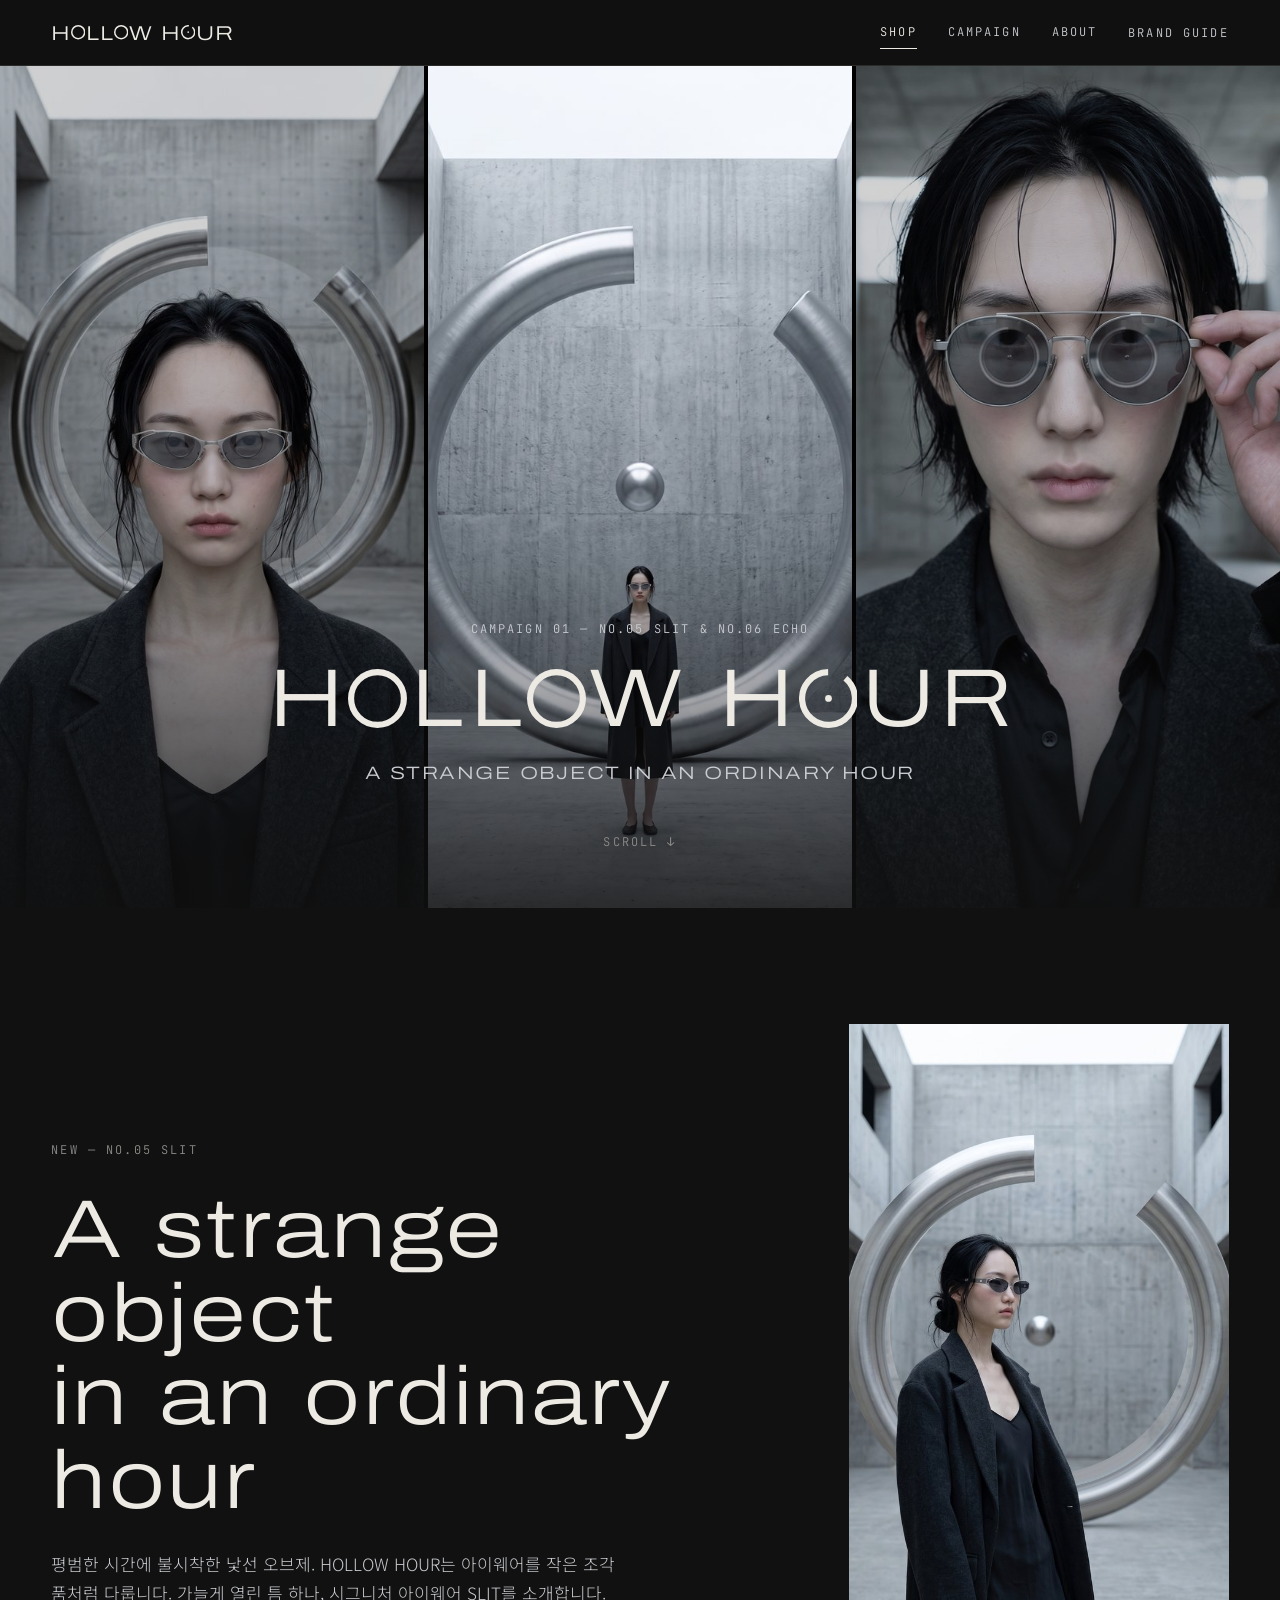
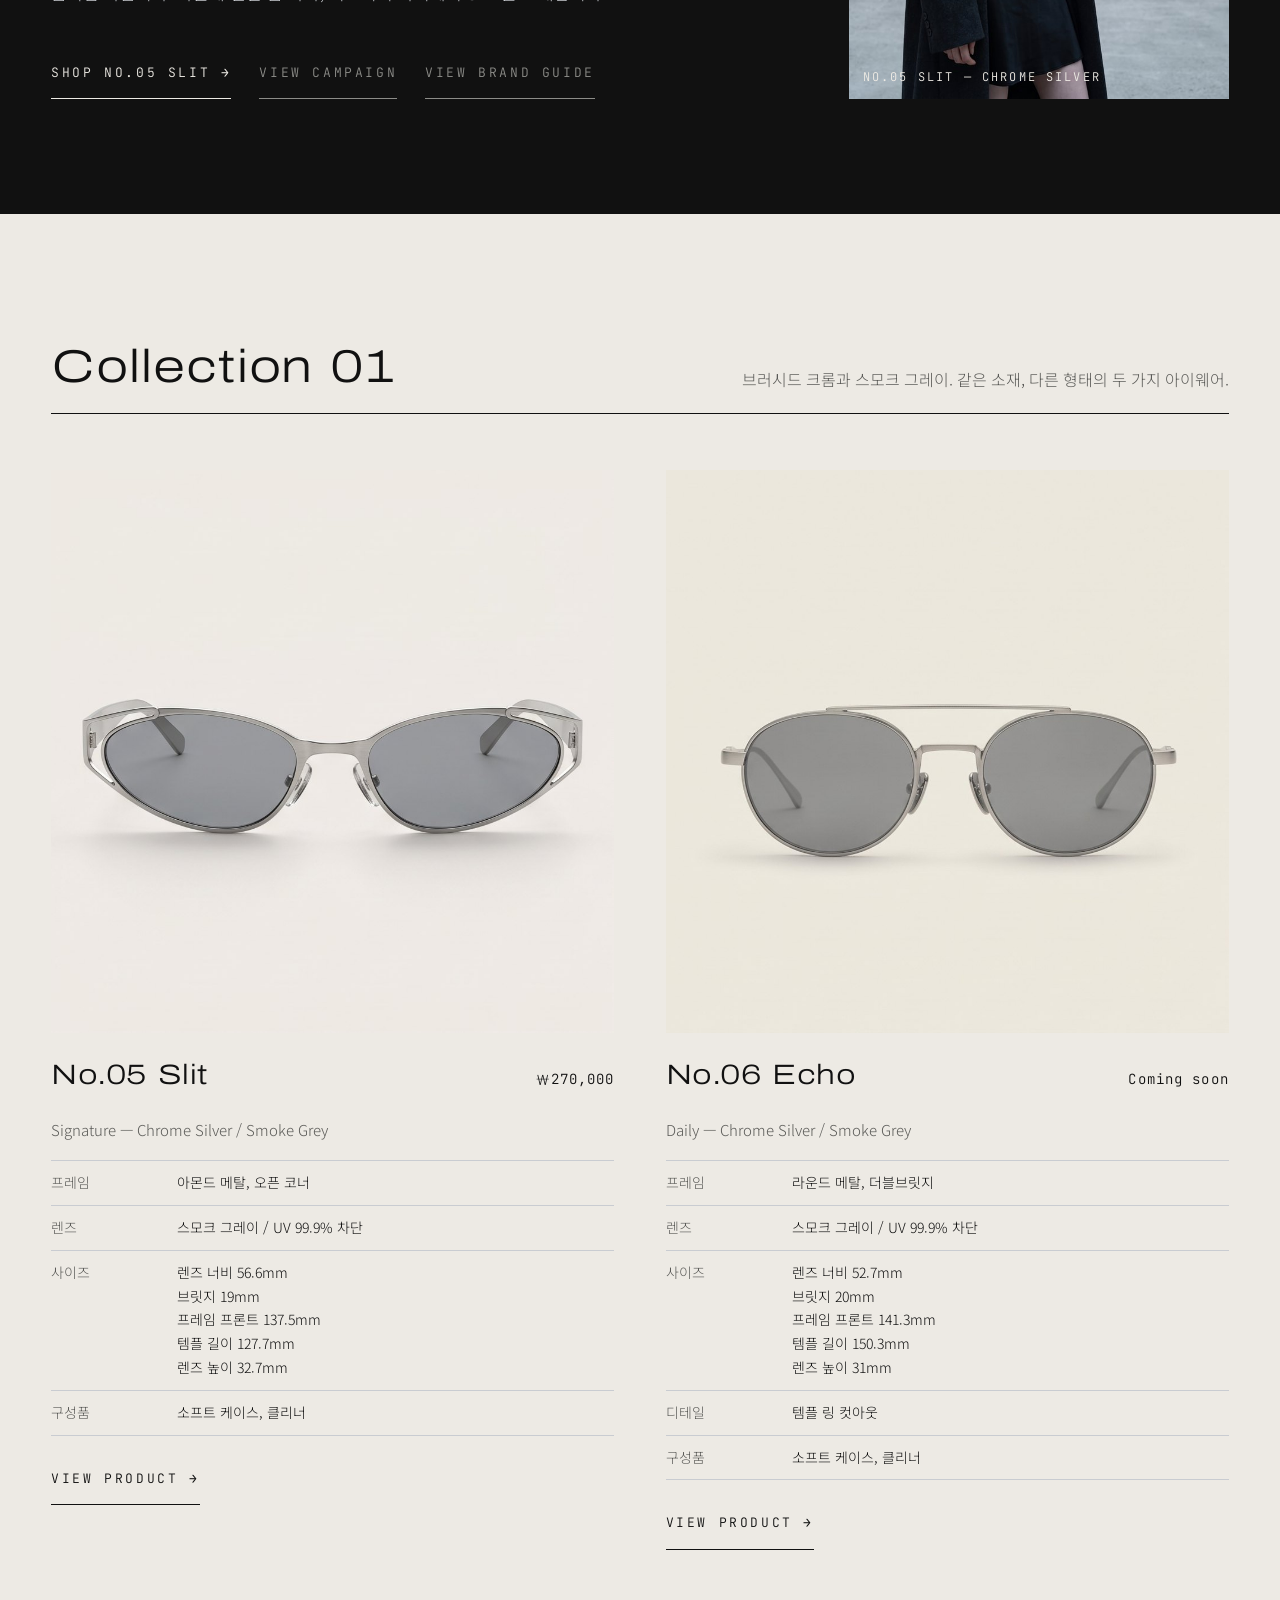
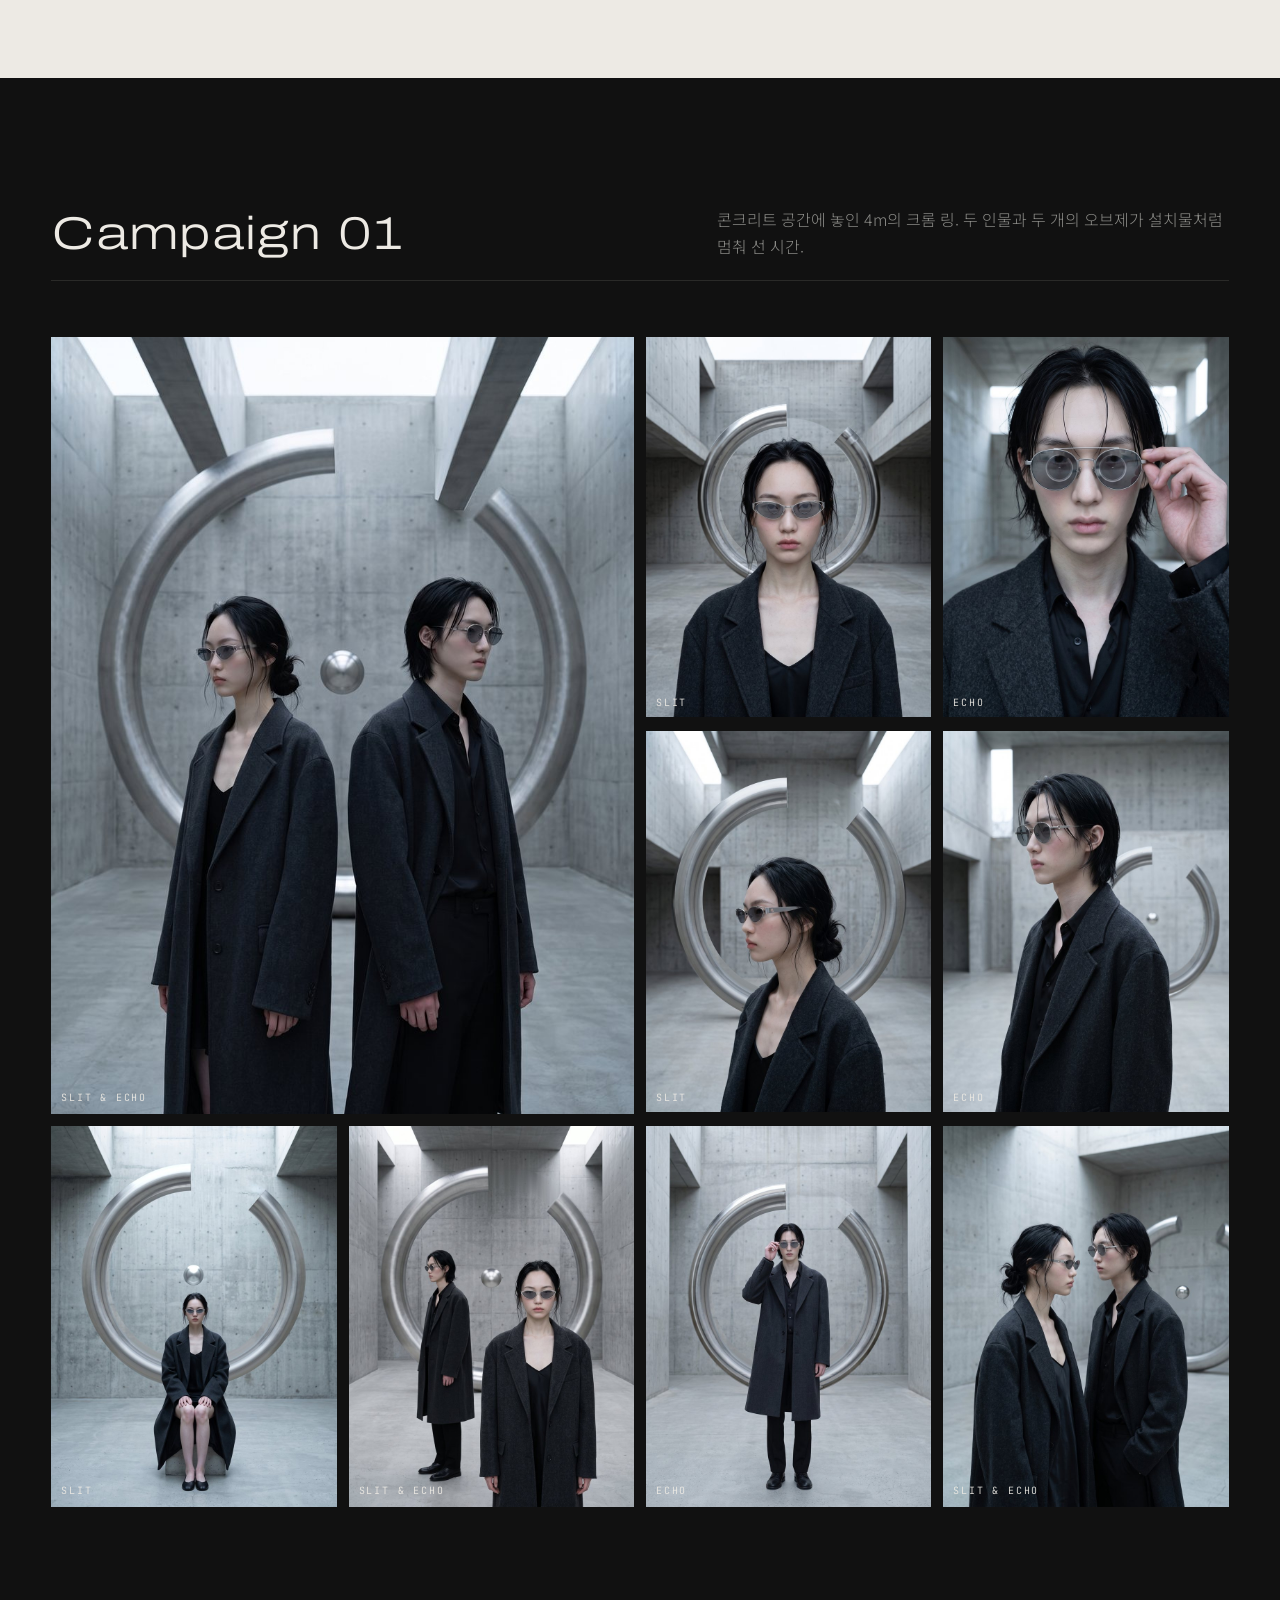
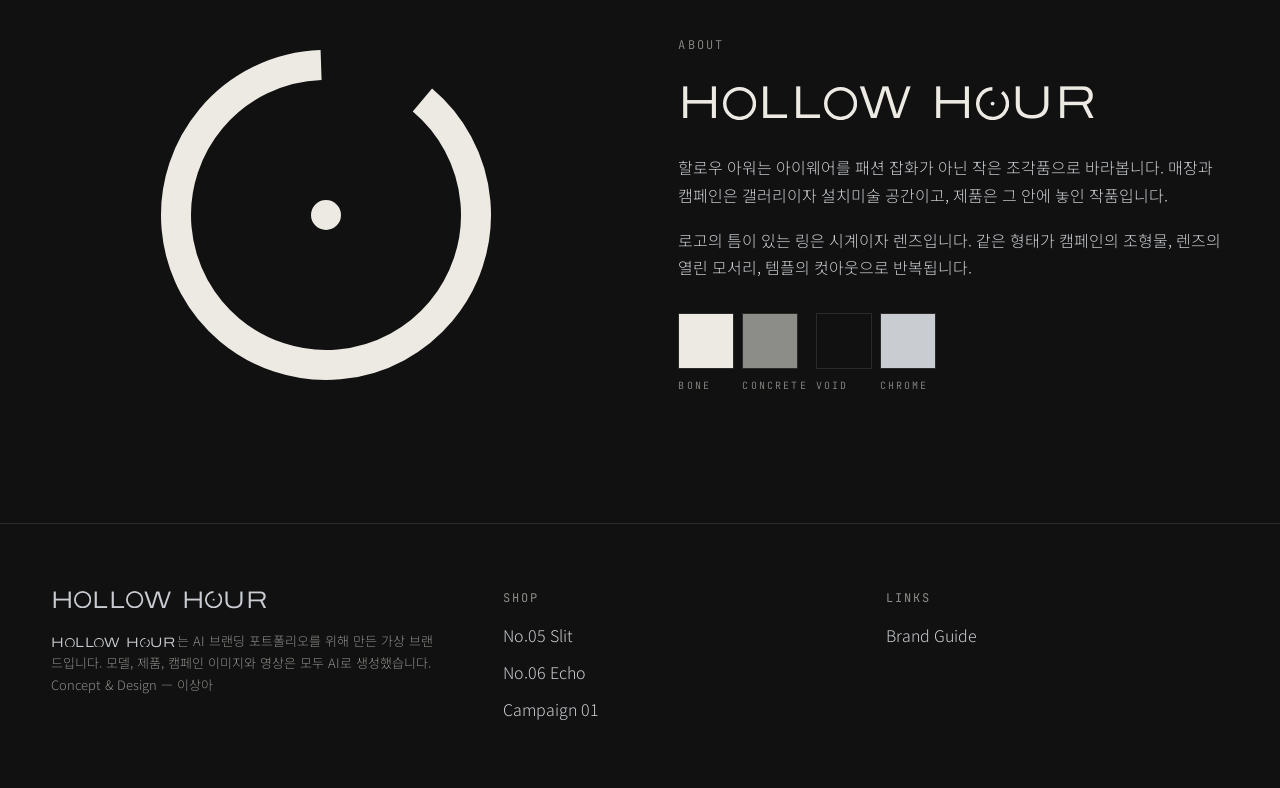
==== hollowhour/index.html @ a43a9bf4 "Add files via upload" ====
<!doctype html>
<html lang="ko">
<head>
<meta charset="utf-8">
<meta name="viewport" content="width=device-width,initial-scale=1">
</head>
<body>
<title>HOLLOW HOUR</title>
<link rel="preconnect" href="https://fonts.googleapis.com">
<link rel="preconnect" href="https://fonts.gstatic.com" crossorigin>
<link rel="stylesheet" href="https://fonts.googleapis.com/css2?family=Archivo:wdth,wght@100..125,300..500&family=JetBrains+Mono:wght@400&family=Noto+Sans+KR:wght@300;400&display=swap">
<style>
/* Layout: alternating void / bone bands like a gallery walk-through; wide display type, mono captions, one film frame. */
:root {
  --void: #111111;
  --bone: #EDEAE4;
  --concrete: #8C8C88;
  --chrome: #C9CCD1;
  --ink-soft: #3A3A38;
  --ink-mute: #5A5A57;
  --line-dark: #2A2A28;
  --display: 'Archivo', 'Helvetica Neue', Arial, sans-serif;
  --body: 'Noto Sans KR', 'Apple SD Gothic Neo', 'Malgun Gothic', sans-serif;
  --mono: 'JetBrains Mono', ui-monospace, 'SFMono-Regular', Menlo, monospace;
  --gutter: clamp(16px, 4vw, 64px);
  --max: 1360px;
  color-scheme: dark;
}
* { box-sizing: border-box; }
html { scroll-behavior: smooth; }
@media (prefers-reduced-motion: reduce) { html { scroll-behavior: auto; } }
body { margin: 0; background: var(--void); color: var(--bone); font-family: var(--body); font-weight: 300; font-size: 16px; line-height: 1.7; }
img, video { max-width: 100%; display: block; }
a { color: inherit; }
a:focus-visible, button:focus-visible { outline: 2px solid var(--chrome); outline-offset: 3px; }
.wrap { max-width: var(--max); margin: 0 auto; padding-inline: var(--gutter); }
.mono { font-family: var(--mono); font-size: 12px; letter-spacing: 0.18em; text-transform: uppercase; }
.display { font-family: var(--display); font-stretch: 125%; font-weight: 300; letter-spacing: 0.02em; text-wrap: balance; }

/* header */
.top { position: sticky; top: env(safe-area-inset-top, 0px); z-index: 10; background: color-mix(in srgb, var(--void) 88%, transparent); backdrop-filter: blur(8px); border-bottom: 1px solid var(--line-dark); }
.top .wrap { display: flex; align-items: center; justify-content: space-between; gap: 24px; padding-block: 16px; flex-wrap: wrap; }
.brand { display: flex; align-items: center; gap: 10px; text-decoration: none; }
.wm { display: inline-flex; align-items: center; gap: 0.04em; font-family: var(--display); font-stretch: 125%; font-weight: 300; font-size: 20px; line-height: 1; }
.wm svg { width: 0.72em; height: 0.72em; flex-shrink: 0; }
.wm .sp { width: 0.36em; }
footer .wm { font-size: 24px; }
.wm.wm-inline { font-size: 1.05em; vertical-align: -0.08em; margin-right: 0.15em; color: var(--chrome); }
.about h2.about-wm { margin: 0 0 28px; line-height: 1; }
.about-wm .wm { font-size: clamp(28px, 3.6vw, 48px); }
.nav { display: flex; gap: clamp(14px, 2.4vw, 32px); flex-wrap: wrap; }
.nav a { text-decoration: none; color: var(--chrome); padding-block: 6px; }
.nav a:hover { color: var(--bone); }
.nav a.shop { color: var(--bone); border-bottom: 1px solid currentColor; }

/* main visual */
.main-visual { position: relative; height: max(560px, calc(100svh - 58px)); overflow: hidden; background: #000; }
.mv-panels { position: absolute; inset: 0; display: grid; grid-template-columns: minmax(0, 1fr) minmax(0, 1fr) minmax(0, 1fr); gap: 4px; }
.mv-panels img, .mv-panels video { width: 100%; height: 100%; object-fit: cover; max-width: none; }
.mv-side { filter: grayscale(0.15) brightness(0.82); }
.mv-overlay { position: absolute; inset: 0; display: flex; flex-direction: column; align-items: center; justify-content: flex-end; gap: 18px; padding: 0 var(--gutter) 48px; text-align: center; background: linear-gradient(to top, rgba(17,17,17,0.82), rgba(17,17,17,0) 45%); }
.mv-eyebrow { margin: 0; color: var(--chrome); }
.mv-wm { font-size: clamp(34px, 6.4vw, 104px); color: var(--bone); }
.mv-copy { margin: 0; font-family: var(--display); font-stretch: 125%; font-weight: 300; font-size: clamp(14px, 1.4vw, 20px); letter-spacing: 0.08em; text-transform: uppercase; color: var(--chrome); }
.mv-scroll { margin-top: 18px; text-decoration: none; color: var(--concrete); padding: 8px 0; }
.mv-scroll:hover { color: var(--bone); }
@media (max-width: 700px) {
  .mv-panels { grid-template-columns: minmax(0, 1fr); }
  .mv-side { display: none; }
}

/* hero */
.hero .wrap { display: grid; grid-template-columns: minmax(0, 1.3fr) minmax(0, 1fr); gap: clamp(32px, 6vw, 96px); align-items: end; padding-block: clamp(56px, 9vw, 120px); }
.hero h1 { margin: 0; font-size: clamp(40px, 6.4vw, 92px); line-height: 1.02; }
.hero .lede { margin: 28px 0 0; max-width: 34em; color: var(--chrome); font-size: 17px; }
.hero .cta { display: flex; gap: 28px; margin-top: 40px; flex-wrap: wrap; }
.btn { display: inline-block; text-decoration: none; font-family: var(--mono); font-size: 13px; letter-spacing: 0.2em; padding: 14px 0; border-bottom: 1px solid currentColor; }
.btn.quiet { color: var(--concrete); }
.film-frame { position: relative; justify-self: end; width: min(100%, 380px); aspect-ratio: 9 / 16; background: #000; }
.film-frame video { width: 100%; height: 100%; object-fit: cover; }
.film-frame .tag { position: absolute; left: 14px; bottom: 12px; color: var(--bone); }

/* bands */
.band { padding-block: clamp(72px, 10vw, 140px); }
.band.bone { background: var(--bone); color: var(--void); }
.head { display: flex; justify-content: space-between; align-items: end; gap: 24px; flex-wrap: wrap; border-bottom: 1px solid currentColor; padding-bottom: 20px; margin-bottom: clamp(32px, 5vw, 56px); }
.head h2 { margin: 0; font-size: clamp(28px, 3.6vw, 48px); line-height: 1.1; }
.head p { margin: 0; max-width: 32em; color: var(--ink-mute); }
.band:not(.bone) .head { border-color: var(--line-dark); }
.band:not(.bone) .head p { color: var(--concrete); }

/* collection */
.products { display: grid; grid-template-columns: repeat(2, minmax(0, 1fr)); gap: clamp(24px, 4vw, 56px); }
.product { display: flex; flex-direction: column; gap: 18px; min-width: 0; }
.product .shot { aspect-ratio: 1 / 1; overflow: hidden; background: #E8E5DE; }
.product .shot img { width: 100%; height: 100%; object-fit: cover; transition: transform 600ms ease; }
.product:hover .shot img { transform: scale(1.03); }
@media (prefers-reduced-motion: reduce) { .product .shot img { transition: none; } .product:hover .shot img { transform: none; } }
.product .row { display: flex; justify-content: space-between; align-items: baseline; gap: 16px; flex-wrap: wrap; }
.product h3 { margin: 0; font-size: 28px; }
.product .meta { color: var(--ink-mute); font-size: 15px; }
.price { font-family: var(--mono); font-size: 14px; letter-spacing: 0.08em; font-variant-numeric: tabular-nums; }
.specs { list-style: none; margin: 0; padding: 0; border-top: 1px solid #C9CCD1; font-size: 14px; }
.specs li { display: flex; gap: 16px; padding: 10px 0; border-bottom: 1px solid #C9CCD1; }
.specs li span:first-child { width: 110px; flex-shrink: 0; color: var(--ink-mute); }

/* design points */
.points { display: grid; grid-template-columns: repeat(3, minmax(0, 1fr)); gap: clamp(20px, 3vw, 40px); }
.point { display: flex; flex-direction: column; gap: 14px; min-width: 0; }
.point img { aspect-ratio: 4 / 3; width: 100%; object-fit: cover; background: #E8E5DE; }
.point h3 { margin: 0; font-size: 18px; }
.point p { margin: 0; color: var(--ink-soft); font-size: 15px; }

/* campaign */
.gallery { display: grid; grid-template-columns: repeat(4, minmax(0, 1fr)); gap: 12px; }
.gallery figure { margin: 0; position: relative; min-width: 0; }
.gallery img { width: 100%; aspect-ratio: 3 / 4; object-fit: cover; }
.gallery figure.wide { grid-column: span 2; grid-row: span 2; }
.gallery figure.wide img { height: 100%; }
.gallery figcaption { position: absolute; left: 10px; bottom: 8px; color: var(--bone); font-size: 10px; }

/* about */
.about .wrap { display: grid; grid-template-columns: minmax(0, 1fr) minmax(0, 1fr); gap: clamp(32px, 6vw, 96px); align-items: center; }
.about .symbol { color: var(--bone); justify-self: center; width: min(100%, 360px); }
.about h2 { margin: 0 0 24px; font-size: clamp(28px, 3.6vw, 48px); line-height: 1.15; }
.about p { margin: 0 0 18px; color: var(--chrome); max-width: 34em; }
.palette { display: flex; gap: 8px; margin-top: 32px; flex-wrap: wrap; }
.palette div { display: flex; flex-direction: column; gap: 8px; font-size: 10px; color: var(--concrete); }
.palette i { width: 56px; height: 56px; border: 1px solid var(--line-dark); }

/* product detail */
.pdp-back { padding-block: 28px 0; }
.pdp-back a { text-decoration: none; color: var(--concrete); }
.pdp-back a:hover { color: var(--bone); }
.pdp-top { display: grid; grid-template-columns: minmax(0, 1.1fr) minmax(0, 1fr); gap: clamp(32px, 5vw, 80px); align-items: start; padding-block: 28px clamp(64px, 8vw, 112px); }
.pdp-hero { width: 100%; aspect-ratio: 3 / 4; object-fit: cover; }
.pdp-info { position: sticky; top: calc(env(safe-area-inset-top, 0px) + 84px); display: flex; flex-direction: column; gap: 14px; min-width: 0; }
.pdp-eyebrow { margin: 0; color: var(--concrete); }
.pdp-name { margin: 0; font-size: clamp(56px, 7vw, 112px); line-height: 0.95; }
.pdp-color { margin: 0; color: var(--chrome); }
.pdp-price { margin: 8px 0 0; font-family: var(--mono); font-size: 18px; letter-spacing: 0.06em; font-variant-numeric: tabular-nums; }
.pdp-copy { margin: 8px 0 0; color: var(--chrome); max-width: 34em; }
.pdp-specs { margin-top: 12px; border-color: var(--line-dark); }
.pdp-specs li { border-color: var(--line-dark); }
.pdp-specs li span:first-child { color: var(--concrete); }
.pdp-buy { display: block; margin-top: 18px; padding: 18px; text-align: center; text-decoration: none; background: var(--bone); color: var(--void); }
.pdp-buy:hover { background: var(--chrome); }
.pdp-band { background: var(--bone); color: var(--void); padding-block: clamp(72px, 10vw, 140px); }
.pdp-band .point .mono { color: var(--ink-mute); }
.pdp-styling { display: grid; grid-template-columns: repeat(4, minmax(0, 1fr)); gap: 12px; }
.pdp-styling img { width: 100%; aspect-ratio: 3 / 4; object-fit: cover; }
.pdp-next { margin-top: 48px; }
@media (max-width: 900px) {
  .pdp-top { grid-template-columns: minmax(0, 1fr); }
  .pdp-info { position: static; }
  .pdp-styling { grid-template-columns: repeat(2, minmax(0, 1fr)); }
}

/* brand guide popup */
.nav-btn, .btn-reset, .link-reset { font: inherit; background: none; border: 0; color: inherit; cursor: pointer; padding: 0; text-align: left; }
.nav-btn { color: var(--chrome); padding-block: 6px; letter-spacing: inherit; text-transform: inherit; }
.nav-btn:hover { color: var(--bone); }
.btn-reset { font-family: var(--mono); font-size: 13px; letter-spacing: 0.2em; padding: 14px 0; border-bottom: 1px solid currentColor; }
.link-reset { color: var(--chrome); }
.link-reset:hover { color: var(--bone); }
.guide { position: fixed; inset: 0; z-index: 50; display: flex; align-items: center; justify-content: center; padding: max(16px, env(safe-area-inset-top, 0px)) 16px max(16px, env(safe-area-inset-bottom, 0px)); }
.guide-backdrop { position: absolute; inset: 0; background: rgba(0, 0, 0, 0.78); }
.guide-panel { position: relative; width: min(1240px, 100%); height: min(92vh, 100%); background: var(--void); border: 1px solid var(--line-dark); display: flex; flex-direction: column; min-height: 0; }
.guide-bar { display: flex; justify-content: space-between; align-items: center; gap: 16px; padding: 18px clamp(16px, 3vw, 32px); border-bottom: 1px solid var(--line-dark); }
.guide-eyebrow { margin: 0 0 6px; color: var(--concrete); }
.guide-title { margin: 0; font-size: clamp(22px, 2.4vw, 32px); line-height: 1; }
.guide-close { background: none; border: 1px solid var(--line-dark); color: var(--bone); padding: 12px 16px; cursor: pointer; }
.guide-close:hover { border-color: var(--chrome); }
.guide-scroll { flex: 1; min-height: 0; overflow-y: auto; padding: clamp(20px, 3vw, 40px) clamp(16px, 3vw, 40px); }
.pf-pages { display: flex; flex-direction: column; align-items: center; gap: 48px; }
.pf-page { margin: 0; width: 100%; display: flex; flex-direction: column; gap: 12px; }
.pf-page figcaption { display: flex; justify-content: space-between; gap: 16px; color: var(--concrete); }
.pf-page img { width: 100%; height: auto; border: 1px solid var(--line-dark); }
body.guide-open { overflow: hidden; }
[hidden] { display: none !important; }

/* footer */
footer { border-top: 1px solid var(--line-dark); }
footer .wrap { display: grid; grid-template-columns: minmax(0, 1.2fr) repeat(2, minmax(0, 1fr)); gap: 40px; padding-block: 64px; }
footer h4 { margin: 0 0 14px; color: var(--concrete); font-weight: 400; }
footer ul { list-style: none; margin: 0; padding: 0; display: flex; flex-direction: column; gap: 10px; }
footer a { text-decoration: none; color: var(--chrome); }
footer a:hover { color: var(--bone); }
.fine { color: var(--concrete); font-size: 13px; margin-top: 18px; max-width: 30em; }

@media (max-width: 900px) {
  .hero .wrap, .about .wrap { grid-template-columns: minmax(0, 1fr); }
  .film-frame { justify-self: start; width: min(100%, 320px); }
  .points { grid-template-columns: minmax(0, 1fr); }
  .gallery { grid-template-columns: repeat(2, minmax(0, 1fr)); }
  footer .wrap { grid-template-columns: minmax(0, 1fr); }
}
@media (max-width: 600px) {
  .products { grid-template-columns: minmax(0, 1fr); }
  .nav a:not(.shop) { display: none; }
}
</style>

<header class="top">
  <div class="wrap">
    <a class="brand" href="#top" aria-label="HOLLOW HOUR home">
      <span class="wm" role="img" aria-label="HOLLOW HOUR"><span>H</span><svg viewBox="0 0 96 96" aria-hidden="true"><circle cx="48" cy="48" r="43" fill="none" stroke="currentColor" stroke-width="10"></circle></svg><span>L</span><span>L</span><svg viewBox="0 0 96 96" aria-hidden="true"><circle cx="48" cy="48" r="43" fill="none" stroke="currentColor" stroke-width="10"></circle></svg><span>W</span><span class="sp"></span><span>H</span><svg viewBox="0 0 96 96" aria-hidden="true"><circle cx="48" cy="48" r="43" fill="none" stroke="currentColor" stroke-width="10" stroke-dasharray="238 32.2" transform="rotate(-50 48 48)"></circle><circle cx="48" cy="48" r="5.5" fill="currentColor"></circle></svg><span>U</span><span>R</span></span>
    </a>
    <nav class="nav mono" aria-label="Main">
      <a class="shop" href="#collection" data-link="shop">Shop</a>
      <a href="#campaign">Campaign</a>
      <a href="#about">About</a>
      <button type="button" class="nav-btn" data-open-guide>Brand Guide</button>
    </nav>
  </div>
</header>

<main id="top">
<div id="home">
  <section class="main-visual" aria-label="HOLLOW HOUR Campaign 01">
    <div class="mv-panels">
      <img class="mv-side" src="img/c00.jpg" alt="Model 01 close-up wearing SLIT">
      <video class="mv-film" src="img/film.mp4" poster="img/c16.jpg" autoplay muted loop playsinline aria-label="HOLLOW HOUR campaign film"></video>
      <img class="mv-side" src="img/c15.jpg" alt="Model 02 close-up wearing ECHO">
    </div>
    <div class="mv-overlay">
      <p class="mono mv-eyebrow">Campaign 01 — No.05 Slit &amp; No.06 Echo</p>
      <span class="wm mv-wm" role="img" aria-label="HOLLOW HOUR"><span>H</span><svg viewBox="0 0 96 96" aria-hidden="true"><circle cx="48" cy="48" r="43" fill="none" stroke="currentColor" stroke-width="10"></circle></svg><span>L</span><span>L</span><svg viewBox="0 0 96 96" aria-hidden="true"><circle cx="48" cy="48" r="43" fill="none" stroke="currentColor" stroke-width="10"></circle></svg><span>W</span><span class="sp"></span><span>H</span><svg viewBox="0 0 96 96" aria-hidden="true"><circle cx="48" cy="48" r="43" fill="none" stroke="currentColor" stroke-width="10" stroke-dasharray="238 32.2" transform="rotate(-50 48 48)"></circle><circle cx="48" cy="48" r="5.5" fill="currentColor"></circle></svg><span>U</span><span>R</span></span>
      <p class="mv-copy">A strange object in an ordinary hour</p>
      <a class="mono mv-scroll" href="#intro">Scroll ↓</a>
    </div>
  </section>

  <section class="hero" id="intro">
    <div class="wrap">
      <div>
        <p class="mono" style="margin:0 0 28px;color:var(--concrete)">New — No.05 Slit</p>
        <h1 class="display">A strange object<br>in an ordinary hour</h1>
        <p class="lede">평범한 시간에 불시착한 낯선 오브제. HOLLOW HOUR는 아이웨어를 작은 조각품처럼 다룹니다. 가늘게 열린 틈 하나, 시그니처 아이웨어 SLIT를 소개합니다.</p>
        <div class="cta">
          <a class="btn" href="#slit">SHOP NO.05 SLIT →</a>
          <a class="btn quiet" href="#campaign">VIEW CAMPAIGN</a>
          <button type="button" class="btn quiet btn-reset" data-open-guide>VIEW BRAND GUIDE</button>
        </div>
      </div>
      <figure class="film-frame" style="margin:0">
        <img src="img/c13.jpg" alt="Model 01 wearing NO.05 SLIT in front of the ring sculpture" style="width:100%;height:100%;object-fit:cover">
        <figcaption class="tag mono">No.05 Slit — Chrome Silver</figcaption>
      </figure>
    </div>
  </section>

  <section class="band bone" id="collection">
    <div class="wrap">
      <div class="head">
        <h2 class="display">Collection 01</h2>
        <p>브러시드 크롬과 스모크 그레이. 같은 소재, 다른 형태의 두 가지 아이웨어.</p>
      </div>
      <div class="products">
        <article class="product">
          <div class="shot"><img src="img/p_front.jpg" alt="NO.05 SLIT sunglasses, front view" loading="lazy"></div>
          <div class="row">
            <h3 class="display">No.05 Slit</h3>
            <span class="price">₩270,000</span>
          </div>
          <span class="meta">Signature — Chrome Silver / Smoke Grey</span>
          <ul class="specs">
            <li><span>프레임</span><span>아몬드 메탈, 오픈 코너</span></li>
            <li><span>렌즈</span><span>스모크 그레이 / UV 99.9% 차단</span></li>
            <li><span>사이즈</span><span>렌즈 너비 56.6mm<br>브릿지 19mm<br>프레임 프론트 137.5mm<br>템플 길이 127.7mm<br>렌즈 높이 32.7mm</span></li>
            <li><span>구성품</span><span>소프트 케이스, 클리너</span></li>
          </ul>
          <a class="btn" href="#slit" style="align-self:flex-start">VIEW PRODUCT →</a>
        </article>
        <article class="product">
          <div class="shot"><img src="img/e_front.jpg" alt="NO.06 ECHO sunglasses, front view" loading="lazy"></div>
          <div class="row">
            <h3 class="display">No.06 Echo</h3>
            <span class="price">Coming soon</span>
          </div>
          <span class="meta">Daily — Chrome Silver / Smoke Grey</span>
          <ul class="specs">
            <li><span>프레임</span><span>라운드 메탈, 더블브릿지</span></li>
            <li><span>렌즈</span><span>스모크 그레이 / UV 99.9% 차단</span></li>
            <li><span>사이즈</span><span>렌즈 너비 52.7mm<br>브릿지 20mm<br>프레임 프론트 141.3mm<br>템플 길이 150.3mm<br>렌즈 높이 31mm</span></li>
            <li><span>디테일</span><span>템플 링 컷아웃</span></li>
            <li><span>구성품</span><span>소프트 케이스, 클리너</span></li>
          </ul>
          <a class="btn" href="#echo" style="align-self:flex-start">VIEW PRODUCT →</a>
        </article>
      </div>
    </div>
  </section>


  <section class="band" id="campaign">
    <div class="wrap">
      <div class="head">
        <h2 class="display">Campaign 01</h2>
        <p>콘크리트 공간에 놓인 4m의 크롬 링. 두 인물과 두 개의 오브제가 설치물처럼 멈춰 선 시간.</p>
      </div>
      <div class="gallery">
        <figure class="wide"><img src="img/c11.jpg" alt="Model 01 and model 02 standing side by side in front of the ring" loading="lazy"><figcaption class="mono">Slit &amp; Echo</figcaption></figure>
        <figure><img src="img/c00.jpg" alt="Model 01 close-up wearing SLIT" loading="lazy"><figcaption class="mono">Slit</figcaption></figure>
        <figure><img src="img/c15.jpg" alt="Model 02 close-up wearing ECHO" loading="lazy"><figcaption class="mono">Echo</figcaption></figure>
        <figure><img src="img/c14.jpg" alt="Model 01 side profile wearing SLIT" loading="lazy"><figcaption class="mono">Slit</figcaption></figure>
        <figure><img src="img/c09.jpg" alt="Model 02 three-quarter view wearing ECHO" loading="lazy"><figcaption class="mono">Echo</figcaption></figure>
        <figure><img src="img/c03.jpg" alt="Model 01 seated in front of the ring" loading="lazy"><figcaption class="mono">Slit</figcaption></figure>
        <figure><img src="img/c07.jpg" alt="Model 01 in front, model 02 behind in profile" loading="lazy"><figcaption class="mono">Slit &amp; Echo</figcaption></figure>
        <figure><img src="img/c12.jpg" alt="Model 02 touching the temple of ECHO" loading="lazy"><figcaption class="mono">Echo</figcaption></figure>
        <figure><img src="img/c05.jpg" alt="Pair facing each other in profile" loading="lazy"><figcaption class="mono">Slit &amp; Echo</figcaption></figure>
      </div>
    </div>
  </section>

  <section class="band about" id="about" style="padding-top:0">
    <div class="wrap">
      <svg class="symbol" viewBox="0 0 96 96" role="img" aria-label="HOLLOW HOUR symbol, a ring with an open gap"><circle cx="48" cy="48" r="40" fill="none" stroke="currentColor" stroke-width="8" stroke-dasharray="222 29.3" transform="rotate(-50 48 48)"></circle><circle cx="48" cy="48" r="4" fill="currentColor"></circle></svg>
      <div>
        <p class="mono" style="margin:0 0 20px;color:var(--concrete)">About</p>
        <h2 class="about-wm"><span class="wm" role="img" aria-label="HOLLOW HOUR"><span>H</span><svg viewBox="0 0 96 96" aria-hidden="true"><circle cx="48" cy="48" r="43" fill="none" stroke="currentColor" stroke-width="10"></circle></svg><span>L</span><span>L</span><svg viewBox="0 0 96 96" aria-hidden="true"><circle cx="48" cy="48" r="43" fill="none" stroke="currentColor" stroke-width="10"></circle></svg><span>W</span><span class="sp"></span><span>H</span><svg viewBox="0 0 96 96" aria-hidden="true"><circle cx="48" cy="48" r="43" fill="none" stroke="currentColor" stroke-width="10" stroke-dasharray="238 32.2" transform="rotate(-50 48 48)"></circle><circle cx="48" cy="48" r="5.5" fill="currentColor"></circle></svg><span>U</span><span>R</span></span></h2>
        <p>할로우 아워는 아이웨어를 패션 잡화가 아닌 작은 조각품으로 바라봅니다. 매장과 캠페인은 갤러리이자 설치미술 공간이고, 제품은 그 안에 놓인 작품입니다.</p>
        <p>로고의 틈이 있는 링은 시계이자 렌즈입니다. 같은 형태가 캠페인의 조형물, 렌즈의 열린 모서리, 템플의 컷아웃으로 반복됩니다.</p>
        <div class="palette mono" aria-label="Brand colors">
          <div><i style="background:#EDEAE4"></i>Bone</div>
          <div><i style="background:#8C8C88"></i>Concrete</div>
          <div><i style="background:#111111"></i>Void</div>
          <div><i style="background:#C9CCD1"></i>Chrome</div>
        </div>
      </div>
    </div>
  </section>
</div>

<article class="pdp" id="pdp-slit" hidden aria-label="NO.05 SLIT product detail">
  <div class="wrap pdp-back"><a class="mono" href="#collection">← Collection</a></div>
  <div class="wrap pdp-top">
    <img class="pdp-hero" src="img/c00.jpg" alt="Model 01 wearing NO.05 SLIT, close-up">
    <div class="pdp-info">
      <p class="mono pdp-eyebrow">No.05 — Signature</p>
      <h1 class="display pdp-name">Slit</h1>
      <p class="pdp-color mono">Chrome Silver / Smoke Grey</p>
      <p class="pdp-price">₩270,000</p>
      <p class="pdp-copy">평범한 시간에 불시착한 낯선 오브제. SLIT는 가늘게 열린 틈 하나로 얼굴 위의 시선을 바꿉니다. 쓰는 순간, 일상이 조금 이상해집니다.</p>
      <ul class="specs pdp-specs">
        <li><span>프레임</span><span>아몬드 메탈, 오픈 코너</span></li>
        <li><span>렌즈</span><span>스모크 그레이 렌즈 / UV 99.9% 차단 렌즈</span></li>
        <li><span>사이즈</span><span>렌즈 너비 56.6mm<br>브릿지 19mm<br>프레임 프론트 137.5mm<br>템플 길이 127.7mm<br>렌즈 높이 32.7mm</span></li>
        <li><span>구성품</span><span>소프트 케이스, 클리너</span></li>
      </ul>
      <a class="pdp-buy mono" href="#slit" data-link="shop">Buy Now</a>
    </div>
  </div>
  <section class="pdp-band">
    <div class="wrap">
      <div class="head"><h2 class="display">Design point</h2><p>브랜드 심볼, 틈이 있는 링에서 출발한 세 가지 디테일.</p></div>
      <div class="points">
        <div class="point"><img src="img/p_fold.jpg" alt="SLIT folded, showing the almond lens shape" loading="lazy"><span class="mono">01 / Lens</span><h3 class="display">Asymmetric almond</h3><p>바깥쪽으로 길게 빠지는 비대칭 아몬드 렌즈가 눈매를 길고 날렵하게 이어 줍니다.</p></div>
        <div class="point"><img src="img/p_3q.jpg" alt="SLIT three-quarter view showing the open corner" loading="lazy"><span class="mono">02 / Rim</span><h3 class="display">Open corner</h3><p>렌즈 바깥 모서리의 테를 끊어 낸 열린 구조. 브랜드 심볼의 틈을 프레임 위에 옮겼습니다.</p></div>
        <div class="point"><img src="img/p_side.jpg" alt="SLIT side view showing the ring cut-out on the temple" loading="lazy"><span class="mono">03 / Temple</span><h3 class="display">Ring cut-out</h3><p>납작하고 넓은 메탈 템플에 링 모양 컷아웃 하나만 남겨, 옆모습에서도 브랜드가 읽힙니다.</p></div>
      </div>
    </div>
  </section>
  <section class="band">
    <div class="wrap">
      <div class="head"><h2 class="display">Styling</h2><p>Model 01 / 착용 컬러 Chrome Silver</p></div>
      <div class="pdp-styling">
        <img src="img/c02.jpg" alt="Model touching the temple of SLIT" loading="lazy">
        <img src="img/c14.jpg" alt="Model side profile wearing SLIT" loading="lazy">
        <img src="img/c13.jpg" alt="Model three-quarter view wearing SLIT" loading="lazy">
        <img src="img/c03.jpg" alt="Model seated wearing SLIT" loading="lazy">
      </div>
      <a class="btn pdp-next" href="#echo">Next — No.06 Echo →</a>
    </div>
  </section>
</article>

<article class="pdp" id="pdp-echo" hidden aria-label="NO.06 ECHO product detail">
  <div class="wrap pdp-back"><a class="mono" href="#collection">← Collection</a></div>
  <div class="wrap pdp-top">
    <img class="pdp-hero" src="img/c15.jpg" alt="Model 02 wearing NO.06 ECHO, close-up">
    <div class="pdp-info">
      <p class="mono pdp-eyebrow">No.06 — Daily</p>
      <h1 class="display pdp-name">Echo</h1>
      <p class="pdp-color mono">Chrome Silver / Smoke Grey</p>
      <p class="pdp-price">Coming soon</p>
      <p class="pdp-copy">익숙한 라운드 위에 남긴 낯선 울림. ECHO는 SLIT와 같은 브러시드 크롬과 링 컷아웃을 나눠 가진, 매일 쓰는 데일리 라인입니다.</p>
      <ul class="specs pdp-specs">
        <li><span>프레임</span><span>라운드 메탈, 더블브릿지</span></li>
        <li><span>렌즈</span><span>스모크 그레이 / UV 99.9% 차단</span></li>
        <li><span>사이즈</span><span>렌즈 너비 52.7mm<br>브릿지 20mm<br>프레임 프론트 141.3mm<br>템플 길이 150.3mm<br>렌즈 높이 31mm</span></li>
        <li><span>디테일</span><span>템플 링 컷아웃</span></li>
        <li><span>구성품</span><span>소프트 케이스, 클리너</span></li>
      </ul>
      <a class="pdp-buy mono" href="#echo" data-link="echo_notify">Notify Me</a>
    </div>
  </div>
  <section class="pdp-band">
    <div class="wrap">
      <div class="head"><h2 class="display">Design point</h2><p>클래식한 라운드 형태에 HOLLOW HOUR의 디테일을 더했습니다.</p></div>
      <div class="points">
        <div class="point"><img src="img/e_front.jpg" alt="ECHO front view showing the round lenses and double bridge" loading="lazy"><span class="mono">01 / Bridge</span><h3 class="display">Double bridge</h3><p>렌즈 위를 곧게 가로지르는 더블브릿지 바가 둥근 형태에 단단한 수평선을 더합니다.</p></div>
        <div class="point"><img src="img/e_3q.jpg" alt="ECHO three-quarter view" loading="lazy"><span class="mono">02 / Frame</span><h3 class="display">Brushed round</h3><p>SLIT와 같은 브러시드 크롬 마감. 빛을 반사하지 않고 은은하게 머금는 표면입니다.</p></div>
        <div class="point"><img src="img/e_side.jpg" alt="ECHO side view showing the ring cut-out on the temple" loading="lazy"><span class="mono">03 / Temple</span><h3 class="display">Ring cut-out</h3><p>힌지 옆의 작은 링 컷아웃. SLIT와 한 컬렉션임을 알려 주는 공통 디테일입니다.</p></div>
      </div>
    </div>
  </section>
  <section class="band">
    <div class="wrap">
      <div class="head"><h2 class="display">Styling</h2><p>Model 02 / 착용 컬러 Chrome Silver</p></div>
      <div class="pdp-styling">
        <img src="img/c12.jpg" alt="Model 02 touching the temple of ECHO" loading="lazy">
        <img src="img/c09.jpg" alt="Model 02 three-quarter view wearing ECHO" loading="lazy">
        <img src="img/c06.jpg" alt="Model 02 seated wearing ECHO" loading="lazy">
        <img src="img/c04.jpg" alt="Model 02 standing under the ring sculpture" loading="lazy">
      </div>
      <a class="btn pdp-next" href="#slit">Next — No.05 Slit →</a>
    </div>
  </section>
</article>
</main>

<div class="guide" id="guide" role="dialog" aria-modal="true" aria-labelledby="guide-title" hidden>
  <div class="guide-backdrop" data-close-guide></div>
  <div class="guide-panel">
    <div class="guide-bar">
      <div>
        <p class="mono guide-eyebrow">HOLLOW HOUR — 17 pages</p>
        <h2 class="display guide-title" id="guide-title">Brand Guide</h2>
      </div>
      <button type="button" class="guide-close mono" data-close-guide aria-label="Close brand guide">Close ✕</button>
    </div>
    <div class="guide-scroll" tabindex="0">
      <div class="pf-pages">
      <figure class="pf-page" style="max-width:1600px"><figcaption class="mono"><span>01 / 17</span><span>Cover</span></figcaption><img src="pf/p01.jpg" alt="Portfolio page 1: Cover" loading="lazy"></figure>
      <figure class="pf-page" style="max-width:960px"><figcaption class="mono"><span>02 / 17</span><span>Logo</span></figcaption><img src="pf/p02.jpg" alt="Portfolio page 2: Logo" loading="lazy"></figure>
      <figure class="pf-page" style="max-width:1440px"><figcaption class="mono"><span>03 / 17</span><span>Type &amp; Color</span></figcaption><img src="pf/p03.jpg" alt="Portfolio page 3: Type &amp; Color" loading="lazy"></figure>
      <figure class="pf-page" style="max-width:1440px"><figcaption class="mono"><span>04 / 17</span><span>Casting</span></figcaption><img src="pf/p04.jpg" alt="Portfolio page 4: Casting" loading="lazy"></figure>
      <figure class="pf-page" style="max-width:1440px"><figcaption class="mono"><span>05 / 17</span><span>Product</span></figcaption><img src="pf/p05.jpg" alt="Portfolio page 5: Product" loading="lazy"></figure>
      <figure class="pf-page" style="max-width:1440px"><figcaption class="mono"><span>06 / 17</span><span>Campaign — Model 01 × Slit</span></figcaption><img src="pf/p06.jpg" alt="Portfolio page 6: Campaign — Model 01 × Slit" loading="lazy"></figure>
      <figure class="pf-page" style="max-width:1440px"><figcaption class="mono"><span>07 / 17</span><span>Campaign — Model 02 × Echo</span></figcaption><img src="pf/p07.jpg" alt="Portfolio page 7: Campaign — Model 02 × Echo" loading="lazy"></figure>
      <figure class="pf-page" style="max-width:1440px"><figcaption class="mono"><span>08 / 17</span><span>Campaign — Pair</span></figcaption><img src="pf/p08.jpg" alt="Portfolio page 8: Campaign — Pair" loading="lazy"></figure>
      <figure class="pf-page" style="max-width:860px"><figcaption class="mono"><span>09 / 17</span><span>Detail Page — No.05 Slit</span></figcaption><img src="pf/p09.jpg" alt="Portfolio page 9: Detail Page — No.05 Slit" loading="lazy"></figure>
      <figure class="pf-page" style="max-width:860px"><figcaption class="mono"><span>10 / 17</span><span>Detail Page — No.06 Echo</span></figcaption><img src="pf/p10.jpg" alt="Portfolio page 10: Detail Page — No.06 Echo" loading="lazy"></figure>
      <figure class="pf-page" style="max-width:1600px"><figcaption class="mono"><span>11 / 17</span><span>Main Banner — PC</span></figcaption><img src="pf/p11.jpg" alt="Portfolio page 11: Main Banner — PC" loading="lazy"></figure>
      <figure class="pf-page" style="max-width:750px"><figcaption class="mono"><span>12 / 17</span><span>Main Banner — Mobile</span></figcaption><img src="pf/p12.jpg" alt="Portfolio page 12: Main Banner — Mobile" loading="lazy"></figure>
      <figure class="pf-page" style="max-width:1080px"><figcaption class="mono"><span>13 / 17</span><span>SNS 01 — Teaser</span></figcaption><img src="pf/p13.jpg" alt="Portfolio page 13: SNS 01 — Teaser" loading="lazy"></figure>
      <figure class="pf-page" style="max-width:1080px"><figcaption class="mono"><span>14 / 17</span><span>SNS 02 — Detail</span></figcaption><img src="pf/p14.jpg" alt="Portfolio page 14: SNS 02 — Detail" loading="lazy"></figure>
      <figure class="pf-page" style="max-width:1080px"><figcaption class="mono"><span>15 / 17</span><span>SNS 03 — Model</span></figcaption><img src="pf/p15.jpg" alt="Portfolio page 15: SNS 03 — Model" loading="lazy"></figure>
      <figure class="pf-page" style="max-width:1080px"><figcaption class="mono"><span>16 / 17</span><span>SNS 04 — Pair</span></figcaption><img src="pf/p16.jpg" alt="Portfolio page 16: SNS 04 — Pair" loading="lazy"></figure>
      <figure class="pf-page" style="max-width:1600px"><figcaption class="mono"><span>17 / 17</span><span>AI Workflow</span></figcaption><img src="pf/p17.jpg" alt="Portfolio page 17: AI Workflow" loading="lazy"></figure>
      </div>
    </div>
  </div>
</div>


<footer>
  <div class="wrap">
    <div>
      <a class="brand" href="#top" aria-label="Back to top">
        <span class="wm" role="img" aria-label="HOLLOW HOUR"><span>H</span><svg viewBox="0 0 96 96" aria-hidden="true"><circle cx="48" cy="48" r="43" fill="none" stroke="currentColor" stroke-width="10"></circle></svg><span>L</span><span>L</span><svg viewBox="0 0 96 96" aria-hidden="true"><circle cx="48" cy="48" r="43" fill="none" stroke="currentColor" stroke-width="10"></circle></svg><span>W</span><span class="sp"></span><span>H</span><svg viewBox="0 0 96 96" aria-hidden="true"><circle cx="48" cy="48" r="43" fill="none" stroke="currentColor" stroke-width="10" stroke-dasharray="238 32.2" transform="rotate(-50 48 48)"></circle><circle cx="48" cy="48" r="5.5" fill="currentColor"></circle></svg><span>U</span><span>R</span></span>
      </a>
      <p class="fine"><span class="wm wm-inline" role="img" aria-label="HOLLOW HOUR"><span>H</span><svg viewBox="0 0 96 96" aria-hidden="true"><circle cx="48" cy="48" r="43" fill="none" stroke="currentColor" stroke-width="10"></circle></svg><span>L</span><span>L</span><svg viewBox="0 0 96 96" aria-hidden="true"><circle cx="48" cy="48" r="43" fill="none" stroke="currentColor" stroke-width="10"></circle></svg><span>W</span><span class="sp"></span><span>H</span><svg viewBox="0 0 96 96" aria-hidden="true"><circle cx="48" cy="48" r="43" fill="none" stroke="currentColor" stroke-width="10" stroke-dasharray="238 32.2" transform="rotate(-50 48 48)"></circle><circle cx="48" cy="48" r="5.5" fill="currentColor"></circle></svg><span>U</span><span>R</span></span>는 AI 브랜딩 포트폴리오를 위해 만든 가상 브랜드입니다. 모델, 제품, 캠페인 이미지와 영상은 모두 AI로 생성했습니다.<br>Concept &amp; Design — 이상아</p>
    </div>
    <div>
      <h4 class="mono">Shop</h4>
      <ul>
        <li><a href="#slit">No.05 Slit</a></li>
        <li><a href="#echo">No.06 Echo</a></li>
        <li><a href="#campaign">Campaign 01</a></li>
      </ul>
    </div>
    <div>
      <h4 class="mono">Links</h4>
      <ul>
        <li><button type="button" class="link-reset" data-open-guide>Brand Guide</button></li>
        <li data-wrap="instagram"><a href="#" data-link="instagram">Instagram</a></li>
        <li data-wrap="contact"><a href="#" data-link="contact">Contact</a></li>
      </ul>
    </div>
  </div>
</footer>

<script>
/* 링크 설정: 아래 주소만 바꾸면 사이트 전체의 버튼과 링크가 함께 바뀝니다. 비워 두면 Links 항목은 숨겨집니다. */
const LINKS = {
  shop: '',
  echo_notify: '',
  instagram: '',
  contact: ''
};
document.querySelectorAll('[data-link]').forEach(function (a) {
  var url = LINKS[a.dataset.link];
  if (url) { a.href = url; if (/^https?:/.test(url)) { a.target = '_blank'; a.rel = 'noopener'; } }
});
document.querySelectorAll('[data-wrap]').forEach(function (li) {
  if (!LINKS[li.dataset.wrap]) li.hidden = true;
});
document.querySelectorAll('footer ul').forEach(function (ul) {
  if (!ul.querySelector('li:not([hidden])')) ul.parentElement.hidden = true;
});

/* 상세페이지 전환: #slit, #echo 주소일 때 해당 상세페이지만 보여 줍니다. */
var home = document.getElementById('home');
var pdps = { slit: document.getElementById('pdp-slit'), echo: document.getElementById('pdp-echo') };
function route() {
  var key = location.hash.replace('#', '');
  var pdp = pdps[key];
  home.hidden = !!pdp;
  Object.keys(pdps).forEach(function (k) { pdps[k].hidden = k !== key; });
  if (pdp) {
    window.scrollTo(0, 0);
  } else if (key) {
    var target = document.getElementById(key);
    if (target) target.scrollIntoView();
  }
}
window.addEventListener('hashchange', route);

/* 브랜드 가이드 팝업 */
var guide = document.getElementById('guide');
var lastFocus = null;
function openGuide() {
  lastFocus = document.activeElement;
  guide.hidden = false;
  document.body.classList.add('guide-open');
  guide.querySelector('.guide-scroll').scrollTop = 0;
  guide.querySelector('.guide-close').focus();
}
function closeGuide() {
  guide.hidden = true;
  document.body.classList.remove('guide-open');
  if (lastFocus) lastFocus.focus();
}
document.querySelectorAll('[data-open-guide]').forEach(function (b) { b.addEventListener('click', openGuide); });
document.querySelectorAll('[data-close-guide]').forEach(function (b) { b.addEventListener('click', closeGuide); });
document.addEventListener('keydown', function (e) { if (e.key === 'Escape' && !guide.hidden) closeGuide(); });
route();
</script>

</body>
</html>
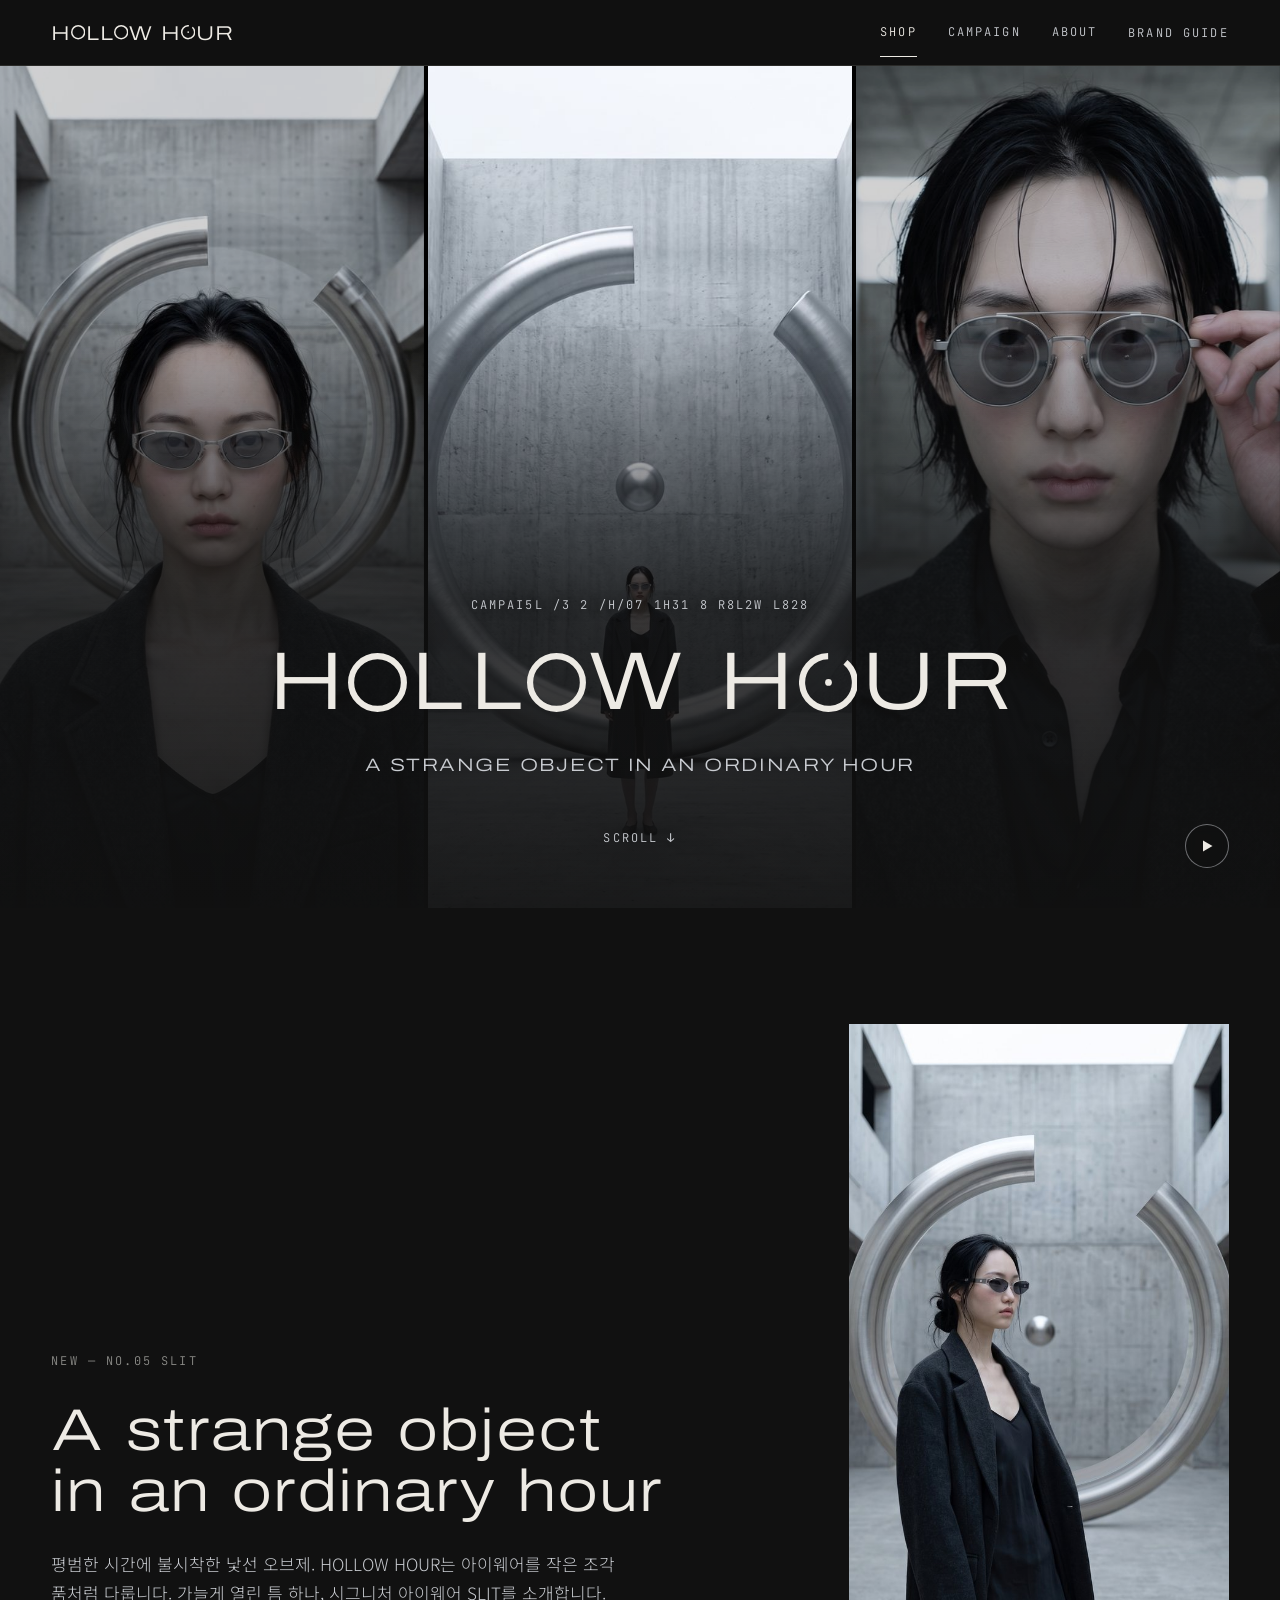
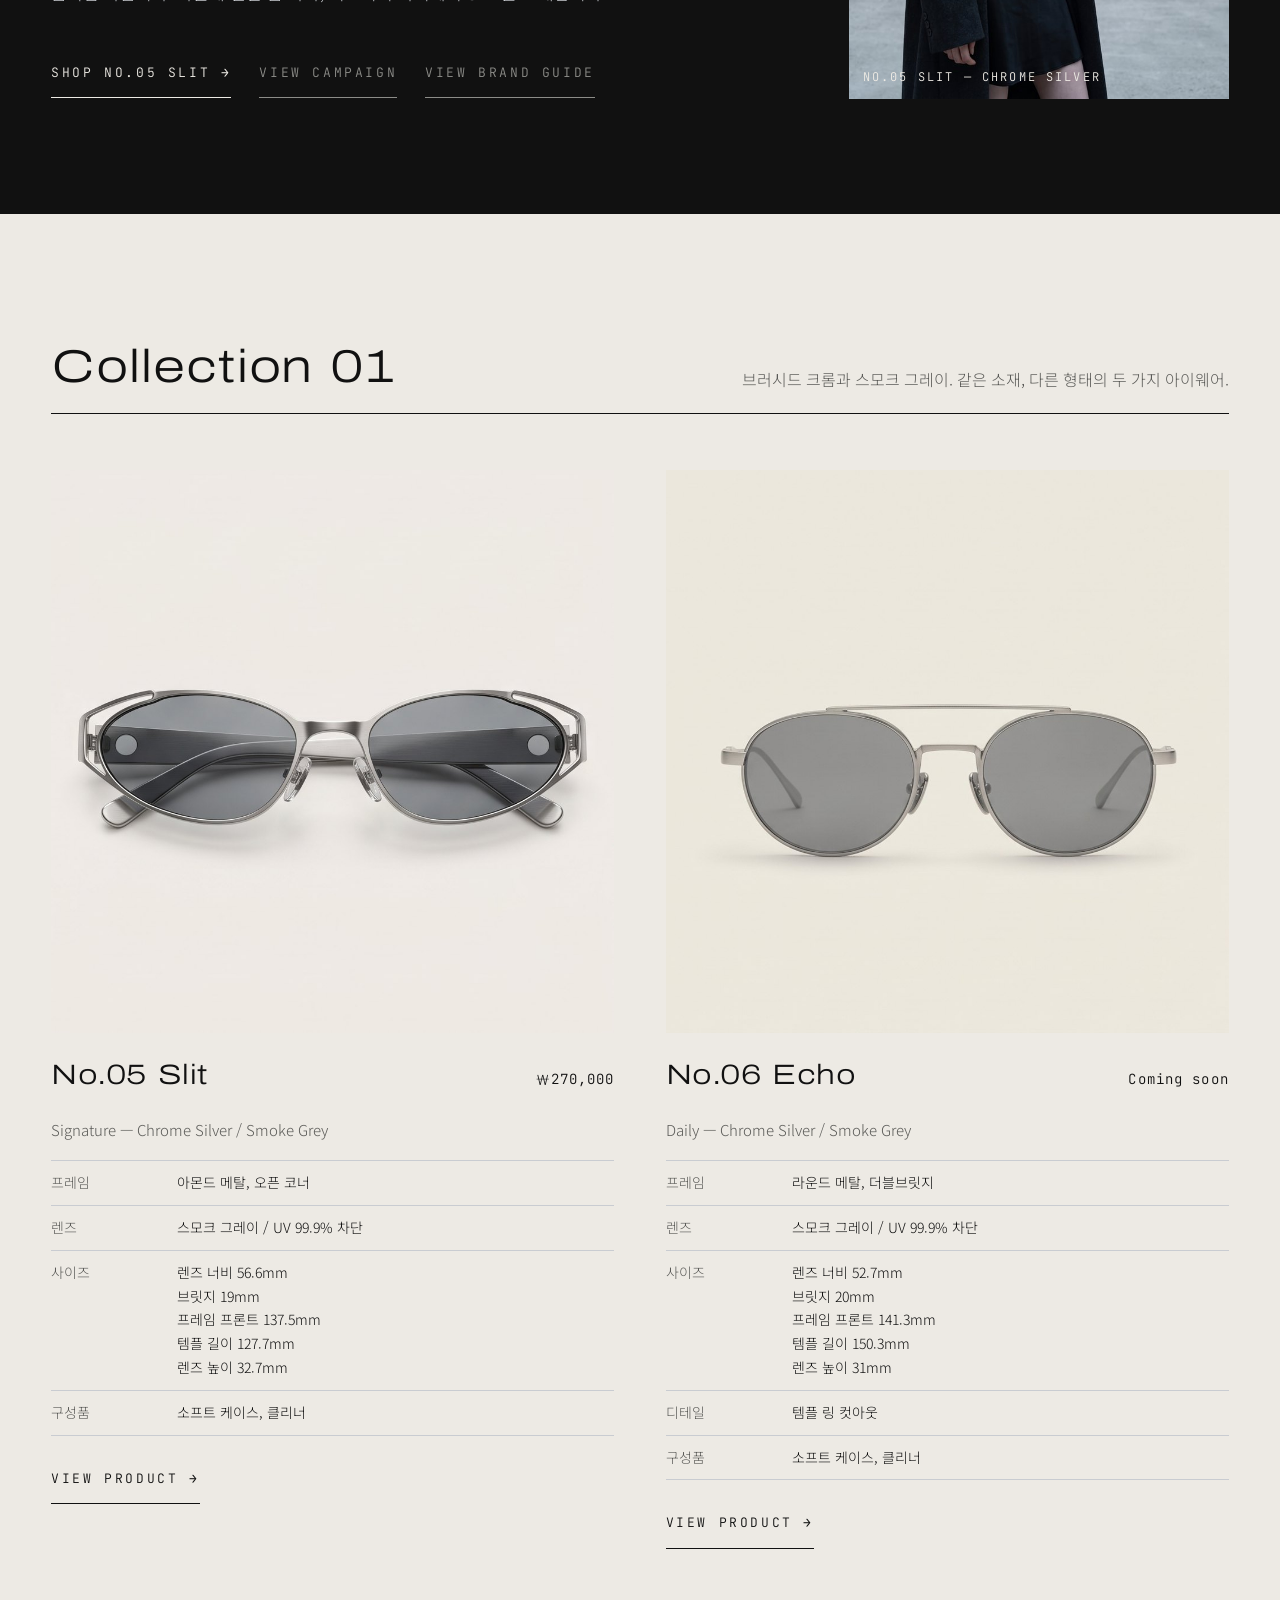
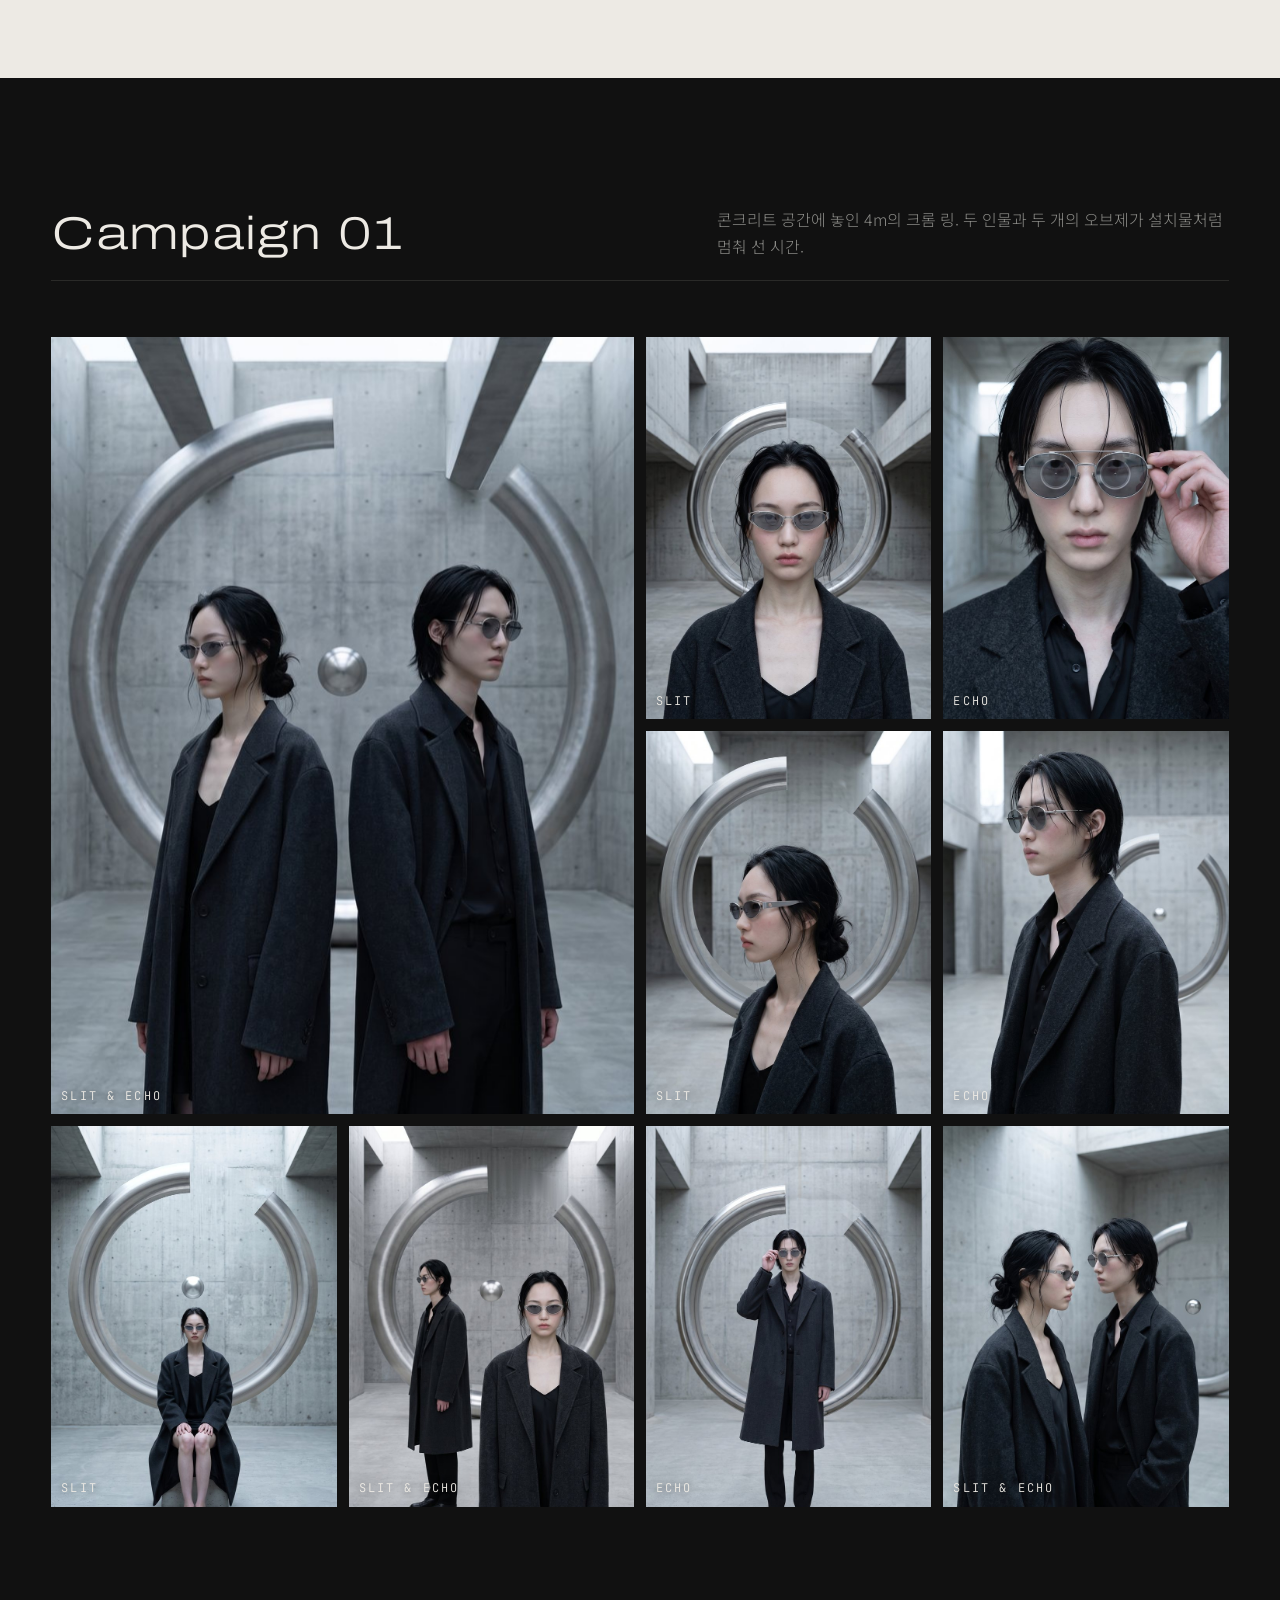
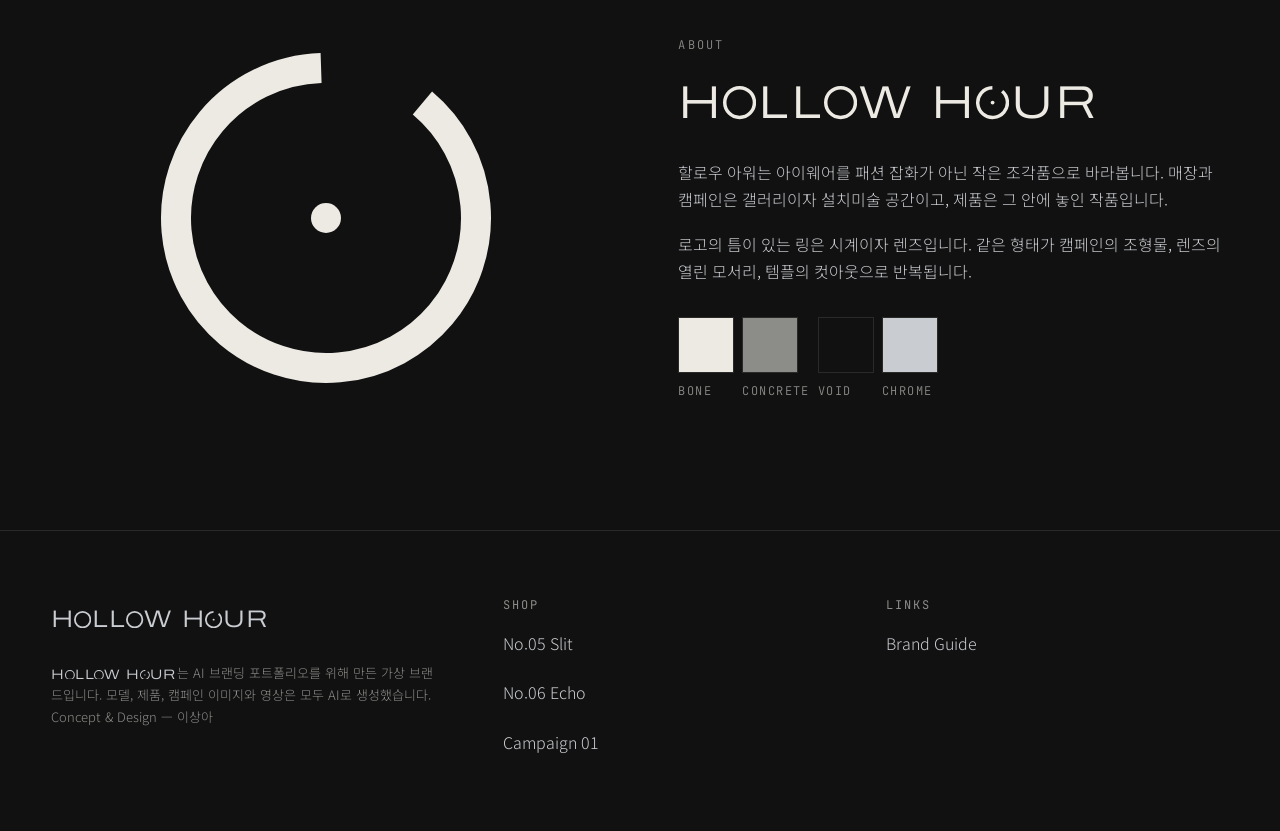
==== commit e060b671: "Add files via upload" ====
--- a/hollowhour/index.html
+++ b/hollowhour/index.html
@@ -2,10 +2,12 @@
 <html lang="ko">
 <head>
 <meta charset="utf-8">
-<meta name="viewport" content="width=device-width,initial-scale=1">
+<meta name="viewport" content="width=device-width,initial-scale=1,viewport-fit=cover">
+<meta name="description" content="HOLLOW HOUR — AI로 만든 가상 아이웨어 브랜드 사이트 (Concept & Design 이상아)">
 </head>
 <body>
 <title>HOLLOW HOUR</title>
+<script>document.documentElement.lang = 'ko';</script>
 <link rel="preconnect" href="https://fonts.googleapis.com">
 <link rel="preconnect" href="https://fonts.gstatic.com" crossorigin>
 <link rel="stylesheet" href="https://fonts.googleapis.com/css2?family=Archivo:wdth,wght@100..125,300..500&family=JetBrains+Mono:wght@400&family=Noto+Sans+KR:wght@300;400&display=swap">
@@ -24,6 +26,8 @@
   --mono: 'JetBrains Mono', ui-monospace, 'SFMono-Regular', Menlo, monospace;
   --gutter: clamp(16px, 4vw, 64px);
   --max: 1360px;
+  --acid: #C8F03C;
+  --ease: cubic-bezier(.16, .84, .24, 1);
   color-scheme: dark;
 }
 * { box-sizing: border-box; }
@@ -39,7 +43,7 @@
 
 /* header */
 .top { position: sticky; top: env(safe-area-inset-top, 0px); z-index: 10; background: color-mix(in srgb, var(--void) 88%, transparent); backdrop-filter: blur(8px); border-bottom: 1px solid var(--line-dark); }
-.top .wrap { display: flex; align-items: center; justify-content: space-between; gap: 24px; padding-block: 16px; flex-wrap: wrap; }
+.top .wrap { display: flex; align-items: center; justify-content: space-between; gap: 4px 24px; padding-block: 8px; flex-wrap: wrap; }
 .brand { display: flex; align-items: center; gap: 10px; text-decoration: none; }
 .wm { display: inline-flex; align-items: center; gap: 0.04em; font-family: var(--display); font-stretch: 125%; font-weight: 300; font-size: 20px; line-height: 1; }
 .wm svg { width: 0.72em; height: 0.72em; flex-shrink: 0; }
@@ -49,7 +53,7 @@
 .about h2.about-wm { margin: 0 0 28px; line-height: 1; }
 .about-wm .wm { font-size: clamp(28px, 3.6vw, 48px); }
 .nav { display: flex; gap: clamp(14px, 2.4vw, 32px); flex-wrap: wrap; }
-.nav a { text-decoration: none; color: var(--chrome); padding-block: 6px; }
+.nav a { text-decoration: none; color: var(--chrome); padding-block: 14px; }
 .nav a:hover { color: var(--bone); }
 .nav a.shop { color: var(--bone); border-bottom: 1px solid currentColor; }
 
@@ -58,20 +62,26 @@
 .mv-panels { position: absolute; inset: 0; display: grid; grid-template-columns: minmax(0, 1fr) minmax(0, 1fr) minmax(0, 1fr); gap: 4px; }
 .mv-panels img, .mv-panels video { width: 100%; height: 100%; object-fit: cover; max-width: none; }
 .mv-side { filter: grayscale(0.15) brightness(0.82); }
-.mv-overlay { position: absolute; inset: 0; display: flex; flex-direction: column; align-items: center; justify-content: flex-end; gap: 18px; padding: 0 var(--gutter) 48px; text-align: center; background: linear-gradient(to top, rgba(17,17,17,0.82), rgba(17,17,17,0) 45%); }
-.mv-eyebrow { margin: 0; color: var(--chrome); }
+.mv-overlay { position: absolute; inset: 0; display: flex; flex-direction: column; align-items: center; justify-content: flex-end; gap: 18px; padding: 0 var(--gutter) 48px; text-align: center; background: linear-gradient(to top, rgba(17,17,17,0.94) 0%, rgba(17,17,17,0.78) 36%, rgba(17,17,17,0) 70%); }
+.mv-eyebrow { margin: 0; color: var(--chrome); text-shadow: 0 1px 12px rgba(0,0,0,.55); }
 .mv-wm { font-size: clamp(34px, 6.4vw, 104px); color: var(--bone); }
 .mv-copy { margin: 0; font-family: var(--display); font-stretch: 125%; font-weight: 300; font-size: clamp(14px, 1.4vw, 20px); letter-spacing: 0.08em; text-transform: uppercase; color: var(--chrome); }
-.mv-scroll { margin-top: 18px; text-decoration: none; color: var(--concrete); padding: 8px 0; }
+.mv-scroll { margin-top: 18px; text-decoration: none; color: var(--chrome); padding: 12px 0; }
 .mv-scroll:hover { color: var(--bone); }
+.mv-toggle { position: absolute; right: var(--gutter); bottom: 40px; z-index: 2; display: inline-flex; align-items: center; justify-content: center; width: 44px; height: 44px; border: 1px solid rgba(201,204,209,.5); border-radius: 50%; background: rgba(17,17,17,.45); color: var(--bone); cursor: pointer; backdrop-filter: blur(4px); }
+.mv-toggle:hover { border-color: var(--bone); }
+.mv-toggle svg { width: 14px; height: 14px; }
 @media (max-width: 700px) {
+  .mv-toggle { bottom: 24px; }
   .mv-panels { grid-template-columns: minmax(0, 1fr); }
   .mv-side { display: none; }
 }
 
 /* hero */
 .hero .wrap { display: grid; grid-template-columns: minmax(0, 1.3fr) minmax(0, 1fr); gap: clamp(32px, 6vw, 96px); align-items: end; padding-block: clamp(56px, 9vw, 120px); }
-.hero h1 { margin: 0; font-size: clamp(40px, 6.4vw, 92px); line-height: 1.02; }
+.hero h1 { margin: 0; font-size: clamp(34px, 4.6vw, 68px); line-height: 1.04; text-wrap: initial; }
+.hero h1 .ln { display: block; white-space: nowrap; }
+@media (max-width: 520px) { .hero h1 .ln { white-space: normal; } }
 .hero .lede { margin: 28px 0 0; max-width: 34em; color: var(--chrome); font-size: 17px; }
 .hero .cta { display: flex; gap: 28px; margin-top: 40px; flex-wrap: wrap; }
 .btn { display: inline-block; text-decoration: none; font-family: var(--mono); font-size: 13px; letter-spacing: 0.2em; padding: 14px 0; border-bottom: 1px solid currentColor; }
@@ -117,7 +127,7 @@
 .gallery img { width: 100%; aspect-ratio: 3 / 4; object-fit: cover; }
 .gallery figure.wide { grid-column: span 2; grid-row: span 2; }
 .gallery figure.wide img { height: 100%; }
-.gallery figcaption { position: absolute; left: 10px; bottom: 8px; color: var(--bone); font-size: 10px; }
+.gallery figcaption { position: absolute; left: 10px; bottom: 8px; color: var(--bone); font-size: 12px; text-shadow: 0 1px 8px rgba(0,0,0,.6); }
 
 /* about */
 .about .wrap { display: grid; grid-template-columns: minmax(0, 1fr) minmax(0, 1fr); gap: clamp(32px, 6vw, 96px); align-items: center; }
@@ -125,12 +135,12 @@
 .about h2 { margin: 0 0 24px; font-size: clamp(28px, 3.6vw, 48px); line-height: 1.15; }
 .about p { margin: 0 0 18px; color: var(--chrome); max-width: 34em; }
 .palette { display: flex; gap: 8px; margin-top: 32px; flex-wrap: wrap; }
-.palette div { display: flex; flex-direction: column; gap: 8px; font-size: 10px; color: var(--concrete); }
+.palette div { display: flex; flex-direction: column; gap: 8px; font-size: 12px; letter-spacing: .12em; color: var(--concrete); }
 .palette i { width: 56px; height: 56px; border: 1px solid var(--line-dark); }
 
 /* product detail */
 .pdp-back { padding-block: 28px 0; }
-.pdp-back a { text-decoration: none; color: var(--concrete); }
+.pdp-back a { display: inline-block; padding-block: 14px; text-decoration: none; color: var(--concrete); }
 .pdp-back a:hover { color: var(--bone); }
 .pdp-top { display: grid; grid-template-columns: minmax(0, 1.1fr) minmax(0, 1fr); gap: clamp(32px, 5vw, 80px); align-items: start; padding-block: 28px clamp(64px, 8vw, 112px); }
 .pdp-hero { width: 100%; aspect-ratio: 3 / 4; object-fit: cover; }
@@ -145,6 +155,9 @@
 .pdp-specs li span:first-child { color: var(--concrete); }
 .pdp-buy { display: block; margin-top: 18px; padding: 18px; text-align: center; text-decoration: none; background: var(--bone); color: var(--void); }
 .pdp-buy:hover { background: var(--chrome); }
+.pdp-buy.is-concept, .motion .pdp-buy.is-concept { background: none; color: var(--chrome); border: 1px solid var(--line-dark); cursor: default; }
+.pdp-buy.is-concept::after { display: none; }
+.concept-note { margin: 10px 0 0; font-size: 13px; color: var(--concrete); }
 .pdp-band { background: var(--bone); color: var(--void); padding-block: clamp(72px, 10vw, 140px); }
 .pdp-band .point .mono { color: var(--ink-mute); }
 .pdp-styling { display: grid; grid-template-columns: repeat(4, minmax(0, 1fr)); gap: 12px; }
@@ -156,9 +169,58 @@
   .pdp-styling { grid-template-columns: repeat(2, minmax(0, 1fr)); }
 }
 
+/* product detail long-form (상세페이지): an 860px column, bands run full width */
+.pdp-hero-product { aspect-ratio: 1 / 1; background: #E8E5DE; }
+.dtl { border-top: 1px solid var(--line-dark); }
+.dtl-col { max-width: 860px; margin-inline: auto; }
+.dtl-pad { padding-inline: max(16px, min(72px, 8vw)); }
+.dtl-bone { background: var(--bone); color: var(--void); }
+.dtl-media { overflow: hidden; }
+.dtl-media img { width: 100%; height: 100%; object-fit: cover; display: block; max-width: none; }
+.dtl-hero .dtl-col { position: relative; }
+.dtl-hero .dtl-media { aspect-ratio: 860 / 1147; max-width: 100%; }
+.dtl-hero-cap { position: absolute; left: 0; right: 0; bottom: clamp(24px, 6vw, 56px); display: flex; justify-content: space-between; align-items: flex-end; gap: 16px; flex-wrap: wrap; color: var(--bone); }
+.dtl-hero-name { display: flex; flex-direction: column; gap: 8px; }
+.dtl-name { margin: 0; font-size: clamp(48px, 10vw, 88px); line-height: 1; text-transform: uppercase; }
+.dtl-intro { padding-block: clamp(80px, 12vw, 120px); display: flex; flex-direction: column; align-items: center; gap: 36px; text-align: center; }
+.dtl-intro h2 { margin: 0; font-size: clamp(20px, 3vw, 26px); line-height: 1.5; letter-spacing: 0.04em; text-transform: uppercase; }
+.dtl-intro p { margin: 0; max-width: 34em; font-size: 17px; line-height: 2; color: var(--chrome); }
+.dtl-front { padding-block: clamp(72px, 10vw, 96px) clamp(56px, 8vw, 80px); }
+.dtl-front-head { display: flex; flex-direction: column; align-items: center; gap: 12px; margin-bottom: 24px; text-align: center; }
+.dtl-sub { color: var(--ink-mute); }
+.dtl-front .dtl-media { aspect-ratio: 860 / 560; max-width: 100%; background: #E8E5DE; }
+.dtl-points { padding-block: 40px clamp(80px, 12vw, 120px); }
+.dtl-points .dtl-col { display: flex; flex-direction: column; gap: clamp(56px, 9vw, 80px); }
+.dtl-sec-head { display: flex; flex-direction: column; gap: 12px; }
+.dtl-sec-head p { margin: 0; font-size: 15px; color: var(--ink-mute); }
+.dtl-points .dtl-sec-head { border-top: 1px solid currentColor; padding-top: 48px; }
+.dtl-point { display: flex; flex-direction: column; gap: 28px; }
+.dtl-point .dtl-media { aspect-ratio: 860 / 400; max-width: 100%; background: #E8E5DE; }
+.dtl-point-row { display: flex; gap: clamp(16px, 4vw, 32px); }
+.dtl-point-row > div { display: flex; flex-direction: column; gap: 10px; min-width: 0; }
+.dtl-num { width: 40px; flex-shrink: 0; padding-top: 3px; }
+.dtl-point h3 { margin: 0; font-size: 18px; letter-spacing: 0.04em; text-transform: uppercase; }
+.dtl-point p { margin: 0; font-size: 15px; line-height: 1.8; color: var(--ink-soft); }
+.dtl-styling { padding-block: clamp(80px, 12vw, 120px); }
+.dtl-styling .dtl-col { display: flex; flex-direction: column; gap: 48px; }
+.dtl-styling .dtl-sec-head p { color: var(--concrete); }
+.dtl-grid { display: grid; grid-template-columns: repeat(2, minmax(0, 1fr)); gap: 12px; }
+.dtl-grid .dtl-media { aspect-ratio: 3 / 4; max-width: 100%; }
+.dtl-info { padding-block: clamp(72px, 10vw, 100px); }
+.dtl-info .dtl-col { display: flex; flex-direction: column; gap: 32px; }
+.dtl-table { border-top: 1px solid var(--void); font-size: 15px; }
+.dtl-row { display: flex; gap: 16px; padding: 18px 0; border-bottom: 1px solid var(--chrome); }
+.dtl-row span:first-child { width: clamp(88px, 20vw, 180px); flex-shrink: 0; color: var(--ink-mute); }
+.dtl-row span:last-child { min-width: 0; }
+.dtl-end .dtl-media { aspect-ratio: 860 / 700; max-width: 100%; }
+.dtl-sign { display: flex; flex-direction: column; align-items: center; gap: 18px; padding-block: 64px 24px; }
+.dtl-sign .wm { font-size: 28px; }
+.dtl-ko { font-size: 13px; letter-spacing: 0.6em; color: var(--concrete); }
+.dtl-next { display: flex; justify-content: center; padding-block: 24px clamp(72px, 10vw, 112px); }
+
 /* brand guide popup */
 .nav-btn, .btn-reset, .link-reset { font: inherit; background: none; border: 0; color: inherit; cursor: pointer; padding: 0; text-align: left; }
-.nav-btn { color: var(--chrome); padding-block: 6px; letter-spacing: inherit; text-transform: inherit; }
+.nav-btn { color: var(--chrome); padding-block: 14px; letter-spacing: inherit; text-transform: inherit; }
 .nav-btn:hover { color: var(--bone); }
 .btn-reset { font-family: var(--mono); font-size: 13px; letter-spacing: 0.2em; padding: 14px 0; border-bottom: 1px solid currentColor; }
 .link-reset { color: var(--chrome); }
@@ -182,8 +244,11 @@
 /* footer */
 footer { border-top: 1px solid var(--line-dark); }
 footer .wrap { display: grid; grid-template-columns: minmax(0, 1.2fr) repeat(2, minmax(0, 1fr)); gap: 40px; padding-block: 64px; }
-footer h4 { margin: 0 0 14px; color: var(--concrete); font-weight: 400; }
-footer ul { list-style: none; margin: 0; padding: 0; display: flex; flex-direction: column; gap: 10px; }
+footer h3 { margin: 0 0 4px; font-size: 12px; color: var(--concrete); font-weight: 400; }
+footer ul { list-style: none; margin: 0; padding: 0; display: flex; flex-direction: column; gap: 0; }
+footer ul a, footer ul button { display: inline-block; padding-block: 11px; }
+footer ul .link-reset { padding-block: 11px; }
+.brand { padding-block: 10px; }
 footer a { text-decoration: none; color: var(--chrome); }
 footer a:hover { color: var(--bone); }
 .fine { color: var(--concrete); font-size: 13px; margin-top: 18px; max-width: 30em; }
@@ -197,9 +262,30 @@
 }
 @media (max-width: 600px) {
   .products { grid-template-columns: minmax(0, 1fr); }
-  .nav a:not(.shop) { display: none; }
+  .top .wrap { padding-block: 6px 0; }
+  .nav { width: 100%; justify-content: space-between; gap: 8px; }
+  .main-visual { height: max(520px, calc(100svh - 100px)); }
 }
 </style>
+
+<div class="intro" id="introSeq" aria-hidden="true">
+  <div class="intro-inner">
+    <svg class="intro-sym" viewBox="0 0 96 96"><circle class="arc" cx="48" cy="48" r="40" transform="rotate(-50 48 48)"></circle><circle class="dot" cx="48" cy="48" r="5" fill="currentColor"></circle></svg>
+    <div class="intro-wm-slot"></div>
+    <div class="intro-meta mono"><span>Campaign 01</span><span class="intro-count">000</span></div>
+    <div class="intro-bar"><i></i></div>
+  </div>
+</div>
+<script>
+(function () {
+  var d = document.documentElement, el = document.getElementById('introSeq'), seen = false;
+  try { seen = sessionStorage.getItem('hh-intro') === '1'; } catch (e) {}
+  if (seen || location.hash.replace('#', '') || matchMedia('(prefers-reduced-motion: reduce)').matches) { el.remove(); return; }
+  d.classList.add('intro-lock');
+  setTimeout(function () { d.classList.remove('intro-lock'); if (el.isConnected && !el.classList.contains('go')) el.remove(); }, 4500);
+})();
+</script>
+<div class="scroll-progress" aria-hidden="true"></div>
 
 <header class="top">
   <div class="wrap">
@@ -219,9 +305,9 @@
 <div id="home">
   <section class="main-visual" aria-label="HOLLOW HOUR Campaign 01">
     <div class="mv-panels">
-      <img class="mv-side" src="img/c00.jpg" alt="Model 01 close-up wearing SLIT">
-      <video class="mv-film" src="img/film.mp4" poster="img/c16.jpg" autoplay muted loop playsinline aria-label="HOLLOW HOUR campaign film"></video>
-      <img class="mv-side" src="img/c15.jpg" alt="Model 02 close-up wearing ECHO">
+      <img class="mv-side" src="img/c00.jpg?v=2" alt="Model 01 close-up wearing SLIT">
+      <video class="mv-film" src="img/film.mp4?v=2" poster="img/c16.jpg?v=2" autoplay muted loop playsinline aria-label="HOLLOW HOUR campaign film"></video>
+      <img class="mv-side" src="img/c15.jpg?v=3" alt="Model 02 close-up wearing ECHO">
     </div>
     <div class="mv-overlay">
       <p class="mono mv-eyebrow">Campaign 01 — No.05 Slit &amp; No.06 Echo</p>
@@ -229,13 +315,14 @@
       <p class="mv-copy">A strange object in an ordinary hour</p>
       <a class="mono mv-scroll" href="#intro">Scroll ↓</a>
     </div>
+    <button type="button" class="mv-toggle" aria-pressed="false" aria-label="캠페인 영상 일시정지" title="캠페인 영상 일시정지"><svg viewBox="0 0 14 14" aria-hidden="true"><rect x="2" y="1" width="3.5" height="12" fill="currentColor"/><rect x="8.5" y="1" width="3.5" height="12" fill="currentColor"/></svg></button>
   </section>
 
   <section class="hero" id="intro">
     <div class="wrap">
       <div>
         <p class="mono" style="margin:0 0 28px;color:var(--concrete)">New — No.05 Slit</p>
-        <h1 class="display">A strange object<br>in an ordinary hour</h1>
+        <h1 class="display"><span class="ln">A strange object</span> <span class="ln">in an ordinary hour</span></h1>
         <p class="lede">평범한 시간에 불시착한 낯선 오브제. HOLLOW HOUR는 아이웨어를 작은 조각품처럼 다룹니다. 가늘게 열린 틈 하나, 시그니처 아이웨어 SLIT를 소개합니다.</p>
         <div class="cta">
           <a class="btn" href="#slit">SHOP NO.05 SLIT →</a>
@@ -244,7 +331,7 @@
         </div>
       </div>
       <figure class="film-frame" style="margin:0">
-        <img src="img/c13.jpg" alt="Model 01 wearing NO.05 SLIT in front of the ring sculpture" style="width:100%;height:100%;object-fit:cover">
+        <img src="img/c13.jpg?v=2" alt="Model 01 wearing NO.05 SLIT in front of the ring sculpture" style="width:100%;height:100%;object-fit:cover">
         <figcaption class="tag mono">No.05 Slit — Chrome Silver</figcaption>
       </figure>
     </div>
@@ -258,7 +345,7 @@
       </div>
       <div class="products">
         <article class="product">
-          <div class="shot"><img src="img/p_front.jpg" alt="NO.05 SLIT sunglasses, front view" loading="lazy"></div>
+          <div class="shot"><img src="img/p_fold.jpg" alt="NO.05 SLIT sunglasses, front view" loading="lazy"></div>
           <div class="row">
             <h3 class="display">No.05 Slit</h3>
             <span class="price">₩270,000</span>
@@ -273,7 +360,7 @@
           <a class="btn" href="#slit" style="align-self:flex-start">VIEW PRODUCT →</a>
         </article>
         <article class="product">
-          <div class="shot"><img src="img/e_front.jpg" alt="NO.06 ECHO sunglasses, front view" loading="lazy"></div>
+          <div class="shot"><img src="img/e_front.jpg?v=2" alt="NO.06 ECHO sunglasses, front view" loading="lazy"></div>
           <div class="row">
             <h3 class="display">No.06 Echo</h3>
             <span class="price">Coming soon</span>
@@ -300,15 +387,15 @@
         <p>콘크리트 공간에 놓인 4m의 크롬 링. 두 인물과 두 개의 오브제가 설치물처럼 멈춰 선 시간.</p>
       </div>
       <div class="gallery">
-        <figure class="wide"><img src="img/c11.jpg" alt="Model 01 and model 02 standing side by side in front of the ring" loading="lazy"><figcaption class="mono">Slit &amp; Echo</figcaption></figure>
-        <figure><img src="img/c00.jpg" alt="Model 01 close-up wearing SLIT" loading="lazy"><figcaption class="mono">Slit</figcaption></figure>
-        <figure><img src="img/c15.jpg" alt="Model 02 close-up wearing ECHO" loading="lazy"><figcaption class="mono">Echo</figcaption></figure>
-        <figure><img src="img/c14.jpg" alt="Model 01 side profile wearing SLIT" loading="lazy"><figcaption class="mono">Slit</figcaption></figure>
-        <figure><img src="img/c09.jpg" alt="Model 02 three-quarter view wearing ECHO" loading="lazy"><figcaption class="mono">Echo</figcaption></figure>
-        <figure><img src="img/c03.jpg" alt="Model 01 seated in front of the ring" loading="lazy"><figcaption class="mono">Slit</figcaption></figure>
-        <figure><img src="img/c07.jpg" alt="Model 01 in front, model 02 behind in profile" loading="lazy"><figcaption class="mono">Slit &amp; Echo</figcaption></figure>
-        <figure><img src="img/c12.jpg" alt="Model 02 touching the temple of ECHO" loading="lazy"><figcaption class="mono">Echo</figcaption></figure>
-        <figure><img src="img/c05.jpg" alt="Pair facing each other in profile" loading="lazy"><figcaption class="mono">Slit &amp; Echo</figcaption></figure>
+        <figure class="wide"><img src="img/c11.jpg?v=2" alt="Model 01 and model 02 standing side by side in front of the ring" loading="lazy"><figcaption class="mono">Slit &amp; Echo</figcaption></figure>
+        <figure><img src="img/c00.jpg?v=2" alt="Model 01 close-up wearing SLIT" loading="lazy"><figcaption class="mono">Slit</figcaption></figure>
+        <figure><img src="img/c15.jpg?v=3" alt="Model 02 close-up wearing ECHO" loading="lazy"><figcaption class="mono">Echo</figcaption></figure>
+        <figure><img src="img/c14.jpg?v=2" alt="Model 01 side profile wearing SLIT" loading="lazy"><figcaption class="mono">Slit</figcaption></figure>
+        <figure><img src="img/c09.jpg?v=2" alt="Model 02 three-quarter view wearing ECHO" loading="lazy"><figcaption class="mono">Echo</figcaption></figure>
+        <figure><img src="img/c03.jpg?v=2" alt="Model 01 seated in front of the ring" loading="lazy"><figcaption class="mono">Slit</figcaption></figure>
+        <figure><img src="img/c07.jpg?v=3" alt="Model 01 in front, model 02 behind in profile" loading="lazy"><figcaption class="mono">Slit &amp; Echo</figcaption></figure>
+        <figure><img src="img/c12.jpg?v=2" alt="Model 02 touching the temple of ECHO" loading="lazy"><figcaption class="mono">Echo</figcaption></figure>
+        <figure><img src="img/c05.jpg?v=2" alt="Pair facing each other in profile" loading="lazy"><figcaption class="mono">Slit &amp; Echo</figcaption></figure>
       </div>
     </div>
   </section>
@@ -335,7 +422,7 @@
 <article class="pdp" id="pdp-slit" hidden aria-label="NO.05 SLIT product detail">
   <div class="wrap pdp-back"><a class="mono" href="#collection">← Collection</a></div>
   <div class="wrap pdp-top">
-    <img class="pdp-hero" src="img/c00.jpg" alt="Model 01 wearing NO.05 SLIT, close-up">
+    <img class="pdp-hero pdp-hero-product" src="img/p_3q.jpg" alt="NO.05 SLIT three-quarter view">
     <div class="pdp-info">
       <p class="mono pdp-eyebrow">No.05 — Signature</p>
       <h1 class="display pdp-name">Slit</h1>
@@ -351,34 +438,91 @@
       <a class="pdp-buy mono" href="#slit" data-link="shop">Buy Now</a>
     </div>
   </div>
-  <section class="pdp-band">
-    <div class="wrap">
-      <div class="head"><h2 class="display">Design point</h2><p>브랜드 심볼, 틈이 있는 링에서 출발한 세 가지 디테일.</p></div>
-      <div class="points">
-        <div class="point"><img src="img/p_fold.jpg" alt="SLIT folded, showing the almond lens shape" loading="lazy"><span class="mono">01 / Lens</span><h3 class="display">Asymmetric almond</h3><p>바깥쪽으로 길게 빠지는 비대칭 아몬드 렌즈가 눈매를 길고 날렵하게 이어 줍니다.</p></div>
-        <div class="point"><img src="img/p_3q.jpg" alt="SLIT three-quarter view showing the open corner" loading="lazy"><span class="mono">02 / Rim</span><h3 class="display">Open corner</h3><p>렌즈 바깥 모서리의 테를 끊어 낸 열린 구조. 브랜드 심볼의 틈을 프레임 위에 옮겼습니다.</p></div>
-        <div class="point"><img src="img/p_side.jpg" alt="SLIT side view showing the ring cut-out on the temple" loading="lazy"><span class="mono">03 / Temple</span><h3 class="display">Ring cut-out</h3><p>납작하고 넓은 메탈 템플에 링 모양 컷아웃 하나만 남겨, 옆모습에서도 브랜드가 읽힙니다.</p></div>
-      </div>
-    </div>
-  </section>
-  <section class="band">
-    <div class="wrap">
-      <div class="head"><h2 class="display">Styling</h2><p>Model 01 / 착용 컬러 Chrome Silver</p></div>
-      <div class="pdp-styling">
-        <img src="img/c02.jpg" alt="Model touching the temple of SLIT" loading="lazy">
-        <img src="img/c14.jpg" alt="Model side profile wearing SLIT" loading="lazy">
-        <img src="img/c13.jpg" alt="Model three-quarter view wearing SLIT" loading="lazy">
-        <img src="img/c03.jpg" alt="Model seated wearing SLIT" loading="lazy">
-      </div>
-      <a class="btn pdp-next" href="#echo">Next — No.06 Echo →</a>
-    </div>
-  </section>
+  <div class="dtl" aria-label="No.05 Slit 상세 설명">
+    <section class="dtl-hero">
+      <div class="dtl-col">
+        <div class="dtl-media"><img src="img/c00.jpg?v=2" alt="Model 01 wearing NO.05 SLIT, close-up" loading="lazy"></div>
+        <div class="dtl-hero-cap dtl-pad">
+          <div class="dtl-hero-name"><span class="mono">No.05</span><h2 class="display dtl-name">Slit</h2></div>
+          <span class="mono">HOLLOW HOUR — 2026</span>
+        </div>
+      </div>
+    </section>
+    <section class="dtl-intro dtl-pad">
+      <h2 class="display">A strange object<br>in an ordinary hour</h2>
+      <p class="dtl-rise">평범한 시간에 불시착한 낯선 오브제.<br>SLIT는 가늘게 열린 틈 하나로 얼굴 위의 시선을 바꿉니다.<br>쓰는 순간, 일상이 조금 이상해집니다.</p>
+    </section>
+    <section class="dtl-bone dtl-front">
+      <div class="dtl-col">
+        <div class="dtl-front-head dtl-rise"><span class="mono">No.05 Slit</span><span class="mono dtl-sub">Chrome Silver / Smoke Grey</span></div>
+        <div class="dtl-media"><img src="img/p_fold.jpg" alt="No.05 Slit front view" loading="lazy"></div>
+      </div>
+    </section>
+    <section class="dtl-bone dtl-points">
+      <div class="dtl-col">
+        <div class="dtl-pad"><div class="dtl-sec-head dtl-rise"><span class="mono">Design point</span><p>브랜드 심볼, 틈이 있는 링에서 출발한 세 가지 디테일</p></div></div>
+        <div class="dtl-point">
+          <div class="dtl-media"><img src="img/p_lens.jpg" alt="SLIT close-up of the almond lens and open corner" loading="lazy"></div>
+          <div class="dtl-pad dtl-point-row dtl-rise">
+            <span class="mono dtl-num">01</span>
+            <div><h3 class="display">Asymmetric almond</h3><p>바깥쪽으로 길게 빠지는 비대칭 아몬드 렌즈가 눈매를 길고 날렵하게 이어 줍니다.</p></div>
+          </div>
+        </div>
+        <div class="dtl-point">
+          <div class="dtl-media"><img src="img/p_3q.jpg" alt="SLIT three-quarter view showing the open corner" loading="lazy"></div>
+          <div class="dtl-pad dtl-point-row dtl-rise">
+            <span class="mono dtl-num">02</span>
+            <div><h3 class="display">Open corner</h3><p>렌즈 바깥 모서리의 테를 끊어 낸 열린 구조. 브랜드 심볼의 틈을 프레임 위에 옮겼습니다.</p></div>
+          </div>
+        </div>
+        <div class="dtl-point">
+          <div class="dtl-media"><img src="img/p_side.jpg" alt="SLIT side view showing the ring cut-out on the temple" loading="lazy"></div>
+          <div class="dtl-pad dtl-point-row dtl-rise">
+            <span class="mono dtl-num">03</span>
+            <div><h3 class="display">Ring cut-out</h3><p>납작하고 넓은 메탈 템플에 링 모양 컷아웃 하나만 남겨, 옆모습에서도 브랜드가 읽힙니다.</p></div>
+          </div>
+        </div>
+      </div>
+    </section>
+    <section class="dtl-styling">
+      <div class="dtl-col">
+        <div class="dtl-pad dtl-sec-head dtl-rise"><span class="mono">Styling</span><p>Model 01 / 착용 컬러 Chrome Silver</p></div>
+        <div class="dtl-grid">
+          <div class="dtl-media"><img src="img/c02.jpg?v=2" alt="Model touching the temple of SLIT" loading="lazy"></div>
+          <div class="dtl-media"><img src="img/c14.jpg?v=2" alt="Model side profile wearing SLIT" loading="lazy"></div>
+          <div class="dtl-media"><img src="img/c13.jpg?v=2" alt="Model three-quarter view wearing SLIT" loading="lazy"></div>
+          <div class="dtl-media"><img src="img/c03.jpg?v=2" alt="Model seated wearing SLIT" loading="lazy"></div>
+        </div>
+      </div>
+    </section>
+    <section class="dtl-bone dtl-info">
+      <div class="dtl-col dtl-pad">
+        <span class="mono dtl-rise">Information</span>
+        <div class="dtl-table dtl-rise">
+            <div class="dtl-row"><span>모델명</span><span>NO.05 SLIT</span></div>
+            <div class="dtl-row"><span>컬러</span><span>Chrome Silver / Smoke Grey</span></div>
+            <div class="dtl-row"><span>프레임</span><span>아몬드 메탈, 오픈 코너</span></div>
+            <div class="dtl-row"><span>렌즈</span><span>스모크 그레이 렌즈 / UV 99.9% 차단 렌즈</span></div>
+            <div class="dtl-row"><span>사이즈</span><span>렌즈 너비 : 56.6mm<br>브릿지 : 19mm<br>프레임 프론트 : 137.5mm<br>템플 길이 : 127.7mm<br>렌즈 높이 : 32.7mm</span></div>
+            <div class="dtl-row"><span>구성품</span><span>소프트 케이스, 클리너</span></div>
+            <div class="dtl-row"><span>가격</span><span>270,000원</span></div>
+        </div>
+      </div>
+    </section>
+    <section class="dtl-end">
+      <div class="dtl-col">
+        <div class="dtl-media"><img src="img/c16.jpg?v=2" alt="Model 01 standing under the ring sculpture" loading="lazy"></div>
+        <div class="dtl-sign"><span class="wm" role="img" aria-label="HOLLOW HOUR"><span>H</span><svg viewBox="0 0 96 96" aria-hidden="true"><circle cx="48" cy="48" r="43" fill="none" stroke="currentColor" stroke-width="10"></circle></svg><span>L</span><span>L</span><svg viewBox="0 0 96 96" aria-hidden="true"><circle cx="48" cy="48" r="43" fill="none" stroke="currentColor" stroke-width="10"></circle></svg><span>W</span><span class="sp"></span><span>H</span><svg viewBox="0 0 96 96" aria-hidden="true"><circle cx="48" cy="48" r="43" fill="none" stroke="currentColor" stroke-width="10" stroke-dasharray="238 32.2" transform="rotate(-50 48 48)"></circle><circle cx="48" cy="48" r="5.5" fill="currentColor"></circle></svg><span>U</span><span>R</span></span><span class="dtl-ko">할로우 아워</span></div>
+        <div class="dtl-next"><a class="btn" href="#echo">Next — No.06 Echo →</a></div>
+      </div>
+    </section>
+  </div>
 </article>
 
 <article class="pdp" id="pdp-echo" hidden aria-label="NO.06 ECHO product detail">
   <div class="wrap pdp-back"><a class="mono" href="#collection">← Collection</a></div>
   <div class="wrap pdp-top">
-    <img class="pdp-hero" src="img/c15.jpg" alt="Model 02 wearing NO.06 ECHO, close-up">
+    <img class="pdp-hero pdp-hero-product" src="img/e_3q.jpg?v=2" alt="NO.06 ECHO three-quarter view">
     <div class="pdp-info">
       <p class="mono pdp-eyebrow">No.06 — Daily</p>
       <h1 class="display pdp-name">Echo</h1>
@@ -395,28 +539,86 @@
       <a class="pdp-buy mono" href="#echo" data-link="echo_notify">Notify Me</a>
     </div>
   </div>
-  <section class="pdp-band">
-    <div class="wrap">
-      <div class="head"><h2 class="display">Design point</h2><p>클래식한 라운드 형태에 HOLLOW HOUR의 디테일을 더했습니다.</p></div>
-      <div class="points">
-        <div class="point"><img src="img/e_front.jpg" alt="ECHO front view showing the round lenses and double bridge" loading="lazy"><span class="mono">01 / Bridge</span><h3 class="display">Double bridge</h3><p>렌즈 위를 곧게 가로지르는 더블브릿지 바가 둥근 형태에 단단한 수평선을 더합니다.</p></div>
-        <div class="point"><img src="img/e_3q.jpg" alt="ECHO three-quarter view" loading="lazy"><span class="mono">02 / Frame</span><h3 class="display">Brushed round</h3><p>SLIT와 같은 브러시드 크롬 마감. 빛을 반사하지 않고 은은하게 머금는 표면입니다.</p></div>
-        <div class="point"><img src="img/e_side.jpg" alt="ECHO side view showing the ring cut-out on the temple" loading="lazy"><span class="mono">03 / Temple</span><h3 class="display">Ring cut-out</h3><p>힌지 옆의 작은 링 컷아웃. SLIT와 한 컬렉션임을 알려 주는 공통 디테일입니다.</p></div>
-      </div>
-    </div>
-  </section>
-  <section class="band">
-    <div class="wrap">
-      <div class="head"><h2 class="display">Styling</h2><p>Model 02 / 착용 컬러 Chrome Silver</p></div>
-      <div class="pdp-styling">
-        <img src="img/c12.jpg" alt="Model 02 touching the temple of ECHO" loading="lazy">
-        <img src="img/c09.jpg" alt="Model 02 three-quarter view wearing ECHO" loading="lazy">
-        <img src="img/c06.jpg" alt="Model 02 seated wearing ECHO" loading="lazy">
-        <img src="img/c04.jpg" alt="Model 02 standing under the ring sculpture" loading="lazy">
-      </div>
-      <a class="btn pdp-next" href="#slit">Next — No.05 Slit →</a>
-    </div>
-  </section>
+  <div class="dtl" aria-label="No.06 Echo 상세 설명">
+    <section class="dtl-hero">
+      <div class="dtl-col">
+        <div class="dtl-media"><img src="img/c15.jpg?v=3" alt="Model 02 wearing NO.06 ECHO, close-up" loading="lazy"></div>
+        <div class="dtl-hero-cap dtl-pad">
+          <div class="dtl-hero-name"><span class="mono">No.06</span><h2 class="display dtl-name">Echo</h2></div>
+          <span class="mono">HOLLOW HOUR — 2026</span>
+        </div>
+      </div>
+    </section>
+    <section class="dtl-intro dtl-pad">
+      <h2 class="display">A strange object<br>in an ordinary hour</h2>
+      <p class="dtl-rise">익숙한 라운드 위에 남긴 낯선 울림.<br>ECHO는 SLIT와 같은 브러시드 크롬과 링 컷아웃을 나눠 가진,<br>매일 쓰는 데일리 라인입니다.</p>
+    </section>
+    <section class="dtl-bone dtl-front">
+      <div class="dtl-col">
+        <div class="dtl-front-head dtl-rise"><span class="mono">No.06 Echo</span><span class="mono dtl-sub">Chrome Silver / Smoke Grey</span></div>
+        <div class="dtl-media"><img src="img/e_front.jpg?v=2" alt="No.06 Echo front view" loading="lazy"></div>
+      </div>
+    </section>
+    <section class="dtl-bone dtl-points">
+      <div class="dtl-col">
+        <div class="dtl-pad"><div class="dtl-sec-head dtl-rise"><span class="mono">Design point</span><p>클래식한 라운드 형태에 HOLLOW HOUR의 디테일을 더한 세 가지 포인트</p></div></div>
+        <div class="dtl-point">
+          <div class="dtl-media"><img src="img/e_fold.jpg?v=2" alt="ECHO folded, showing the double bridge from above" loading="lazy"></div>
+          <div class="dtl-pad dtl-point-row dtl-rise">
+            <span class="mono dtl-num">01</span>
+            <div><h3 class="display">Double bridge</h3><p>렌즈 위를 곧게 가로지르는 더블브릿지 바가 둥근 형태에 단단한 수평선을 더합니다.</p></div>
+          </div>
+        </div>
+        <div class="dtl-point">
+          <div class="dtl-media"><img src="img/e_3q.jpg?v=2" alt="ECHO three-quarter view" loading="lazy"></div>
+          <div class="dtl-pad dtl-point-row dtl-rise">
+            <span class="mono dtl-num">02</span>
+            <div><h3 class="display">Brushed round</h3><p>SLIT와 같은 브러시드 크롬 마감. 빛을 반사하지 않고 은은하게 머금는 표면입니다.</p></div>
+          </div>
+        </div>
+        <div class="dtl-point">
+          <div class="dtl-media"><img src="img/e_side.jpg?v=2" alt="ECHO side view showing the ring cut-out on the temple" loading="lazy"></div>
+          <div class="dtl-pad dtl-point-row dtl-rise">
+            <span class="mono dtl-num">03</span>
+            <div><h3 class="display">Ring cut-out</h3><p>힌지 옆의 작은 링 컷아웃. SLIT와 한 컬렉션임을 알려 주는 공통 디테일입니다.</p></div>
+          </div>
+        </div>
+      </div>
+    </section>
+    <section class="dtl-styling">
+      <div class="dtl-col">
+        <div class="dtl-pad dtl-sec-head dtl-rise"><span class="mono">Styling</span><p>Model 02 / 착용 컬러 Chrome Silver</p></div>
+        <div class="dtl-grid">
+          <div class="dtl-media"><img src="img/c12.jpg?v=2" alt="Model 02 touching the temple of ECHO" loading="lazy"></div>
+          <div class="dtl-media"><img src="img/c09.jpg?v=2" alt="Model 02 three-quarter view wearing ECHO" loading="lazy"></div>
+          <div class="dtl-media"><img src="img/c06.jpg" alt="Model 02 seated wearing ECHO" loading="lazy"></div>
+          <div class="dtl-media"><img src="img/c05.jpg?v=2" alt="Model 01 and model 02 facing each other in profile" loading="lazy"></div>
+        </div>
+      </div>
+    </section>
+    <section class="dtl-bone dtl-info">
+      <div class="dtl-col dtl-pad">
+        <span class="mono dtl-rise">Information</span>
+        <div class="dtl-table dtl-rise">
+            <div class="dtl-row"><span>모델명</span><span>NO.06 ECHO</span></div>
+            <div class="dtl-row"><span>컬러</span><span>Chrome Silver / Smoke Grey</span></div>
+            <div class="dtl-row"><span>프레임</span><span>라운드 메탈, 더블브릿지</span></div>
+            <div class="dtl-row"><span>렌즈</span><span>스모크 그레이 렌즈 / UV 99.9% 차단 렌즈</span></div>
+            <div class="dtl-row"><span>사이즈</span><span>렌즈 너비 : 52.7mm<br>브릿지 : 20mm<br>프레임 프론트 : 141.3mm<br>템플 길이 : 150.3mm<br>렌즈 높이 : 31mm</span></div>
+            <div class="dtl-row"><span>디테일</span><span>템플 링 컷아웃</span></div>
+            <div class="dtl-row"><span>구성품</span><span>소프트 케이스, 클리너</span></div>
+            <div class="dtl-row"><span>가격</span><span>Coming soon</span></div>
+        </div>
+      </div>
+    </section>
+    <section class="dtl-end">
+      <div class="dtl-col">
+        <div class="dtl-media"><img src="img/c04.jpg?v=2" alt="Model 02 standing under the ring sculpture" loading="lazy"></div>
+        <div class="dtl-sign"><span class="wm" role="img" aria-label="HOLLOW HOUR"><span>H</span><svg viewBox="0 0 96 96" aria-hidden="true"><circle cx="48" cy="48" r="43" fill="none" stroke="currentColor" stroke-width="10"></circle></svg><span>L</span><span>L</span><svg viewBox="0 0 96 96" aria-hidden="true"><circle cx="48" cy="48" r="43" fill="none" stroke="currentColor" stroke-width="10"></circle></svg><span>W</span><span class="sp"></span><span>H</span><svg viewBox="0 0 96 96" aria-hidden="true"><circle cx="48" cy="48" r="43" fill="none" stroke="currentColor" stroke-width="10" stroke-dasharray="238 32.2" transform="rotate(-50 48 48)"></circle><circle cx="48" cy="48" r="5.5" fill="currentColor"></circle></svg><span>U</span><span>R</span></span><span class="dtl-ko">할로우 아워</span></div>
+        <div class="dtl-next"><a class="btn" href="#slit">Next — No.05 Slit →</a></div>
+      </div>
+    </section>
+  </div>
 </article>
 </main>
 
@@ -437,18 +639,18 @@
       <figure class="pf-page" style="max-width:1440px"><figcaption class="mono"><span>03 / 17</span><span>Type &amp; Color</span></figcaption><img src="pf/p03.jpg" alt="Portfolio page 3: Type &amp; Color" loading="lazy"></figure>
       <figure class="pf-page" style="max-width:1440px"><figcaption class="mono"><span>04 / 17</span><span>Casting</span></figcaption><img src="pf/p04.jpg" alt="Portfolio page 4: Casting" loading="lazy"></figure>
       <figure class="pf-page" style="max-width:1440px"><figcaption class="mono"><span>05 / 17</span><span>Product</span></figcaption><img src="pf/p05.jpg" alt="Portfolio page 5: Product" loading="lazy"></figure>
-      <figure class="pf-page" style="max-width:1440px"><figcaption class="mono"><span>06 / 17</span><span>Campaign — Model 01 × Slit</span></figcaption><img src="pf/p06.jpg" alt="Portfolio page 6: Campaign — Model 01 × Slit" loading="lazy"></figure>
-      <figure class="pf-page" style="max-width:1440px"><figcaption class="mono"><span>07 / 17</span><span>Campaign — Model 02 × Echo</span></figcaption><img src="pf/p07.jpg" alt="Portfolio page 7: Campaign — Model 02 × Echo" loading="lazy"></figure>
-      <figure class="pf-page" style="max-width:1440px"><figcaption class="mono"><span>08 / 17</span><span>Campaign — Pair</span></figcaption><img src="pf/p08.jpg" alt="Portfolio page 8: Campaign — Pair" loading="lazy"></figure>
-      <figure class="pf-page" style="max-width:860px"><figcaption class="mono"><span>09 / 17</span><span>Detail Page — No.05 Slit</span></figcaption><img src="pf/p09.jpg" alt="Portfolio page 9: Detail Page — No.05 Slit" loading="lazy"></figure>
-      <figure class="pf-page" style="max-width:860px"><figcaption class="mono"><span>10 / 17</span><span>Detail Page — No.06 Echo</span></figcaption><img src="pf/p10.jpg" alt="Portfolio page 10: Detail Page — No.06 Echo" loading="lazy"></figure>
-      <figure class="pf-page" style="max-width:1600px"><figcaption class="mono"><span>11 / 17</span><span>Main Banner — PC</span></figcaption><img src="pf/p11.jpg" alt="Portfolio page 11: Main Banner — PC" loading="lazy"></figure>
-      <figure class="pf-page" style="max-width:750px"><figcaption class="mono"><span>12 / 17</span><span>Main Banner — Mobile</span></figcaption><img src="pf/p12.jpg" alt="Portfolio page 12: Main Banner — Mobile" loading="lazy"></figure>
+      <figure class="pf-page" style="max-width:1440px"><figcaption class="mono"><span>06 / 17</span><span>Campaign — Model 01 × Slit</span></figcaption><img src="pf/p06.jpg?v=2" alt="Portfolio page 6: Campaign — Model 01 × Slit" loading="lazy"></figure>
+      <figure class="pf-page" style="max-width:1440px"><figcaption class="mono"><span>07 / 17</span><span>Campaign — Model 02 × Echo</span></figcaption><img src="pf/p07.jpg?v=3" alt="Portfolio page 7: Campaign — Model 02 × Echo" loading="lazy"></figure>
+      <figure class="pf-page" style="max-width:1440px"><figcaption class="mono"><span>08 / 17</span><span>Campaign — Pair</span></figcaption><img src="pf/p08.jpg?v=3" alt="Portfolio page 8: Campaign — Pair" loading="lazy"></figure>
+      <figure class="pf-page" style="max-width:860px"><figcaption class="mono"><span>09 / 17</span><span>Detail Page — No.05 Slit</span></figcaption><img src="pf/p09.jpg?v=2" alt="Portfolio page 9: Detail Page — No.05 Slit" loading="lazy"></figure>
+      <figure class="pf-page" style="max-width:860px"><figcaption class="mono"><span>10 / 17</span><span>Detail Page — No.06 Echo</span></figcaption><img src="pf/p10.jpg?v=3" alt="Portfolio page 10: Detail Page — No.06 Echo" loading="lazy"></figure>
+      <figure class="pf-page" style="max-width:1600px"><figcaption class="mono"><span>11 / 17</span><span>Main Banner — PC</span></figcaption><img src="pf/p11.jpg?v=2" alt="Portfolio page 11: Main Banner — PC" loading="lazy"></figure>
+      <figure class="pf-page" style="max-width:750px"><figcaption class="mono"><span>12 / 17</span><span>Main Banner — Mobile</span></figcaption><img src="pf/p12.jpg?v=2" alt="Portfolio page 12: Main Banner — Mobile" loading="lazy"></figure>
       <figure class="pf-page" style="max-width:1080px"><figcaption class="mono"><span>13 / 17</span><span>SNS 01 — Teaser</span></figcaption><img src="pf/p13.jpg" alt="Portfolio page 13: SNS 01 — Teaser" loading="lazy"></figure>
       <figure class="pf-page" style="max-width:1080px"><figcaption class="mono"><span>14 / 17</span><span>SNS 02 — Detail</span></figcaption><img src="pf/p14.jpg" alt="Portfolio page 14: SNS 02 — Detail" loading="lazy"></figure>
-      <figure class="pf-page" style="max-width:1080px"><figcaption class="mono"><span>15 / 17</span><span>SNS 03 — Model</span></figcaption><img src="pf/p15.jpg" alt="Portfolio page 15: SNS 03 — Model" loading="lazy"></figure>
-      <figure class="pf-page" style="max-width:1080px"><figcaption class="mono"><span>16 / 17</span><span>SNS 04 — Pair</span></figcaption><img src="pf/p16.jpg" alt="Portfolio page 16: SNS 04 — Pair" loading="lazy"></figure>
-      <figure class="pf-page" style="max-width:1600px"><figcaption class="mono"><span>17 / 17</span><span>AI Workflow</span></figcaption><img src="pf/p17.jpg" alt="Portfolio page 17: AI Workflow" loading="lazy"></figure>
+      <figure class="pf-page" style="max-width:1080px"><figcaption class="mono"><span>15 / 17</span><span>SNS 03 — Model</span></figcaption><img src="pf/p15.jpg?v=2" alt="Portfolio page 15: SNS 03 — Model" loading="lazy"></figure>
+      <figure class="pf-page" style="max-width:1080px"><figcaption class="mono"><span>16 / 17</span><span>SNS 04 — Pair</span></figcaption><img src="pf/p16.jpg?v=2" alt="Portfolio page 16: SNS 04 — Pair" loading="lazy"></figure>
+      <figure class="pf-page" style="max-width:1600px"><figcaption class="mono"><span>17 / 17</span><span>AI Workflow</span></figcaption><img src="pf/p17.jpg?v=2" alt="Portfolio page 17: AI Workflow" loading="lazy"></figure>
       </div>
     </div>
   </div>
@@ -464,7 +666,7 @@
       <p class="fine"><span class="wm wm-inline" role="img" aria-label="HOLLOW HOUR"><span>H</span><svg viewBox="0 0 96 96" aria-hidden="true"><circle cx="48" cy="48" r="43" fill="none" stroke="currentColor" stroke-width="10"></circle></svg><span>L</span><span>L</span><svg viewBox="0 0 96 96" aria-hidden="true"><circle cx="48" cy="48" r="43" fill="none" stroke="currentColor" stroke-width="10"></circle></svg><span>W</span><span class="sp"></span><span>H</span><svg viewBox="0 0 96 96" aria-hidden="true"><circle cx="48" cy="48" r="43" fill="none" stroke="currentColor" stroke-width="10" stroke-dasharray="238 32.2" transform="rotate(-50 48 48)"></circle><circle cx="48" cy="48" r="5.5" fill="currentColor"></circle></svg><span>U</span><span>R</span></span>는 AI 브랜딩 포트폴리오를 위해 만든 가상 브랜드입니다. 모델, 제품, 캠페인 이미지와 영상은 모두 AI로 생성했습니다.<br>Concept &amp; Design — 이상아</p>
     </div>
     <div>
-      <h4 class="mono">Shop</h4>
+      <h3 class="mono">Shop</h3>
       <ul>
         <li><a href="#slit">No.05 Slit</a></li>
         <li><a href="#echo">No.06 Echo</a></li>
@@ -472,7 +674,7 @@
       </ul>
     </div>
     <div>
-      <h4 class="mono">Links</h4>
+      <h3 class="mono">Links</h3>
       <ul>
         <li><button type="button" class="link-reset" data-open-guide>Brand Guide</button></li>
         <li data-wrap="instagram"><a href="#" data-link="instagram">Instagram</a></li>
@@ -494,6 +696,18 @@
   var url = LINKS[a.dataset.link];
   if (url) { a.href = url; if (/^https?:/.test(url)) { a.target = '_blank'; a.rel = 'noopener'; } }
 });
+/* 판매 링크가 없으면 Buy 버튼을 '콘셉트 전용' 안내로 바꿉니다 (눌러도 반응 없는 버튼 방지) */
+document.querySelectorAll('.pdp-buy').forEach(function (a) {
+  if (LINKS[a.dataset.link]) return;
+  a.removeAttribute('href');
+  a.setAttribute('role', 'note');
+  a.classList.add('is-concept');
+  a.textContent = 'Concept only — Not for sale';
+  var note = document.createElement('p');
+  note.className = 'concept-note';
+  note.textContent = '포트폴리오용 가상 브랜드로, 실제 판매하지 않습니다.';
+  a.insertAdjacentElement('afterend', note);
+});
 document.querySelectorAll('[data-wrap]').forEach(function (li) {
   if (!LINKS[li.dataset.wrap]) li.hidden = true;
 });
@@ -504,13 +718,17 @@
 /* 상세페이지 전환: #slit, #echo 주소일 때 해당 상세페이지만 보여 줍니다. */
 var home = document.getElementById('home');
 var pdps = { slit: document.getElementById('pdp-slit'), echo: document.getElementById('pdp-echo') };
-function route() {
+function route(e) {
   var key = location.hash.replace('#', '');
   var pdp = pdps[key];
   home.hidden = !!pdp;
   Object.keys(pdps).forEach(function (k) { pdps[k].hidden = k !== key; });
+  var NAMES = { slit: 'No.05 Slit', echo: 'No.06 Echo' };
+  document.title = pdp ? NAMES[key] + ' — HOLLOW HOUR' : 'HOLLOW HOUR';
   if (pdp) {
     window.scrollTo(0, 0);
+    /* 상세페이지로 바뀌면 상품명으로 포커스를 옮겨 화면 낭독기에도 전환을 알립니다 */
+    if (e) { var h = pdp.querySelector('.pdp-name'); h.setAttribute('tabindex', '-1'); h.focus({ preventScroll: true }); }
   } else if (key) {
     var target = document.getElementById(key);
     if (target) target.scrollIntoView();
@@ -535,9 +753,343 @@
 }
 document.querySelectorAll('[data-open-guide]').forEach(function (b) { b.addEventListener('click', openGuide); });
 document.querySelectorAll('[data-close-guide]').forEach(function (b) { b.addEventListener('click', closeGuide); });
-document.addEventListener('keydown', function (e) { if (e.key === 'Escape' && !guide.hidden) closeGuide(); });
+document.addEventListener('keydown', function (e) {
+  if (guide.hidden) return;
+  if (e.key === 'Escape') { closeGuide(); return; }
+  /* 팝업이 열려 있는 동안 Tab 이동은 팝업 안에서만 */
+  if (e.key === 'Tab') {
+    var f = guide.querySelectorAll('button, [href], [tabindex]:not([tabindex="-1"])');
+    var first = f[0], last = f[f.length - 1];
+    if (e.shiftKey && (document.activeElement === first || !guide.contains(document.activeElement))) { e.preventDefault(); last.focus(); }
+    else if (!e.shiftKey && (document.activeElement === last || !guide.contains(document.activeElement))) { e.preventDefault(); first.focus(); }
+  }
+});
+
+/* 메인 캠페인 영상: 일시정지 버튼, 동작 줄이기 설정이면 정지 화면으로 시작 */
+(function () {
+  var film = document.querySelector('.mv-film'), btn = document.querySelector('.mv-toggle');
+  if (!film || !btn) return;
+  var PAUSE = '<svg viewBox="0 0 14 14" aria-hidden="true"><rect x="2" y="1" width="3.5" height="12" fill="currentColor"/><rect x="8.5" y="1" width="3.5" height="12" fill="currentColor"/></svg>';
+  var PLAY = '<svg viewBox="0 0 14 14" aria-hidden="true"><path d="M3 1.5v11l9.5-5.5z" fill="currentColor"/></svg>';
+  function sync() {
+    var paused = film.paused;
+    btn.innerHTML = paused ? PLAY : PAUSE;
+    btn.setAttribute('aria-pressed', paused ? 'true' : 'false');
+    var label = paused ? '캠페인 영상 재생' : '캠페인 영상 일시정지';
+    btn.setAttribute('aria-label', label); btn.title = label;
+  }
+  if (matchMedia('(prefers-reduced-motion: reduce)').matches) { film.removeAttribute('autoplay'); film.pause(); }
+  btn.addEventListener('click', function () { if (film.paused) film.play().catch(function () {}); else film.pause(); });
+  film.addEventListener('play', sync); film.addEventListener('pause', sync);
+  sync();
+})();
 route();
 </script>
 
+<style>
+/* ===== Motion layer: slow, gallery-paced reveals. Everything below is skipped under reduced motion. ===== */
+html.intro-lock body { overflow: hidden; }
+.intro { position: fixed; inset: 0; z-index: 100; display: grid; place-items: center; background: var(--void); color: var(--bone); padding: env(safe-area-inset-top, 0px) max(16px, env(safe-area-inset-right, 0px)) env(safe-area-inset-bottom, 0px) max(16px, env(safe-area-inset-left, 0px)); clip-path: inset(0 0 0 0); transition: clip-path 1s var(--ease); }
+.intro.out { clip-path: inset(0 0 100% 0); }
+.intro-inner { display: flex; flex-direction: column; align-items: center; gap: 28px; transition: transform .9s var(--ease), opacity .5s ease; }
+.intro.out .intro-inner { transform: translateY(-48px); opacity: 0; }
+.intro-sym { width: clamp(72px, 10vw, 120px); height: auto; overflow: visible; }
+.intro-sym .arc { fill: none; stroke: currentColor; stroke-width: 9; stroke-dasharray: 0 251.33; transition: stroke-dasharray 1.3s var(--ease); }
+.intro.go .intro-sym .arc { stroke-dasharray: 222 29.33; }
+.intro-sym .dot { transform-box: view-box; transform-origin: 50% 50%; transform: scale(0); transition: transform .7s var(--ease) .8s; }
+.intro.go .intro-sym .dot { transform: scale(1); }
+.intro-wm { font-size: clamp(26px, 5vw, 64px); overflow: hidden; padding-block: .1em; }
+.intro-wm > * { transform: translateY(120%); transition: transform 1s var(--ease); transition-delay: calc(.75s + var(--i, 0) * 45ms); }
+.intro.go .intro-wm > * { transform: none; }
+.intro-meta { display: flex; justify-content: space-between; width: min(320px, 70vw); color: var(--concrete); font-variant-numeric: tabular-nums; }
+.intro-bar { width: min(320px, 70vw); height: 1px; background: var(--line-dark); }
+.intro-bar i { display: block; height: 100%; background: var(--chrome); transform-origin: left; transform: scaleX(0); }
+
+.scroll-progress { position: fixed; left: 0; right: 0; top: env(safe-area-inset-top, 0px); height: 2px; z-index: 30; background: var(--acid); transform-origin: left; transform: scaleX(0); pointer-events: none; }
+
+.gallery figure { overflow: hidden; }
+
+/* main visual: panels slide up in depth after the intro */
+.motion .mv-panels { perspective: 1400px; }
+.motion .mv-side, .motion .mv-film { will-change: transform; }
+.mv-play .mv-panels > * { animation: mvIn 1.6s var(--ease) backwards; }
+.mv-play .mv-panels > :nth-child(1) { animation-delay: .12s; }
+.mv-play .mv-panels > :nth-child(3) { animation-delay: .24s; }
+@keyframes mvIn { from { transform: translateY(14%) rotateX(9deg) scale(1.04); clip-path: inset(100% 0 0 0); } to { transform: none; clip-path: inset(0); } }
+.motion .mv-wm { overflow: hidden; padding-block: .1em; }
+.mv-play .mv-wm > * { animation: wmUp 1.1s var(--ease) backwards; animation-delay: calc(.45s + var(--i, 0) * 45ms); }
+@keyframes wmUp { from { transform: translateY(120%); } }
+.mv-play .mv-copy, .mv-play .mv-scroll { animation: fadeUp 1s var(--ease) 1s backwards; }
+@keyframes fadeUp { from { opacity: 0; transform: translateY(16px); } }
+
+/* headline words rise from a mask */
+.motion .w { display: inline-block; overflow: hidden; vertical-align: bottom; padding-bottom: .12em; margin-bottom: -.12em; }
+.motion .wi { display: inline-block; transition: transform 1.15s var(--ease); transition-delay: calc(var(--d, 0ms) + var(--i, 0) * 55ms); }
+.motion .m-pend .wi { transform: translateY(115%); }
+
+/* images uncover upward, the photo settles from a slight zoom */
+.motion .m-clip { transition: clip-path 1.3s var(--ease); transition-delay: var(--d, 0ms); }
+.motion .m-clip.m-pend { clip-path: inset(100% 0 0 0); }
+.motion .m-clip img { transform: translate3d(0, var(--py, 0px), 0) scale(var(--sc, 1)); transition: transform 1.6s var(--ease); transition-delay: var(--d, 0ms); }
+.motion .gallery .m-clip img { --sc: 1.12; transition: transform .9s var(--ease); }
+.motion .m-clip.m-pend img { --sc: 1.2; }
+.motion .product:hover .shot img { transform: scale(1.04); }
+
+.motion .m-rise { transition: opacity 1s var(--ease), transform 1.1s var(--ease); transition-delay: var(--d, 0ms); }
+.motion .m-rise.m-pend { opacity: 0; transform: translateY(24px); }
+
+.motion .m-letters { overflow: hidden; padding-block: .1em; }
+.motion .m-letters > * { transition: transform 1s var(--ease); transition-delay: calc(var(--d, 0ms) + var(--i, 0) * 45ms); }
+.motion .m-letters.m-pend > * { transform: translateY(120%); }
+
+.motion .m-draw circle:first-child { transition: stroke-dasharray 1.8s var(--ease); transition-delay: var(--d, 0ms); }
+.motion .m-draw.m-pend circle:first-child { stroke-dasharray: 0 251.33; }
+.motion .m-draw circle:last-child { transform-box: view-box; transform-origin: 50% 50%; transition: transform .8s var(--ease); transition-delay: calc(var(--d, 0ms) + 1s); }
+.motion .m-draw.m-pend circle:last-child { transform: scale(0); }
+
+/* underline retracts and redraws on hover, arrows shift */
+.motion .btn { border-bottom-color: transparent; background: linear-gradient(currentColor, currentColor) left bottom / 100% 1px no-repeat; }
+.motion .btn:hover { animation: lineRedraw .8s var(--ease); }
+@keyframes lineRedraw {
+  0% { background-size: 100% 1px; background-position: right bottom; }
+  45% { background-size: 0% 1px; background-position: right bottom; }
+  46% { background-size: 0% 1px; background-position: left bottom; }
+  100% { background-size: 100% 1px; background-position: left bottom; }
+}
+.arr { display: inline-block; transition: transform .5s var(--ease); }
+.btn:hover .arr { transform: translateX(6px); }
+.motion .nav a:not(.shop) { background: linear-gradient(currentColor, currentColor) left bottom / 0% 1px no-repeat; transition: background-size .5s var(--ease), color .3s ease; }
+.motion .nav a:not(.shop):hover { background-size: 100% 1px; }
+
+/* buy button: chrome fill sweeps in, a hairline breathes outward */
+.motion .pdp-buy { position: relative; background: linear-gradient(var(--chrome), var(--chrome)) left / 0% 100% no-repeat, var(--bone); transition: background-size .7s var(--ease), opacity 1s var(--ease), transform 1.1s var(--ease); transition-delay: 0s, var(--d, 0ms), var(--d, 0ms); }
+.motion .pdp-buy:hover { background-size: 100% 100%; }
+.motion .pdp-buy::after { content: ""; position: absolute; inset: 0; border: 1px solid var(--chrome); pointer-events: none; animation: buyPulse 3.4s var(--ease) 3; }
+@keyframes buyPulse { 0% { opacity: .8; transform: scale(1); } 70%, 100% { opacity: 0; transform: scaleX(1.04) scaleY(1.4); } }
+
+@media (prefers-reduced-motion: reduce) {
+  .intro { display: none !important; }
+}
+</style>
+
+<script>
+(function () {
+  if (matchMedia('(prefers-reduced-motion: reduce)').matches) return;
+  var doc = document.documentElement;
+  doc.classList.add('motion');
+  var homeEl = document.getElementById('home');
+  var mv = document.querySelector('.main-visual');
+  var sides = mv.querySelectorAll('.mv-side');
+  var film = mv.querySelector('.mv-film');
+  var ov = mv.querySelector('.mv-overlay');
+  var bar = document.querySelector('.scroll-progress');
+  var galleryFigs = Array.prototype.slice.call(document.querySelectorAll('.gallery figure'));
+
+  function indexChildren(el) { Array.prototype.forEach.call(el.children, function (c, i) { c.style.setProperty('--i', i); }); }
+
+  /* split headings into masked words */
+  function splitWords(el) {
+    var frag = document.createDocumentFragment();
+    Array.prototype.slice.call(el.childNodes).forEach(function (n) {
+      if (n.nodeType === 1 && n.classList.contains('ln')) { splitWords(n); frag.appendChild(n); return; }
+      if (n.nodeType !== 3) { frag.appendChild(n); return; }
+      n.textContent.split(/(\s+)/).forEach(function (part) {
+        if (!part) return;
+        if (/^\s+$/.test(part)) { frag.appendChild(document.createTextNode(' ')); return; }
+        var w = document.createElement('span'); w.className = 'w';
+        var i = document.createElement('span'); i.className = 'wi'; i.textContent = part;
+        w.appendChild(i); frag.appendChild(w);
+      });
+    });
+    el.textContent = ''; el.appendChild(frag);
+    el.querySelectorAll('.wi').forEach(function (s, k) { s.style.setProperty('--i', k); });
+  }
+
+  /* arrows inside buttons */
+  document.querySelectorAll('.btn').forEach(function (b) {
+    Array.prototype.slice.call(b.childNodes).forEach(function (n) {
+      if (n.nodeType === 3 && n.textContent.indexOf('→') > -1) {
+        var parts = n.textContent.split('→');
+        var s = document.createElement('span'); s.className = 'arr'; s.textContent = '→';
+        b.insertBefore(document.createTextNode(parts[0]), n);
+        b.insertBefore(s, n);
+        n.textContent = parts[1];
+      }
+    });
+  });
+
+  /* text effects */
+  var CH = 'HOLWUR0123456789/—·';
+  function scramble(el) {
+    var final = el.dataset.final || (el.dataset.final = el.textContent);
+    el.setAttribute('aria-label', final);
+    var t0 = performance.now(), dur = Math.min(900, 320 + final.length * 22);
+    (function f(t) {
+      var p = Math.min(1, (t - t0) / dur), n = Math.floor(p * final.length), out = final.slice(0, n);
+      for (var i = n; i < final.length; i++) out += final[i] === ' ' ? ' ' : CH[(Math.random() * CH.length) | 0];
+      el.textContent = p < 1 ? out : final;
+      if (p < 1) requestAnimationFrame(f);
+    })(t0);
+  }
+  function countUp(el) {
+    var final = el.dataset.final || (el.dataset.final = el.textContent);
+    var m = final.match(/₩([\d,]+)/);
+    if (!m) { scramble(el); return; }
+    var target = +m[1].replace(/,/g, '');
+    el.setAttribute('aria-label', final);
+    var t0 = performance.now(), dur = 1100;
+    (function f(t) {
+      var p = Math.min(1, (t - t0) / dur), e = 1 - Math.pow(1 - p, 4);
+      el.textContent = p < 1 ? '₩' + (Math.round(target * e / 1000) * 1000).toLocaleString('ko-KR') : final;
+      if (p < 1) requestAnimationFrame(f);
+    })(t0);
+  }
+  document.querySelectorAll('.price, .pdp-price').forEach(function (el) { el.dataset.fx = 'count'; });
+  document.querySelectorAll('.pdp-eyebrow, .pdp-color, .hero .wrap > div > .mono').forEach(function (el) { el.dataset.fx = 'scramble'; });
+
+  /* register reveals */
+  var groups = [
+    ['words', 'h1.display, h2.display:not(.about-wm):not(.guide-title)'],
+    ['clip', '.product .shot, .point img, .gallery figure, .pdp-styling img, .pdp-hero, .film-frame, .dtl-media'],
+    ['letters', 'footer .brand .wm, .about-wm .wm, .dtl-sign .wm'],
+    ['draw', '.about .symbol'],
+    ['rise', '.head p, .hero .lede, .hero .cta, .hero .wrap > div > .mono, .product .row, .product .meta, .product .specs, .product > .btn, .point .mono, .point h3, .point p, .about .wrap > div > p, .palette, .pdp-info > :not(.pdp-name), .pdp-next, .pdp-back a, footer .fine, footer h4, footer ul, .dtl-rise, .dtl-hero-cap, .dtl-ko, .dtl-next'],
+    ['fx', '[data-fx]']
+  ];
+  var seen = new Set(), reg = [], vh = innerHeight, targets = new Map();
+  /* clipped elements report as invisible, so they are watched through their parent */
+  function targetOf(el) { return el.classList.contains('m-clip') ? el.parentElement : el; }
+  function watch(el) {
+    var t = targetOf(el);
+    if (!targets.has(t)) targets.set(t, []);
+    var list = targets.get(t);
+    if (list.indexOf(el) < 0) list.push(el);
+    io.observe(t);
+  }
+  var io = new IntersectionObserver(function (entries) {
+    var shown = [];
+    entries.forEach(function (e) {
+      if (!e.isIntersecting) return;
+      io.unobserve(e.target);
+      (targets.get(e.target) || []).forEach(function (el) { if (el.classList.contains('m-pend')) shown.push(el); });
+      targets.delete(e.target);
+    });
+    revealAll(shown);
+  }, { rootMargin: '0px 0px -8% 0px', threshold: 0.01 });
+  function revealAll(shown) {
+    shown.sort(function (a, b) { return (a.compareDocumentPosition(b) & 4) ? -1 : 1; });
+    shown.forEach(function (el, k) {
+      el.style.setProperty('--d', (k * 90) + 'ms');
+      el.classList.remove('m-pend');
+      if (el.dataset.fx === 'count') countUp(el);
+      else if (el.dataset.fx === 'scramble') setTimeout(function () { scramble(el); }, k * 90);
+      setTimeout(function () { el.style.removeProperty('--d'); }, 2200 + k * 90);
+    });
+  }
+  /* backup check: anything still hidden that is already on screen gets revealed */
+  setInterval(function () {
+    var h = innerHeight, due = [];
+    reg.forEach(function (el) {
+      if (!el.classList.contains('m-pend') || el.closest('[hidden]')) return;
+      var r = targetOf(el).getBoundingClientRect();
+      if (r.height && r.top < h * 0.95 && r.bottom > 0) due.push(el);
+    });
+    if (due.length) revealAll(due);
+  }, 300);
+
+  groups.forEach(function (g) {
+    document.querySelectorAll(g[1]).forEach(function (el) {
+      if (seen.has(el) || el.closest('.guide')) return;
+      seen.add(el);
+      var inPdp = !!el.closest('.pdp');
+      var below = el.getBoundingClientRect().top > vh * 0.92;
+      if (!inPdp && !below) return;
+      if (g[0] === 'words') splitWords(el);
+      if (g[0] === 'letters') indexChildren(el);
+      if (g[0] !== 'fx') el.classList.add('m-' + g[0]);
+      el.classList.add('m-pend');
+      reg.push(el);
+      watch(el);
+    });
+  });
+
+  /* replay a product page's reveals each time it opens */
+  addEventListener('hashchange', function () {
+    var pdp = document.getElementById('pdp-' + location.hash.slice(1));
+    if (!pdp || pdp.hidden) return;
+    reg.forEach(function (el) { if (pdp.contains(el)) { el.classList.add('m-pend'); watch(el); } });
+  });
+
+  /* intro sequence, then the main visual plays in */
+  var mvWm = mv.querySelector('.mv-wm');
+  indexChildren(mvWm);
+  function heroPlay() { mv.classList.add('mv-play'); scramble(mv.querySelector('.mv-eyebrow')); }
+  var intro = document.getElementById('introSeq');
+  if (intro) {
+    try { sessionStorage.setItem('hh-intro', '1'); } catch (e) {}
+    var wm = mvWm.cloneNode(true);
+    wm.className = 'wm intro-wm';
+    wm.removeAttribute('role'); wm.removeAttribute('aria-label');
+    indexChildren(wm);
+    intro.querySelector('.intro-wm-slot').appendChild(wm);
+    var cnt = intro.querySelector('.intro-count'), ib = intro.querySelector('.intro-bar i');
+    var t0 = performance.now(), done = false;
+    (function tick(t) {
+      var p = Math.min(1, (t - t0) / 1600), e = 1 - Math.pow(1 - p, 3);
+      cnt.textContent = String(Math.round(e * 100)).padStart(3, '0');
+      ib.style.transform = 'scaleX(' + e + ')';
+      if (p < 1 && !done) requestAnimationFrame(tick);
+    })(t0);
+    requestAnimationFrame(function () { requestAnimationFrame(function () { intro.classList.add('go'); }); });
+    var finish = function () {
+      if (done) return; done = true;
+      intro.classList.add('out');
+      doc.classList.remove('intro-lock');
+      setTimeout(heroPlay, 200);
+      setTimeout(function () { intro.remove(); }, 1100);
+    };
+    setTimeout(finish, 2200);
+    ['pointerdown', 'keydown', 'wheel', 'touchstart'].forEach(function (ev) { addEventListener(ev, finish, { once: true, passive: true }); });
+  } else {
+    heroPlay();
+  }
+
+  /* one frame loop for scroll-linked motion */
+  var lastY = scrollY, vel = 0, dir = 1;
+  function frame() {
+    var y = scrollY, dy = y - lastY; lastY = y;
+    vel += (dy - vel) * 0.15;
+    if (Math.abs(dy) > 0.5) dir = dy > 0 ? 1 : -1;
+    var max = doc.scrollHeight - innerHeight;
+    bar.style.transform = 'scaleX(' + (max > 0 ? Math.min(1, y / max) : 0) + ')';
+
+    if (!homeEl.hidden) {
+      var h = innerHeight;
+      var r = mv.getBoundingClientRect();
+      if (r.bottom > 0) {
+        var p = Math.min(1, Math.max(0, -r.top / r.height));
+        sides[0].style.transform = 'translate3d(' + (-p * 38) + '%,0,0)';
+        sides[1].style.transform = 'translate3d(' + (p * 38) + '%,0,0)';
+        sides[0].style.opacity = sides[1].style.opacity = 1 - p * 0.7;
+        film.style.transform = 'scale(' + (1 + p * 0.14) + ')';
+        ov.style.transform = 'translate3d(0,' + (-p * 70) + 'px,0)';
+        ov.style.opacity = Math.max(0, 1 - p * 1.6);
+      }
+      galleryFigs.forEach(function (f) {
+        var fr = f.getBoundingClientRect();
+        if (fr.bottom < 0 || fr.top > h) return;
+        var c = (fr.top + fr.height / 2 - h / 2) / h;
+        f.firstElementChild.style.setProperty('--py', (-c * 36).toFixed(1) + 'px');
+      });
+    }
+
+    requestAnimationFrame(frame);
+  }
+  requestAnimationFrame(frame);
+})();
+</script>
+
+
+
 </body>
 </html>
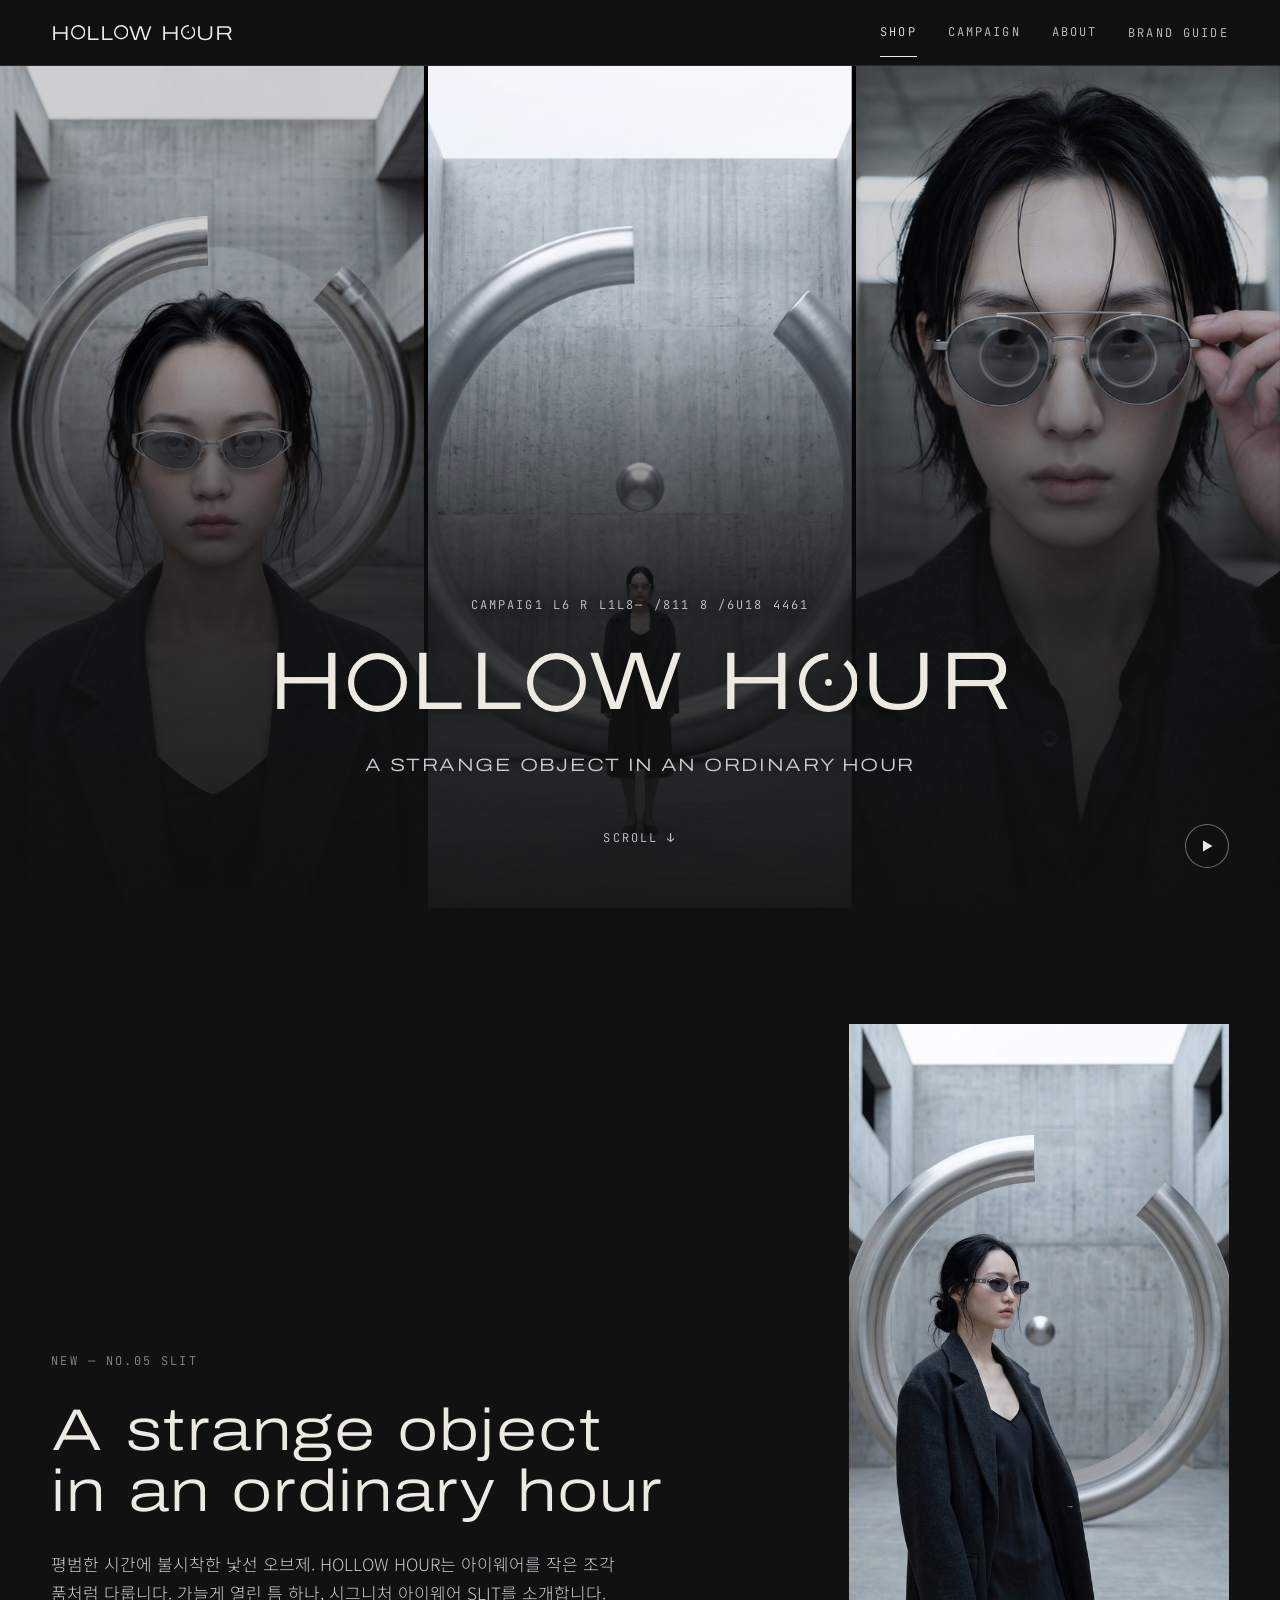
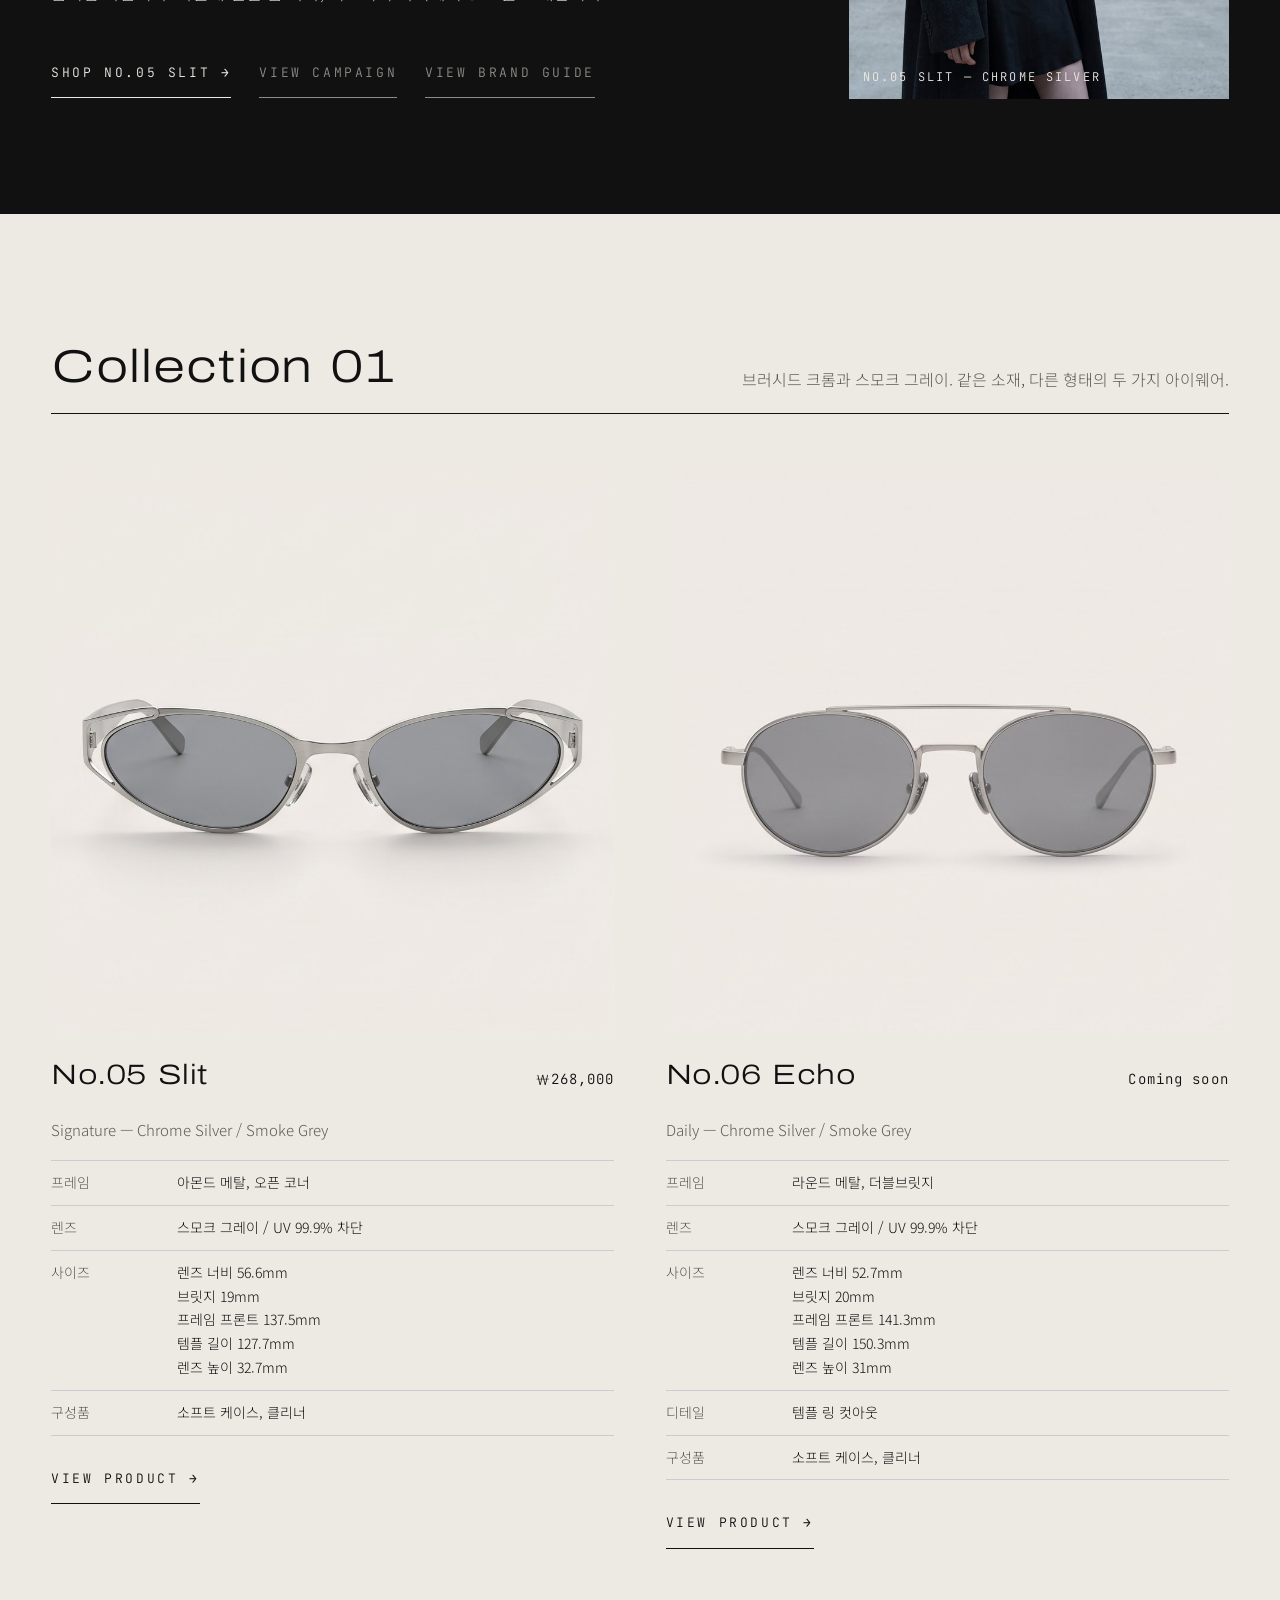
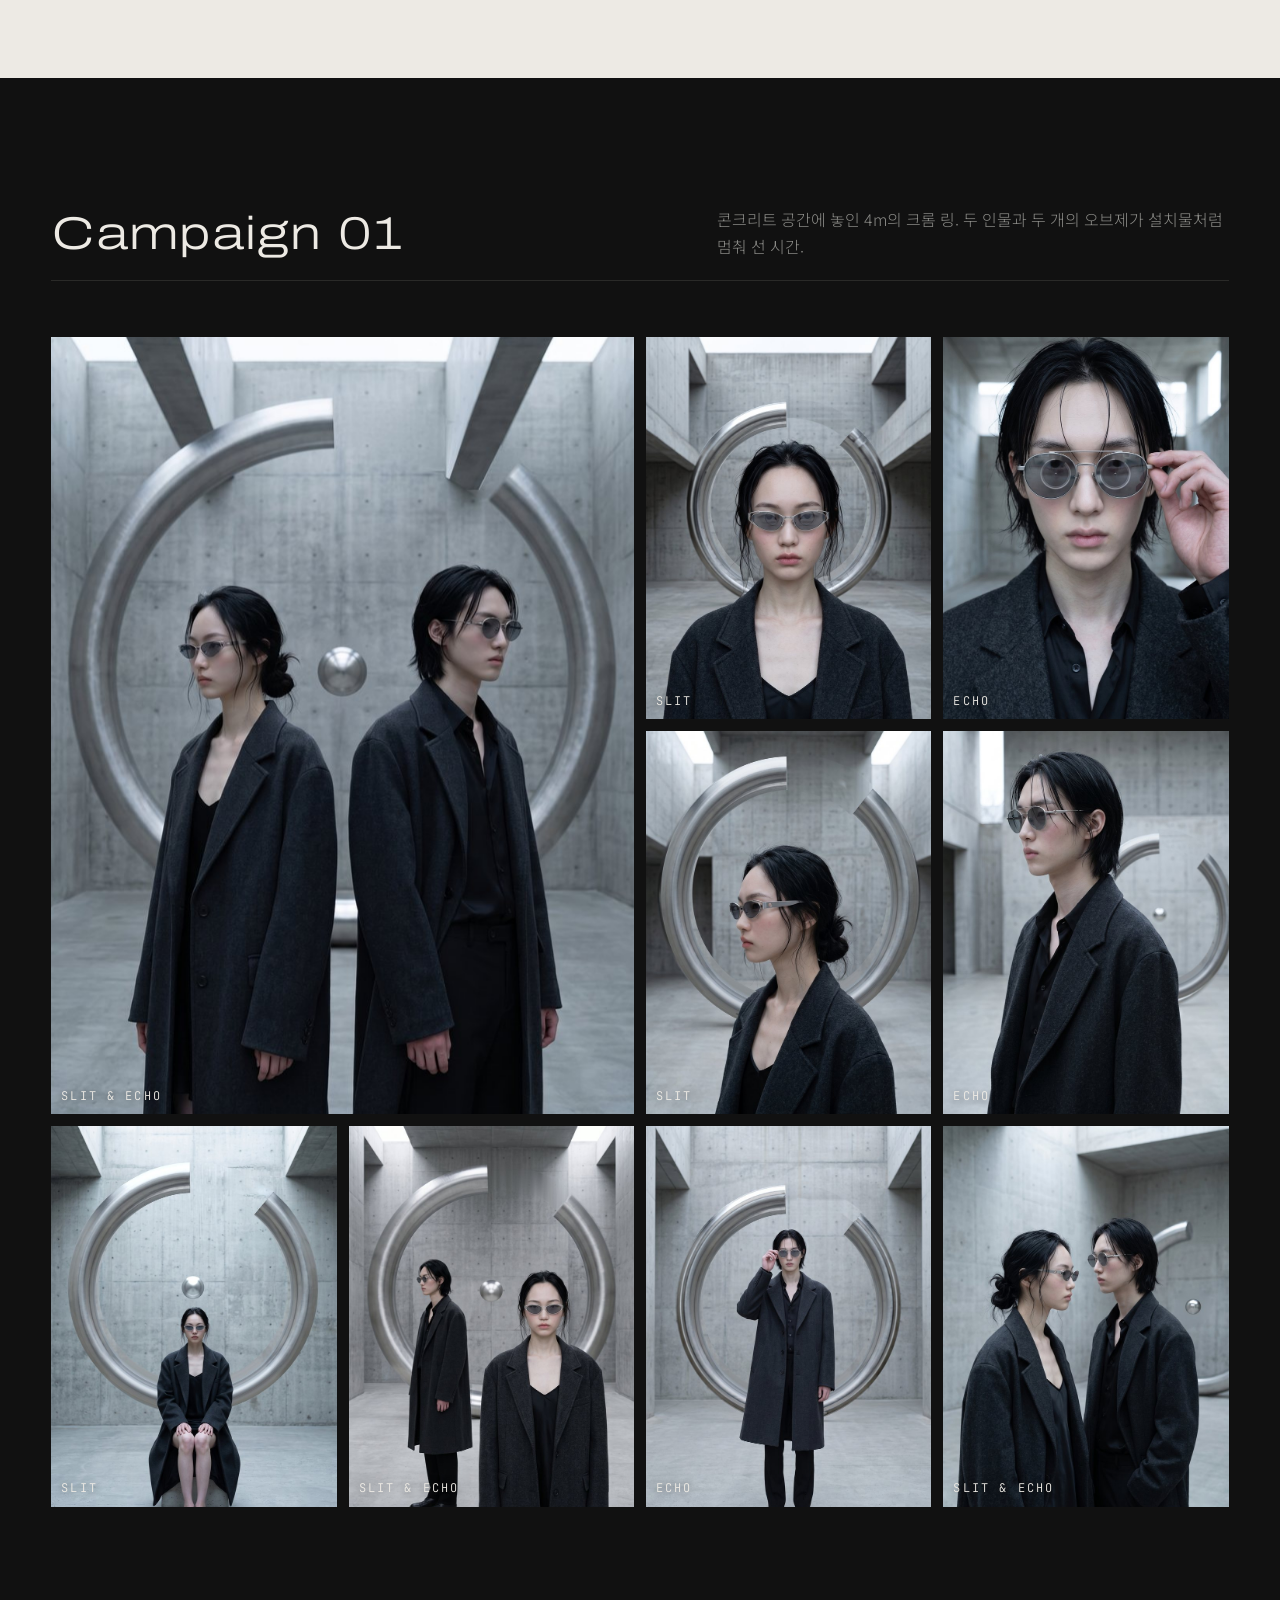
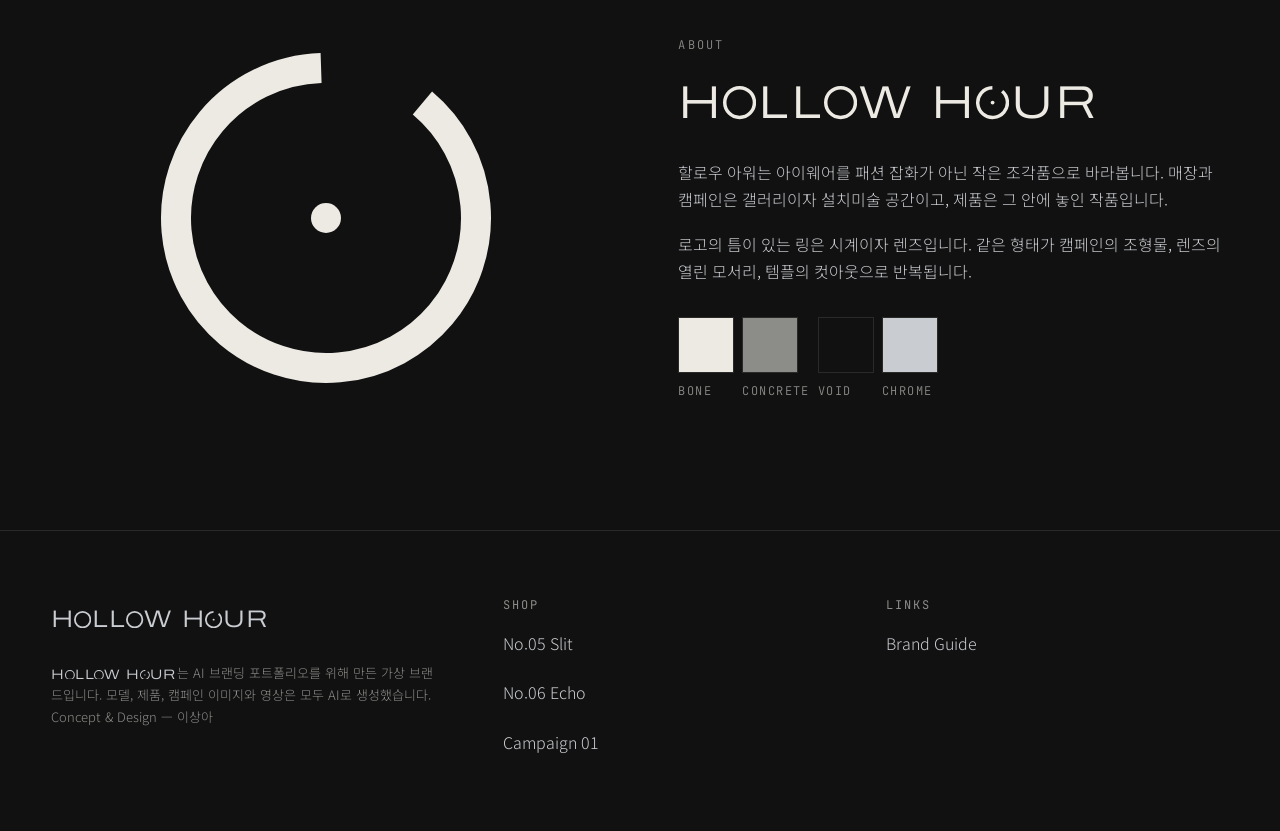
==== commit a0e5132f: "Add files via upload" ====
--- a/hollowhour/index.html
+++ b/hollowhour/index.html
@@ -345,7 +345,7 @@
       </div>
       <div class="products">
         <article class="product">
-          <div class="shot"><img src="img/p_fold.jpg" alt="NO.05 SLIT sunglasses, front view" loading="lazy"></div>
+          <div class="shot"><img src="img/p_front.jpg" alt="NO.05 SLIT sunglasses, front view with temples open" loading="lazy"></div>
           <div class="row">
             <h3 class="display">No.05 Slit</h3>
             <span class="price">₩270,000</span>
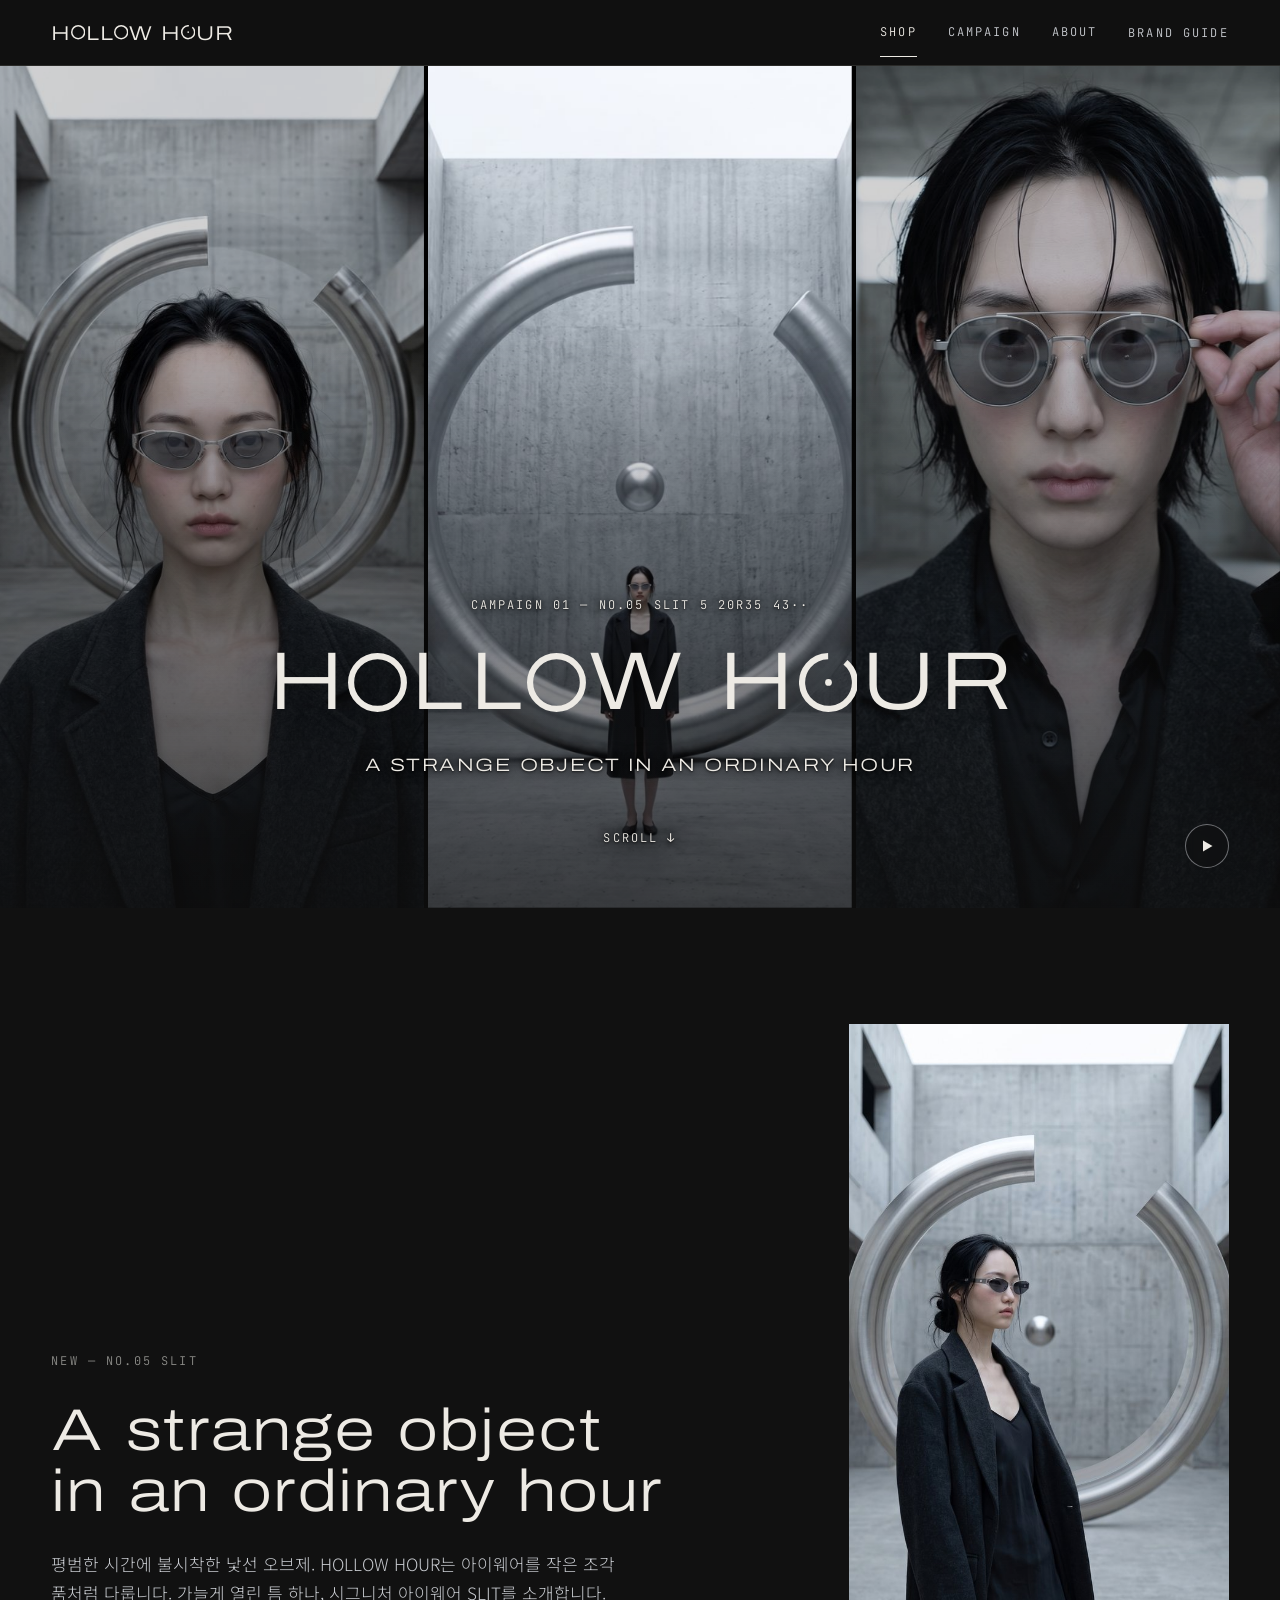
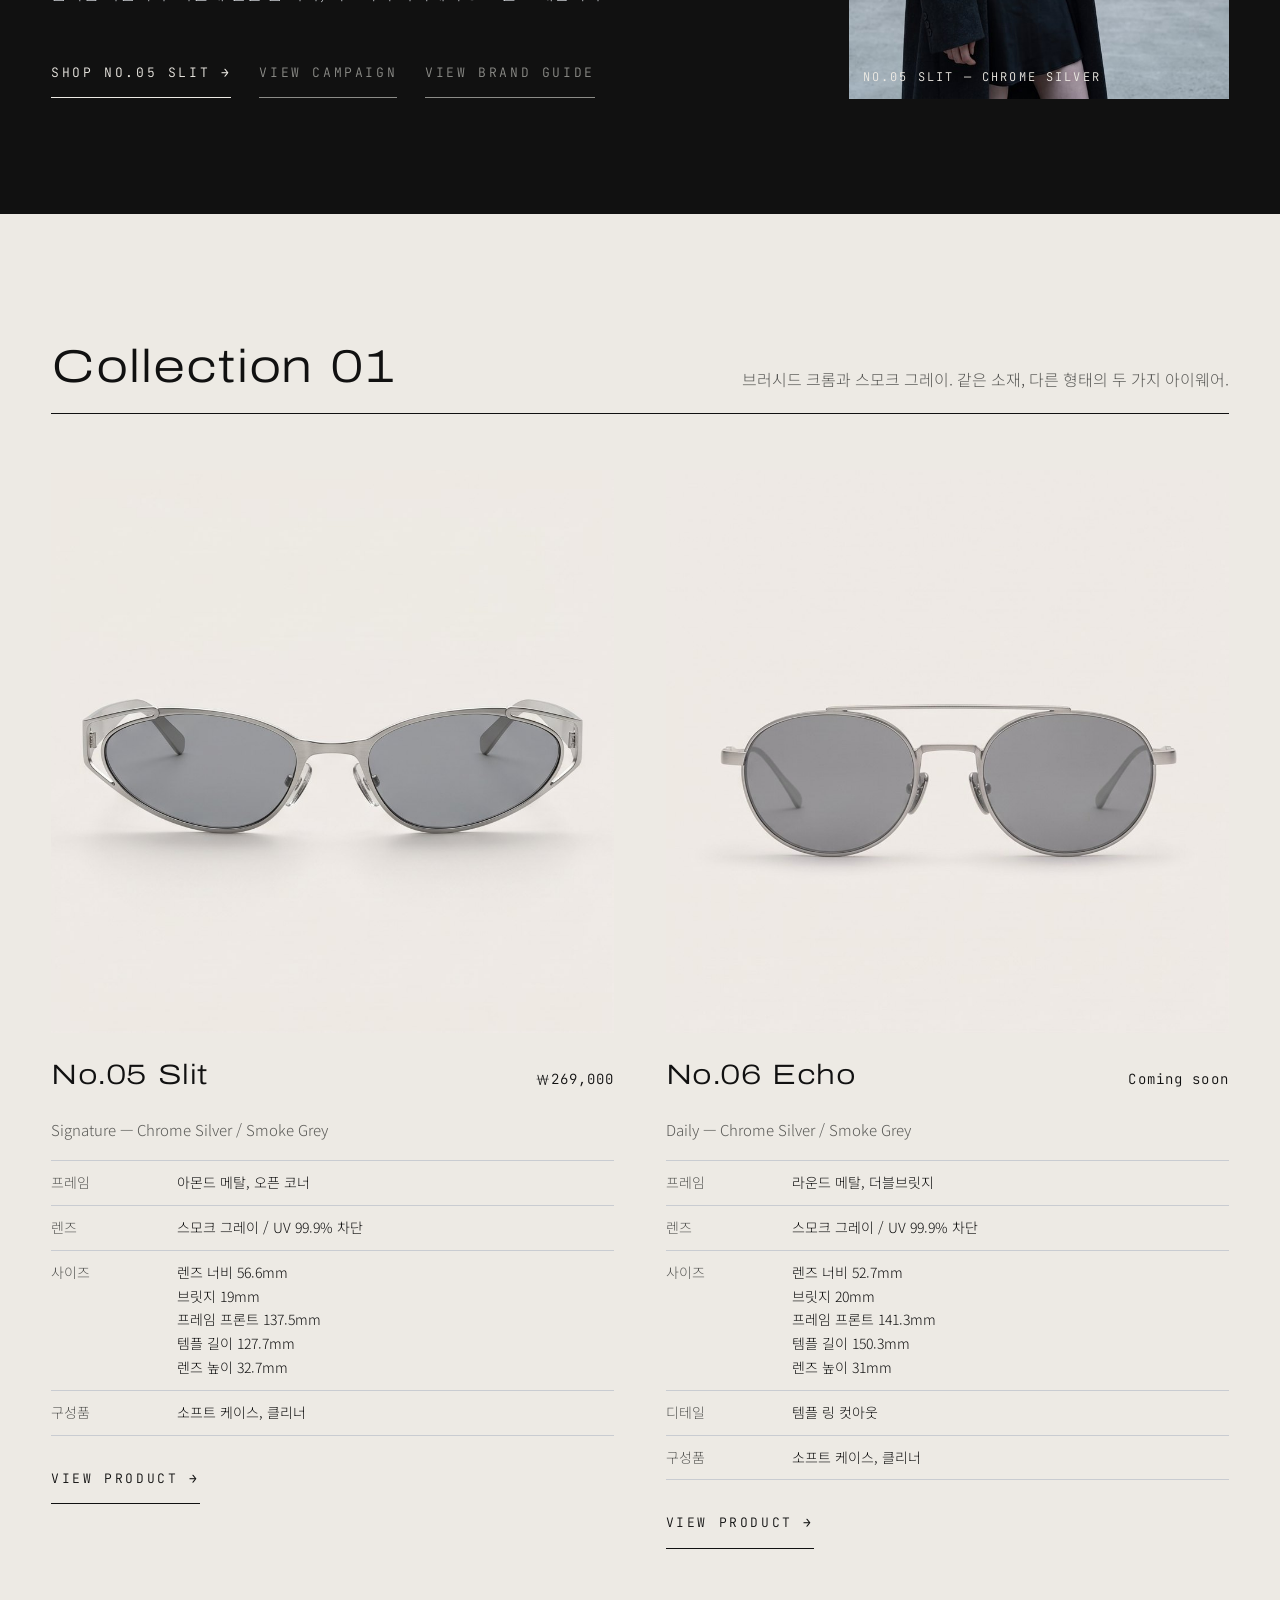
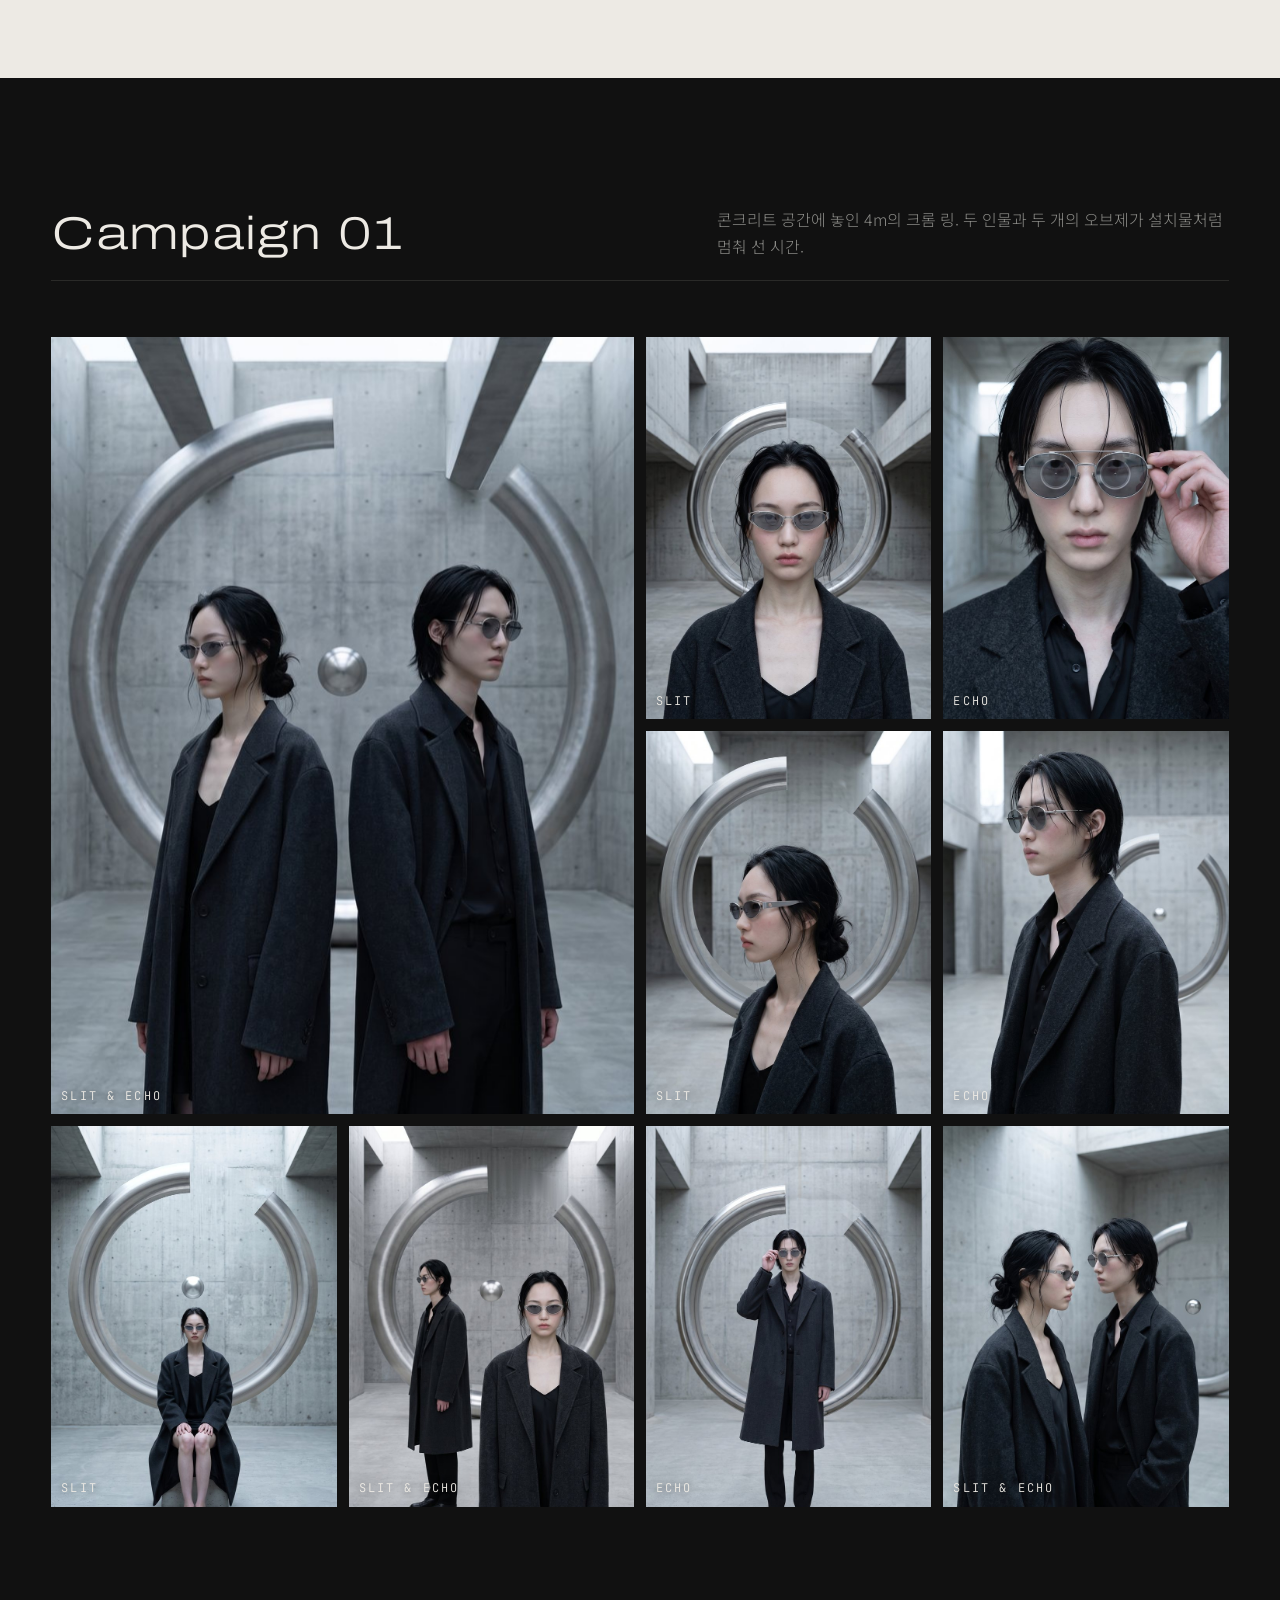
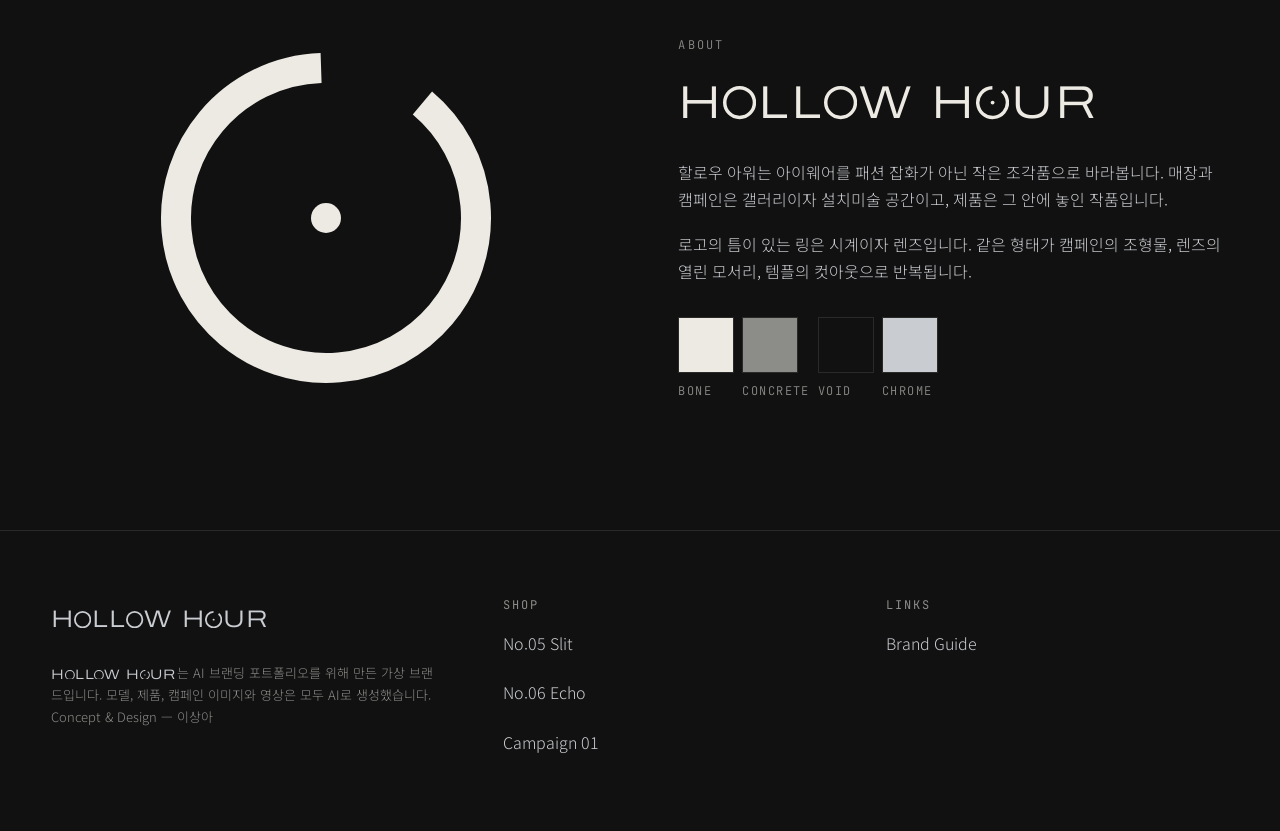
==== commit d8c0886a: "Add files via upload" ====
--- a/hollowhour/index.html
+++ b/hollowhour/index.html
@@ -62,11 +62,11 @@
 .mv-panels { position: absolute; inset: 0; display: grid; grid-template-columns: minmax(0, 1fr) minmax(0, 1fr) minmax(0, 1fr); gap: 4px; }
 .mv-panels img, .mv-panels video { width: 100%; height: 100%; object-fit: cover; max-width: none; }
 .mv-side { filter: grayscale(0.15) brightness(0.82); }
-.mv-overlay { position: absolute; inset: 0; display: flex; flex-direction: column; align-items: center; justify-content: flex-end; gap: 18px; padding: 0 var(--gutter) 48px; text-align: center; background: linear-gradient(to top, rgba(17,17,17,0.94) 0%, rgba(17,17,17,0.78) 36%, rgba(17,17,17,0) 70%); }
-.mv-eyebrow { margin: 0; color: var(--chrome); text-shadow: 0 1px 12px rgba(0,0,0,.55); }
-.mv-wm { font-size: clamp(34px, 6.4vw, 104px); color: var(--bone); }
-.mv-copy { margin: 0; font-family: var(--display); font-stretch: 125%; font-weight: 300; font-size: clamp(14px, 1.4vw, 20px); letter-spacing: 0.08em; text-transform: uppercase; color: var(--chrome); }
-.mv-scroll { margin-top: 18px; text-decoration: none; color: var(--chrome); padding: 12px 0; }
+.mv-overlay { position: absolute; inset: 0; display: flex; flex-direction: column; align-items: center; justify-content: flex-end; gap: 18px; padding: 0 var(--gutter) 48px; text-align: center; background: linear-gradient(to top, rgba(17,17,17,0.72) 0%, rgba(17,17,17,0.42) 30%, rgba(17,17,17,0.22) 50%, rgba(17,17,17,0) 68%); }
+.mv-eyebrow { margin: 0; color: var(--bone); text-shadow: 0 0 16px rgba(0,0,0,.9), 0 0 6px rgba(0,0,0,.75), 0 1px 2px rgba(0,0,0,.6); }
+.mv-wm { font-size: clamp(34px, 6.4vw, 104px); color: var(--bone); filter: drop-shadow(0 2px 18px rgba(0,0,0,.45)); }
+.mv-copy { margin: 0; font-family: var(--display); font-stretch: 125%; font-weight: 300; font-size: clamp(14px, 1.4vw, 20px); letter-spacing: 0.08em; text-transform: uppercase; color: var(--bone); text-shadow: 0 0 16px rgba(0,0,0,.9), 0 0 6px rgba(0,0,0,.75), 0 1px 2px rgba(0,0,0,.6); }
+.mv-scroll { margin-top: 18px; text-decoration: none; color: var(--bone); padding: 12px 0; text-shadow: 0 0 16px rgba(0,0,0,.9), 0 0 6px rgba(0,0,0,.75), 0 1px 2px rgba(0,0,0,.6); }
 .mv-scroll:hover { color: var(--bone); }
 .mv-toggle { position: absolute; right: var(--gutter); bottom: 40px; z-index: 2; display: inline-flex; align-items: center; justify-content: center; width: 44px; height: 44px; border: 1px solid rgba(201,204,209,.5); border-radius: 50%; background: rgba(17,17,17,.45); color: var(--bone); cursor: pointer; backdrop-filter: blur(4px); }
 .mv-toggle:hover { border-color: var(--bone); }
